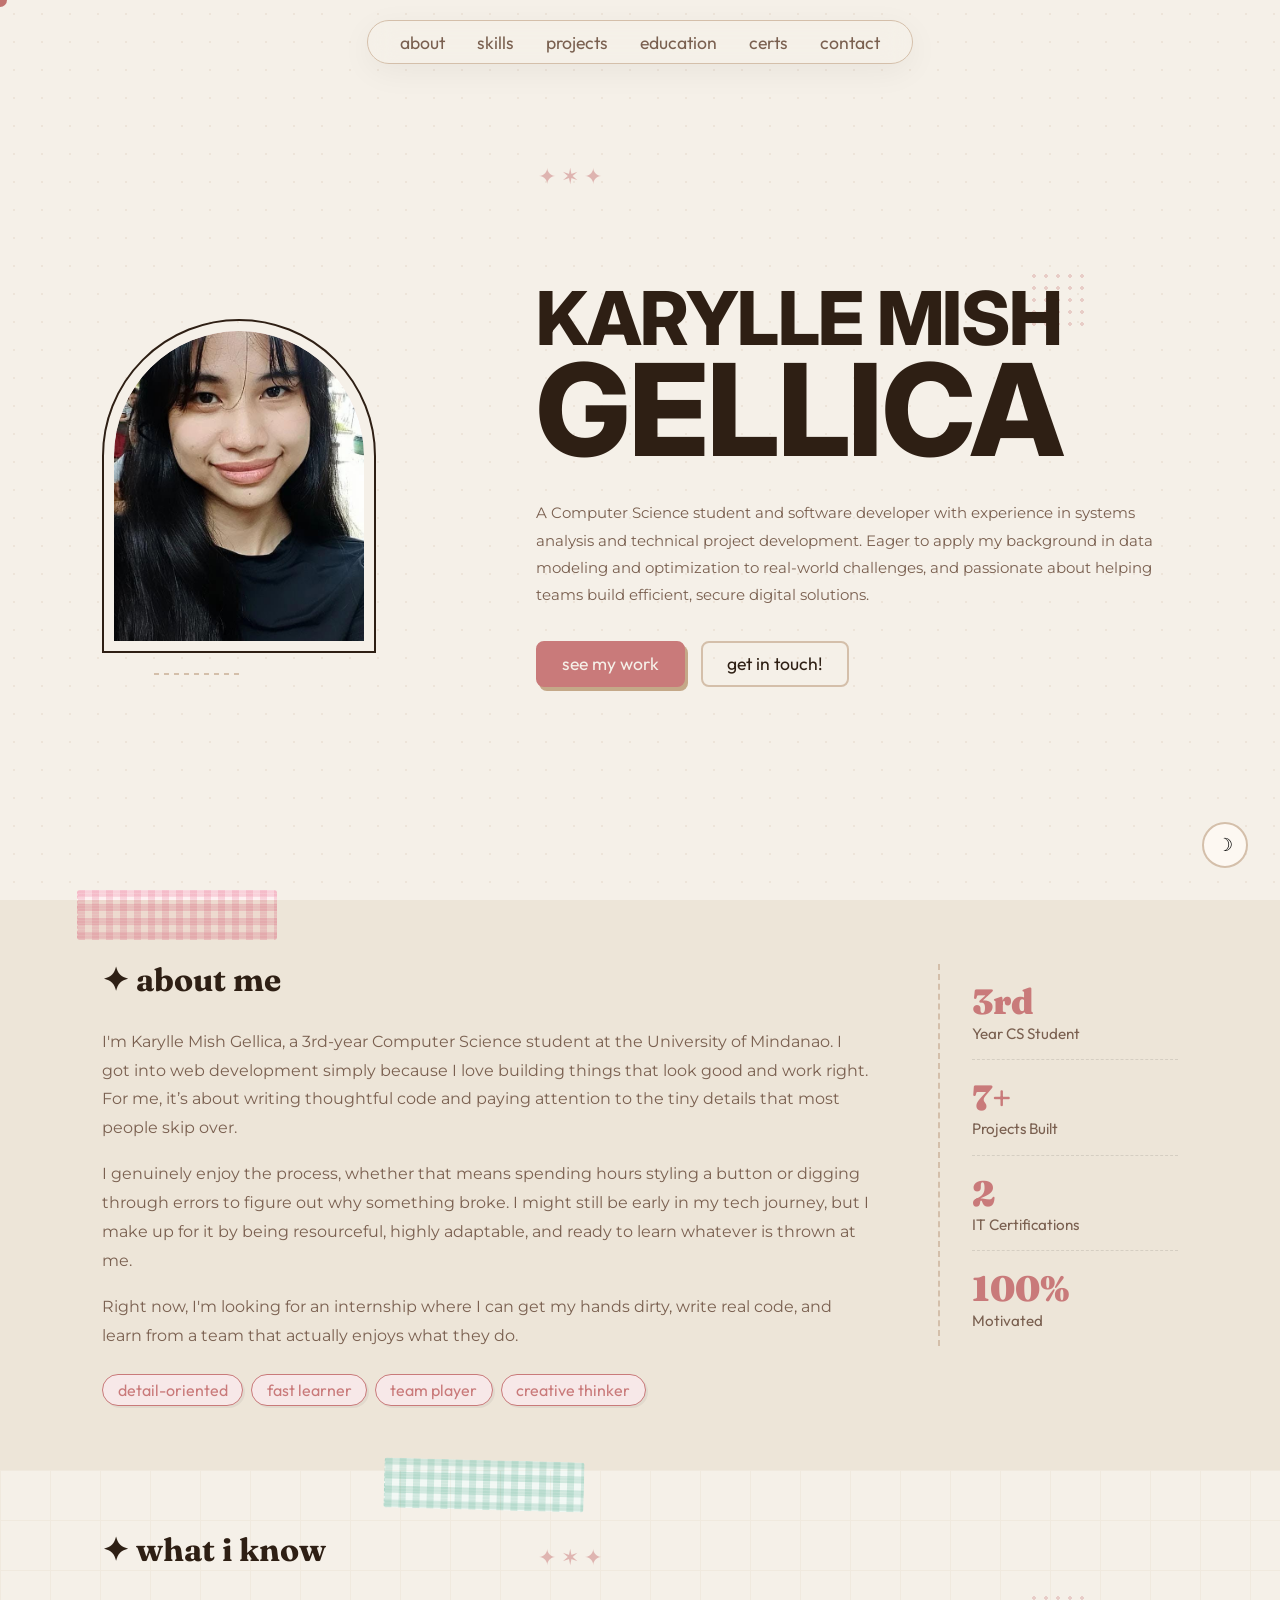
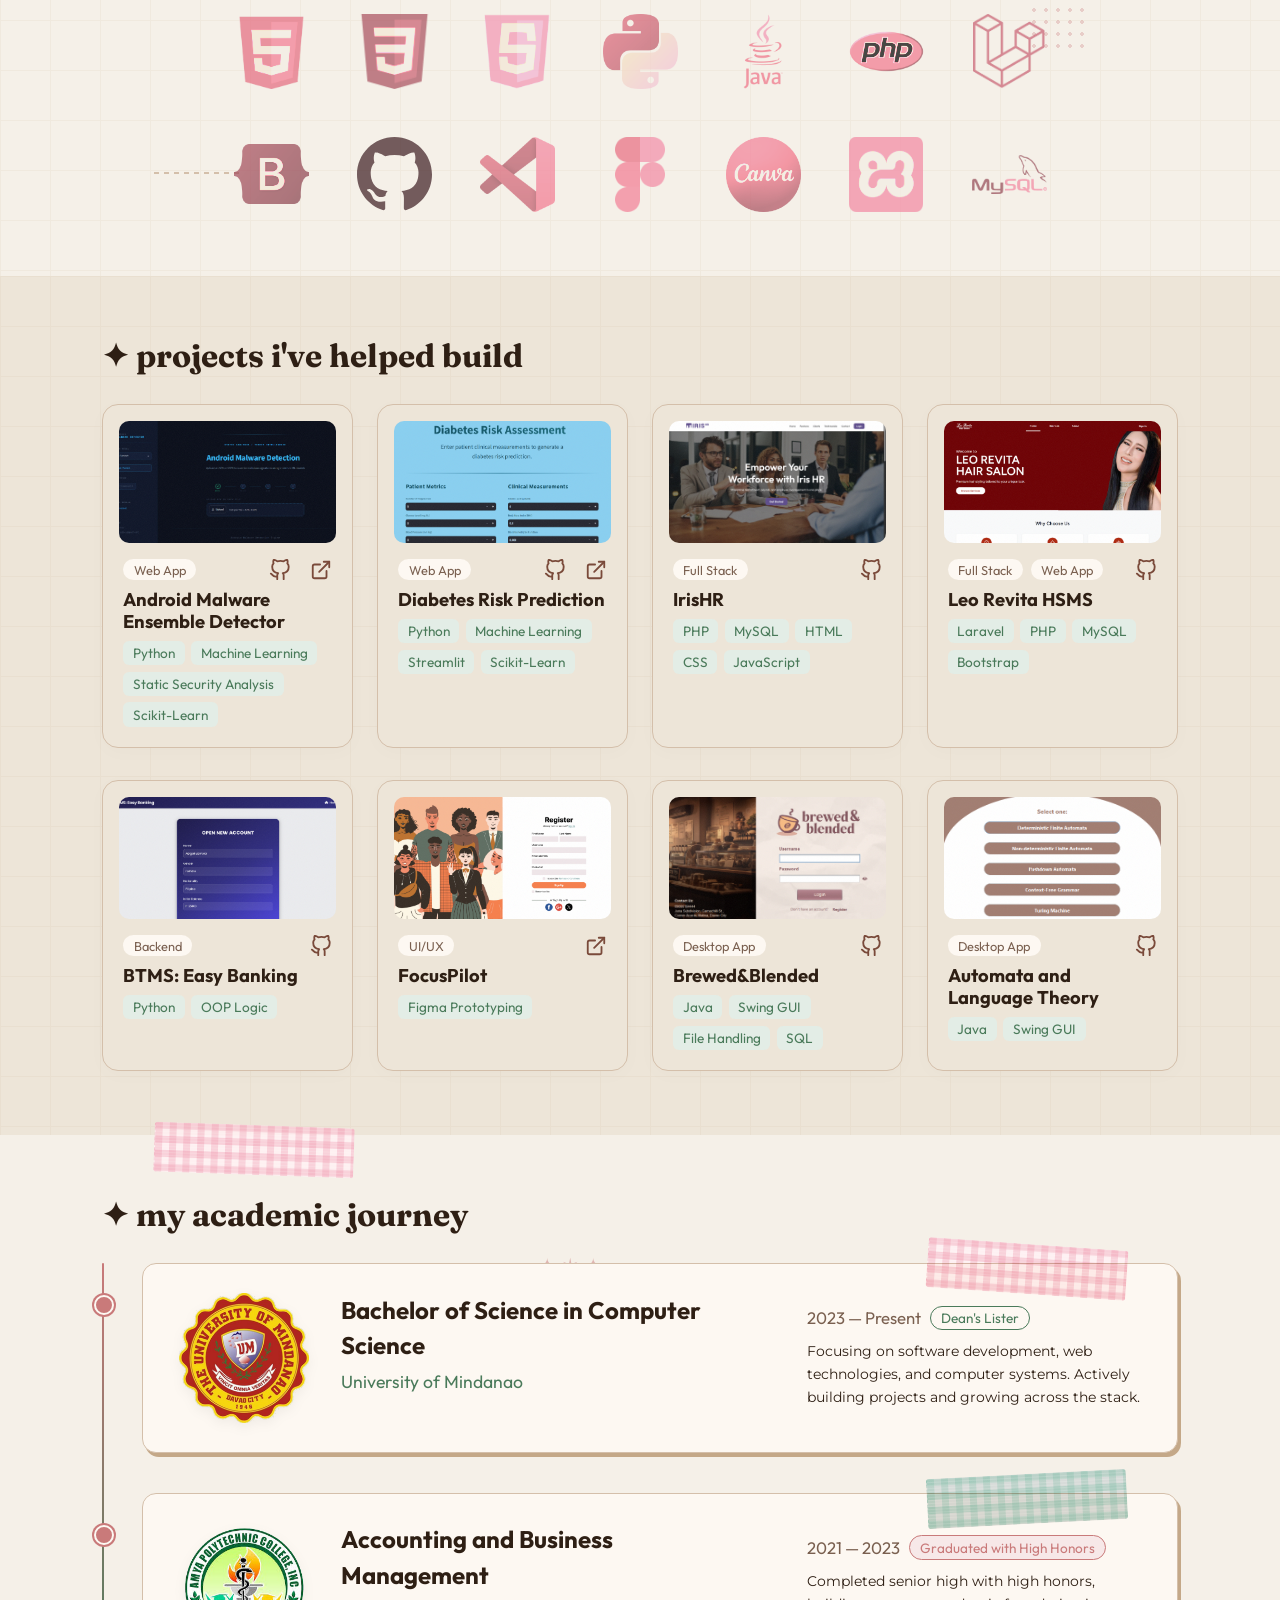
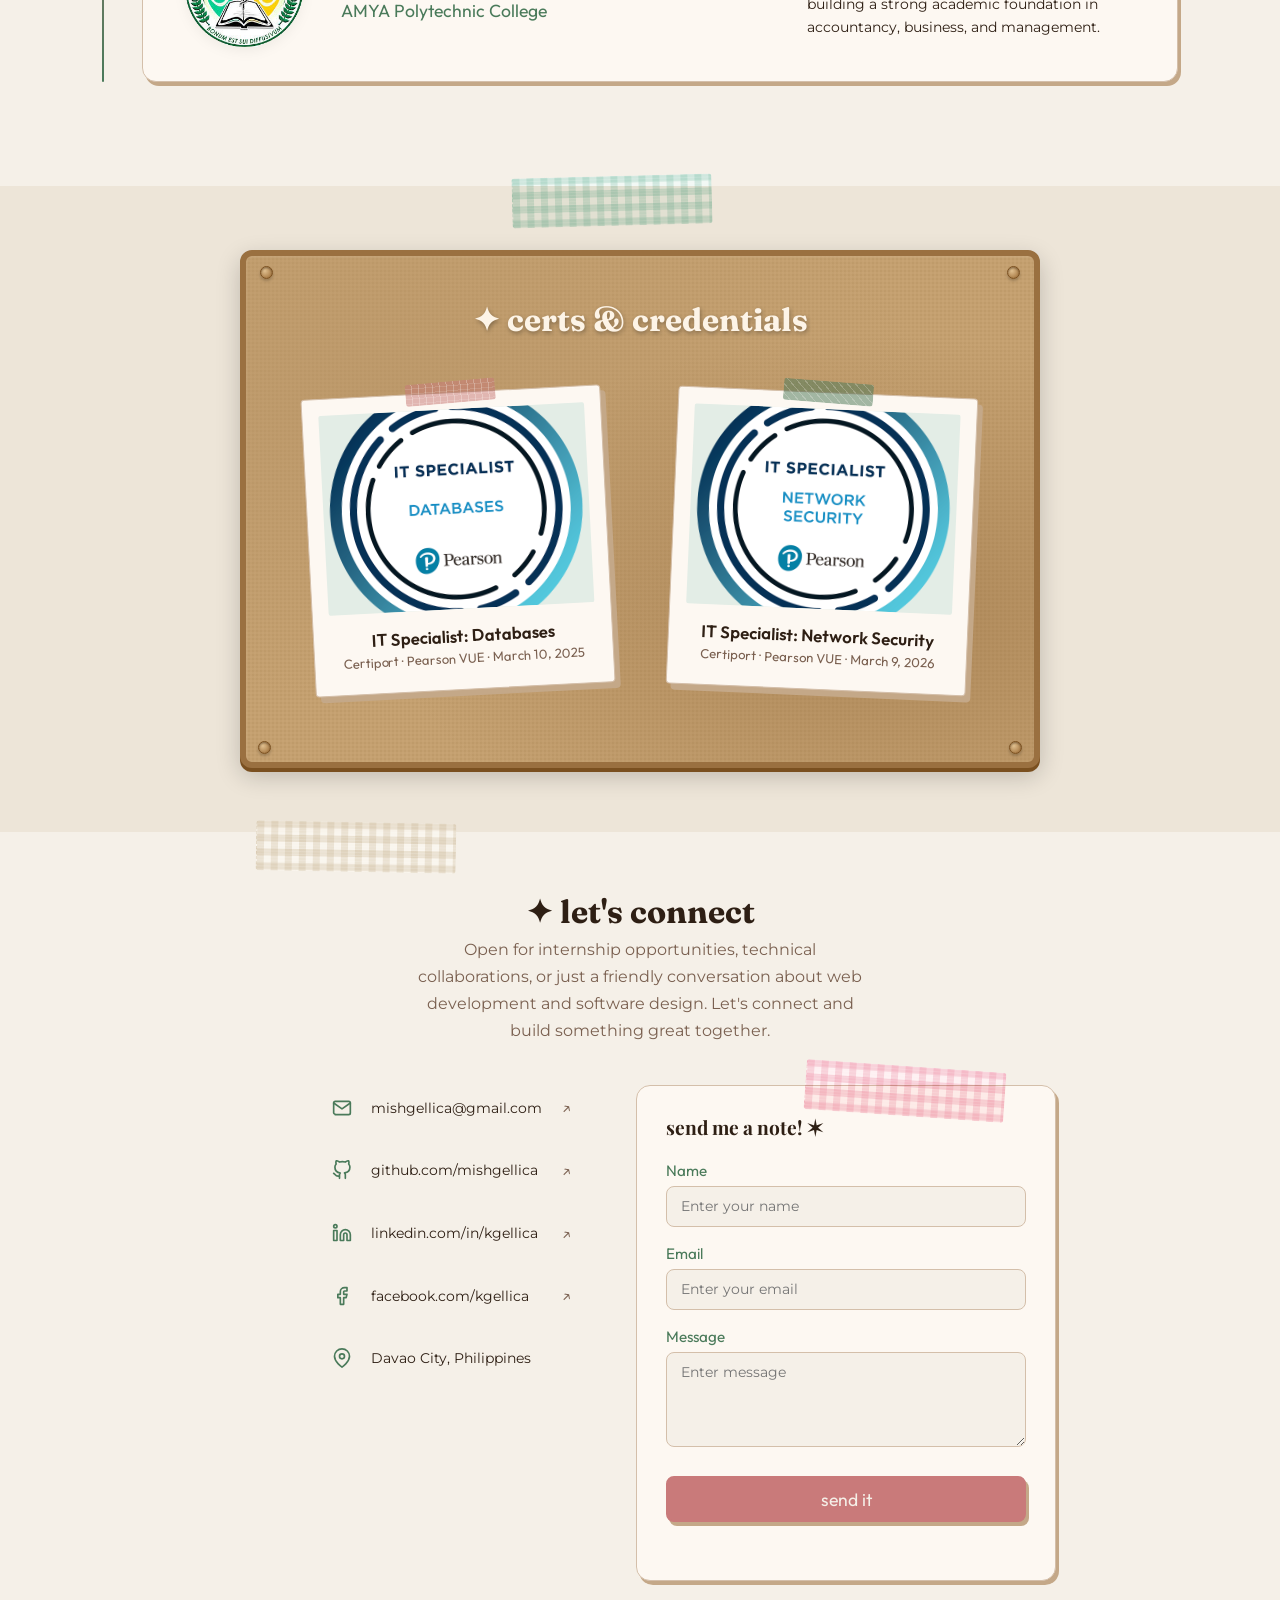
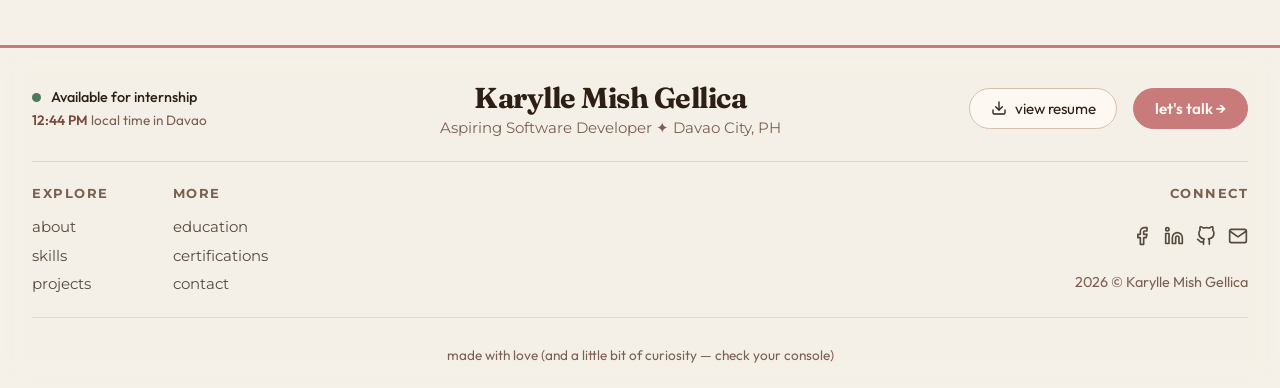
==== index.html @ fd5213b2 "made several changes with the footer" ====
<!DOCTYPE html>
<html lang="en" data-theme="light">
<head>
  <meta charset="UTF-8" />
  <meta name="viewport" content="width=device-width, initial-scale=1.0" />
  <title>Karylle Mish Gellica</title>
  <link rel="icon" type="image/jpeg" href="assets/apple.jpg">
  <link rel="preconnect" href="https://fonts.googleapis.com" />
  <link rel="preconnect" href="https://fonts.gstatic.com" crossorigin />
  <link href="https://fonts.googleapis.com/css2?family=Fraunces:opsz,wght@9..144,900&family=Inter:wght@900&family=Syne:wght@800&display=swap" rel="stylesheet">
  <link rel="stylesheet" href="css/style.css" />
</head>
<body>

  <!-- CURSOR -->
  <div class="cursor" id="cursor"></div>

  <!-- DARK MODE TOGGLE -->
  <button class="theme-toggle" id="themeToggle" aria-label="toggle dark mode">
    <span class="theme-icon">☽</span>
  </button>

  <!-- NAV -->
  <nav class="navbar">
    <ul class="nav-links">
      <li><a href="#about">about</a></li>
      <li><a href="#skills">skills</a></li>
      <li><a href="#projects">projects</a></li>
      <li><a href="#education">education</a></li>
      <li><a href="#certifications">certs</a></li>
      <li><a href="#contact">contact</a></li>
    </ul>
    <button class="hamburger" id="hamburger">&#9776;</button>
  </nav>
  <div class="mobile-nav" id="mobileNav">
    <button class="close-nav" id="closeNav">&#10005;</button>
    <ul>
      <li><a href="#about" class="mob-link">about</a></li>
      <li><a href="#skills" class="mob-link">skills</a></li>
      <li><a href="#projects" class="mob-link">projects</a></li>
      <li><a href="#education" class="mob-link">education</a></li>
      <li><a href="#certifications" class="mob-link">certs</a></li>
      <li><a href="#contact" class="mob-link">contact</a></li>
    </ul>
  </div>

  <!-- HERO -->
  <section class="hero" id="home">
    <div class="hero-doodle hero-doodle-line"></div>
    <div class="hero-doodle hero-doodle-dots"></div>
    <div class="hero-doodle hero-doodle-stars">✦ ✶ ✦</div>

    <div class="hero-inner">
      <div class="hero-photo-wrap">
        <div class="photo-frame">
            <img src="assets/mergrande.jpg" alt="Karylle Mish Gellica" />
        </div>
      </div>
      <div class="hero-text">
        <h1 class="hero-name">
          <span class="first-name">Karylle Mish</span>
          <span class="last-name">Gellica</span>
        </h1>
        <p class="hero-sub">A Computer Science student and software developer with experience in systems analysis and technical project development. 
          Eager to apply my background in data modeling and optimization to real-world challenges, and passionate about helping 
          teams build efficient, secure digital solutions.</p>
        <div class="hero-btns">
          <a href="#projects" class="btn btn-primary">see my work</a>
          <a href="#contact" class="btn btn-outline">get in touch!</a>
        </div>
      </div>
    </div>
  </section>

  <!-- ABOUT -->
  <section class="section about-section" id="about">
    <div class="tape-strip tape-1"></div>
    <div class="about-grid">
      <div class="about-text">
        <h2 class="section-title">✦ about me </h2>
        <p>I'm Karylle Mish Gellica, a 3rd-year Computer Science student at the University of Mindanao. I got into web development simply because I love building things that look good and work right. For me, it’s about writing thoughtful code and paying attention to the tiny details that most people skip over.</p>
        <p>I genuinely enjoy the process, whether that means spending hours styling a button or digging through errors to figure out why something broke. I might still be early in my tech journey, but I make up for it by being resourceful, highly adaptable, and ready to learn whatever is thrown at me.</p>
        <p>Right now, I'm looking for an internship where I can get my hands dirty, write real code, and learn from a team that actually enjoys what they do.</p>
        <div class="about-pills">
          <span class="pill">detail-oriented</span>
          <span class="pill">fast learner</span>
          <span class="pill">team player</span>
          <span class="pill">creative thinker</span>
        </div>
      </div>
      
      <div class="about-stats-list">
        <div class="stat-item">
          <span class="stat-num">3rd</span>
          <span class="stat-label">Year CS Student</span>
        </div>
        <div class="stat-item">
          <span class="stat-num">7+</span>
          <span class="stat-label">Projects Built</span>
        </div>
        <div class="stat-item">
          <span class="stat-num">2</span>
          <span class="stat-label">IT Certifications</span>
        </div>
        <div class="stat-item">
          <span class="stat-num">100%</span>
          <span class="stat-label">Motivated</span>
        </div>
      </div>
    </div>
  </section>

<!-- SKILLS -->
  <section class="section skills-section grid-paper-bg" id="skills">
    <div class="tape-strip tape-2"></div>
    <h2 class="section-title">✦ what i know</h2>

    <div class="skills-grid-display">
      <div class="hero-doodle hero-doodle-line"></div>
      <div class="hero-doodle hero-doodle-dots"></div>
      <div class="hero-doodle hero-doodle-stars">✦ ✶ ✦</div>
      <div class="skill-item-square" title="HTML5">
        <div class="logo-wrapper">
          <img src="assets/html5.png" alt="HTML5 Logo" class="tech-logo" loading="lazy">
        </div>
      </div>

      <div class="skill-item-square" title="CSS3">
        <div class="logo-wrapper">
          <img src="assets/css3.png" alt="CSS3 Logo" class="tech-logo" loading="lazy">
        </div>
      </div>

      <div class="skill-item-square" title="JavaScript">
        <div class="logo-wrapper">
          <img src="assets/javascript.png" alt="JavaScript Logo" class="tech-logo" loading="lazy">
        </div>
      </div>

      <div class="skill-item-square" title="Python">
        <div class="logo-wrapper">
          <img src="assets/python.webp" alt="Python Logo" class="tech-logo" loading="lazy">
        </div>
      </div>

      <div class="skill-item-square" title="Java">
        <div class="logo-wrapper">
          <img src="assets/java.png" alt="Java Logo" class="tech-logo" loading="lazy">
        </div>
      </div>

      <div class="skill-item-square" title="PHP">
        <div class="logo-wrapper">
          <img src="assets/php.png" alt="PHP Logo" class="tech-logo" loading="lazy">
        </div>
      </div>

      <div class="skill-item-square" title="Laravel">
        <div class="logo-wrapper">
          <img src="assets/laravel.png" alt="Laravel Logo" class="tech-logo" loading="lazy">
        </div>
      </div>

      <div class="skill-item-square" title="Bootstrap">
        <div class="logo-wrapper">
          <img src="assets/bootstrap.png" alt="Bootstrap Logo" class="tech-logo" loading="lazy">
        </div>
      </div>

      <div class="skill-item-square" title="GitHub">
        <div class="logo-wrapper">
          <img src="assets/github.svg" alt="GitHub Logo" class="tech-logo" loading="lazy">
        </div>
      </div>

      <div class="skill-item-square" title="VS Code">
        <div class="logo-wrapper">
          <img src="assets/vscode.png" alt="VS Code Logo" class="tech-logo" loading="lazy">
        </div>
      </div>

      <div class="skill-item-square" title="Figma">
        <div class="logo-wrapper">
          <img src="assets/figma.png" alt="Figma Logo" class="tech-logo" loading="lazy">
        </div>
      </div>

      <div class="skill-item-square" title="Canva">
        <div class="logo-wrapper">
          <img src="assets/canva.png" alt="Canva Logo" class="tech-logo" loading="lazy">
        </div>
      </div>
      
      <div class="skill-item-square" title="XAMPP">
        <div class="logo-wrapper">
          <img src="assets/xampp.png" alt="XAMPP Logo" class="tech-logo" loading="lazy">
        </div>
      </div>

      <div class="skill-item-square" title="MySQL">
        <div class="logo-wrapper">
          <img src="assets/mysql.png" alt="MySQL Logo" class="tech-logo" loading="lazy">
        </div>
      </div>
    </div>
  </section>

  <section class="section projects-section grid-paper-bg" id="projects">
    <h2 class="section-title">✦ projects i've helped build</h2>
    <div class="hero-doodle hero-doodle-line"></div>
    <div class="hero-doodle hero-doodle-dots"></div>
    <div class="hero-doodle hero-doodle-stars">✦ ✶ ✦</div>
  
    <div class="projects-grid">
      <div class="project-card scrapbook-card">
        <a href="projects/android-malware.html" class="card-link-overlay" aria-label="View Android Malware project details"></a>
        <div class="project-img-wrap">
          <img src="assets/android.png" alt="Android Malware Ensemble Detector Preview" />
        </div>
        <div class="project-info">
          <div class="project-meta-row">
            <div class="project-badges">
              <span class="badge">Web App</span>
            </div>
            <div class="project-links">
              <a href="https://github.com/mishgellica/android-malware-detection" target="_blank" title="View Source on GitHub" class="link-icon">
                <svg viewBox="0 0 24 24" width="22" height="22" stroke="currentColor" stroke-width="2" fill="none" stroke-linecap="round" stroke-linejoin="round"><path d="M9 19c-5 1.5-5-2.5-7-3m14 6v-3.87a3.37 3.37 0 0 0-.94-2.61c3.14-.35 6.44-1.54 6.44-7A5.44 5.44 0 0 0 20 4.77 5.07 5.07 0 0 0 19.91 1S18.73.65 16 2.48a13.38 13.38 0 0 0-7 0C6.27.65 5.09 1 5.09 1A5.07 5.07 0 0 0 5 4.77a5.44 5.44 0 0 0-1.5 3.78c0 5.42 3.3 6.61 6.44 7A3.37 3.37 0 0 0 9 18.13V22"></path></svg>
              </a>
              <a href="https://finalcs20-nndwrqvt6tv7jgsh75bebc.streamlit.app/" target="_blank" title="View Live Demo" class="link-icon">
                <svg viewBox="0 0 24 24" width="22" height="22" stroke="currentColor" stroke-width="2" fill="none" stroke-linecap="round" stroke-linejoin="round"><path d="M18 13v6a2 2 0 0 1-2 2H5a2 2 0 0 1-2-2V8a2 2 0 0 1 2-2h6"></path><polyline points="15 3 21 3 21 9"></polyline><line x1="10" y1="14" x2="21" y2="3"></line></svg>
              </a>
            </div>
          </div>
          <h3 class="project-title">Android Malware Ensemble Detector</h3>
          <div class="project-stack">
            <span class="stack-tag">Python</span>
            <span class="stack-tag">Machine Learning</span>
            <span class="stack-tag">Static Security Analysis</span>
            <span class="stack-tag">Scikit-Learn</span>
          </div>
        </div>
      </div>

      <div class="project-card scrapbook-card">
        <a href="projects/diabetes-prediction.html" class="card-link-overlay" aria-label="View Diabetes Risk project details"></a>
        <div class="project-img-wrap">
          <img src="assets/diabetes.png" alt="Diabetes Prediction System Preview" />
        </div>
        <div class="project-info">
          <div class="project-meta-row">
            <div class="project-badges">
              <span class="badge">Web App</span>
            </div>
            <div class="project-links">
              <a href="https://github.com/mishgellica/diabetes-risk-prediction" target="_blank" title="View Source on GitHub" class="link-icon">
                <svg viewBox="0 0 24 24" width="22" height="22" stroke="currentColor" stroke-width="2" fill="none" stroke-linecap="round" stroke-linejoin="round"><path d="M9 19c-5 1.5-5-2.5-7-3m14 6v-3.87a3.37 3.37 0 0 0-.94-2.61c3.14-.35 6.44-1.54 6.44-7A5.44 5.44 0 0 0 20 4.77 5.07 5.07 0 0 0 19.91 1S18.73.65 16 2.48a13.38 13.38 0 0 0-7 0C6.27.65 5.09 1 5.09 1A5.07 5.07 0 0 0 5 4.77a5.44 5.44 0 0 0-1.5 3.78c0 5.42 3.3 6.61 6.44 7A3.37 3.37 0 0 0 9 18.13V22"></path></svg>
              </a>
              <a href="https://diabetes-prediction-system-hniy8uqkncvztrdre5xrcj.streamlit.app/" target="_blank" title="View Live Demo" class="link-icon">
                <svg viewBox="0 0 24 24" width="22" height="22" stroke="currentColor" stroke-width="2" fill="none" stroke-linecap="round" stroke-linejoin="round"><path d="M18 13v6a2 2 0 0 1-2 2H5a2 2 0 0 1-2-2V8a2 2 0 0 1 2-2h6"></path><polyline points="15 3 21 3 21 9"></polyline><line x1="10" y1="14" x2="21" y2="3"></line></svg>
              </a>
            </div>
          </div>
          <h3 class="project-title">Diabetes Risk Prediction</h3>
          <div class="project-stack">
            <span class="stack-tag">Python</span>
            <span class="stack-tag">Machine Learning</span>
            <span class="stack-tag">Streamlit</span>
            <span class="stack-tag">Scikit-Learn</span>
          </div>
        </div>
      </div>

      <div class="project-card scrapbook-card">
        <a href="projects/irishr.html" class="card-link-overlay" aria-label="View IrisHR project details"></a>
        <div class="project-img-wrap">
          <img src="assets/irishr.png" alt="IrisHR Preview" />
        </div>
        <div class="project-info">
          <div class="project-meta-row">
            <div class="project-badges">
              <span class="badge">Full Stack</span>
            </div>
            <div class="project-links">
              <a href="https://github.com/mishgellica/irishr-ms" target="_blank" title="View Source on GitHub" class="link-icon">
                <svg viewBox="0 0 24 24" width="22" height="22" stroke="currentColor" stroke-width="2" fill="none" stroke-linecap="round" stroke-linejoin="round"><path d="M9 19c-5 1.5-5-2.5-7-3m14 6v-3.87a3.37 3.37 0 0 0-.94-2.61c3.14-.35 6.44-1.54 6.44-7A5.44 5.44 0 0 0 20 4.77 5.07 5.07 0 0 0 19.91 1S18.73.65 16 2.48a13.38 13.38 0 0 0-7 0C6.27.65 5.09 1 5.09 1A5.07 5.07 0 0 0 5 4.77a5.44 5.44 0 0 0-1.5 3.78c0 5.42 3.3 6.61 6.44 7A3.37 3.37 0 0 0 9 18.13V22"></path></svg>
              </a>
            </div>
          </div>
          <h3 class="project-title">IrisHR</h3>
          <div class="project-stack">
            <span class="stack-tag">PHP</span>
            <span class="stack-tag">MySQL</span>
            <span class="stack-tag">HTML</span>
            <span class="stack-tag">CSS</span>
            <span class="stack-tag">JavaScript</span>
          </div>
        </div>
      </div>

      <div class="project-card scrapbook-card">
        <a href="projects/leo-revita.html" class="card-link-overlay" aria-label="View Leo Revita project details"></a>
        <div class="project-img-wrap">
          <img src="assets/leorevita.png" alt="Leo Revita Hair Salon System Preview" />
        </div>
        <div class="project-info">
          <div class="project-meta-row">
            <div class="project-badges">
              <span class="badge">Full Stack</span>
              <span class="badge">Web App</span>
            </div>
            <div class="project-links">
              <a href="https://github.com/mishgellica/hair-salon-management-system" target="_blank" title="View Source on GitHub" class="link-icon">
                <svg viewBox="0 0 24 24" width="22" height="22" stroke="currentColor" stroke-width="2" fill="none" stroke-linecap="round" stroke-linejoin="round"><path d="M9 19c-5 1.5-5-2.5-7-3m14 6v-3.87a3.37 3.37 0 0 0-.94-2.61c3.14-.35 6.44-1.54 6.44-7A5.44 5.44 0 0 0 20 4.77 5.07 5.07 0 0 0 19.91 1S18.73.65 16 2.48a13.38 13.38 0 0 0-7 0C6.27.65 5.09 1 5.09 1A5.07 5.07 0 0 0 5 4.77a5.44 5.44 0 0 0-1.5 3.78c0 5.42 3.3 6.61 6.44 7A3.37 3.37 0 0 0 9 18.13V22"></path></svg>
              </a>
            </div>
          </div>
          <h3 class="project-title">Leo Revita HSMS</h3>
          <div class="project-stack">
            <span class="stack-tag">Laravel</span>
            <span class="stack-tag">PHP</span>
            <span class="stack-tag">MySQL</span>
            <span class="stack-tag">Bootstrap</span>
          </div>
        </div>
      </div>

      <div class="project-card scrapbook-card">
        <a href="projects/btms.html" class="card-link-overlay" aria-label="View BTMS project details"></a>
        <div class="project-img-wrap">
          <img src="assets/btms.png" alt="BTMS Terminal Preview"/>
        </div>
        <div class="project-info">
          <div class="project-meta-row">
            <div class="project-badges">
              <span class="badge">Backend</span>
            </div>
            <div class="project-links">
              <a href="https://github.com/mishgellica/btms/tree/main" target="_blank" title="View Source on GitHub" class="link-icon">
                <svg viewBox="0 0 24 24" width="22" height="22" stroke="currentColor" stroke-width="2" fill="none" stroke-linecap="round" stroke-linejoin="round"><path d="M9 19c-5 1.5-5-2.5-7-3m14 6v-3.87a3.37 3.37 0 0 0-.94-2.61c3.14-.35 6.44-1.54 6.44-7A5.44 5.44 0 0 0 20 4.77 5.07 5.07 0 0 0 19.91 1S18.73.65 16 2.48a13.38 13.38 0 0 0-7 0C6.27.65 5.09 1 5.09 1A5.07 5.07 0 0 0 5 4.77a5.44 5.44 0 0 0-1.5 3.78c0 5.42 3.3 6.61 6.44 7A3.37 3.37 0 0 0 9 18.13V22"></path></svg>
              </a>
            </div>
          </div>
          <h3 class="project-title">BTMS: Easy Banking</h3>
          <div class="project-stack">
            <span class="stack-tag">Python</span>
            <span class="stack-tag">OOP Logic</span>
          </div>
        </div>
      </div>

      <div class="project-card scrapbook-card">
        <a href="projects/focuspilot.html" class="card-link-overlay" aria-label="View FocusPilot project details"></a>
        <div class="project-img-wrap">
          <img src="assets/adhd.png" alt="FocusPilot Interactive UI Blueprint"/>
        </div>
        <div class="project-info">
          <div class="project-meta-row">
            <div class="project-badges">
              <span class="badge">UI/UX</span>
            </div>
            <div class="project-links">
              <a href="https://www.figma.com/proto/BzNT4HRWDLqoENNklEXI2k/ADHD-Task-Management-Software?node-id=0-1&t=QvweddYaq2VXMSTR-1" target="_blank" title="Live Prototype on Figma" class="link-icon">
                <svg viewBox="0 0 24 24" width="22" height="22" stroke="currentColor" stroke-width="2" fill="none" stroke-linecap="round" stroke-linejoin="round"><path d="M18 13v6a2 2 0 0 1-2 2H5a2 2 0 0 1-2-2V8a2 2 0 0 1 2-2h6"></path><polyline points="15 3 21 3 21 9"></polyline><line x1="10" y1="14" x2="21" y2="3"></line></svg>
              </a>
            </div>
          </div>
          <h3 class="project-title">FocusPilot</h3>
          <div class="project-stack">
            <span class="stack-tag">Figma Prototyping</span>
          </div>
        </div>
      </div>

      <div class="project-card scrapbook-card">
        <a href="projects/brewed-blended.html" class="card-link-overlay" aria-label="View Brewed & Blended project details"></a>
        <div class="project-img-wrap">
          <img src="assets/brewedandblended.png" alt="Brewed&Blended App Preview"/>
        </div>
        <div class="project-info">
          <div class="project-meta-row">
            <div class="project-badges">
              <span class="badge">Desktop App</span>
            </div>
            <div class="project-links">
              <a href="https://github.com/mishgellica/brewed-and-blended" target="_blank" title="View Source on GitHub" class="link-icon">
                <svg viewBox="0 0 24 24" width="22" height="22" stroke="currentColor" stroke-width="2" fill="none" stroke-linecap="round" stroke-linejoin="round"><path d="M9 19c-5 1.5-5-2.5-7-3m14 6v-3.87a3.37 3.37 0 0 0-.94-2.61c3.14-.35 6.44-1.54 6.44-7A5.44 5.44 0 0 0 20 4.77 5.07 5.07 0 0 0 19.91 1S18.73.65 16 2.48a13.38 13.38 0 0 0-7 0C6.27.65 5.09 1 5.09 1A5.07 5.07 0 0 0 5 4.77a5.44 5.44 0 0 0-1.5 3.78c0 5.42 3.3 6.61 6.44 7A3.37 3.37 0 0 0 9 18.13V22"></path></svg>
              </a>
            </div>
          </div>
          <h3 class="project-title">Brewed&Blended</h3>
          <div class="project-stack">
            <span class="stack-tag">Java</span>
            <span class="stack-tag">Swing GUI</span>
            <span class="stack-tag">File Handling</span>
            <span class="stack-tag">SQL</span>
          </div>
        </div>
      </div>

      <div class="project-card scrapbook-card">
        <a href="projects/automata.html" class="card-link-overlay" aria-label="View Automata project details"></a>
        <div class="project-img-wrap">
          <img src="assets/automata.png" alt="Automata Engine Engine Layout"/>
        </div>
        <div class="project-info">
          <div class="project-meta-row">
            <div class="project-badges">
              <span class="badge">Desktop App</span>
            </div>
            <div class="project-links">
              <a href="https://github.com/mishgellica/brewed-and-blended" target="_blank" title="View Source on GitHub" class="link-icon">
                <svg viewBox="0 0 24 24" width="22" height="22" stroke="currentColor" stroke-width="2" fill="none" stroke-linecap="round" stroke-linejoin="round"><path d="M9 19c-5 1.5-5-2.5-7-3m14 6v-3.87a3.37 3.37 0 0 0-.94-2.61c3.14-.35 6.44-1.54 6.44-7A5.44 5.44 0 0 0 20 4.77 5.07 5.07 0 0 0 19.91 1S18.73.65 16 2.48a13.38 13.38 0 0 0-7 0C6.27.65 5.09 1 5.09 1A5.07 5.07 0 0 0 5 4.77a5.44 5.44 0 0 0-1.5 3.78c0 5.42 3.3 6.61 6.44 7A3.37 3.37 0 0 0 9 18.13V22"></path></svg>
              </a>
            </div>
          </div>
          <h3 class="project-title">Automata and Language Theory</h3>
          <div class="project-stack">
            <span class="stack-tag">Java</span>
            <span class="stack-tag">Swing GUI</span>
          </div>
        </div>
      </div>

    </div>
  </section>

  <!-- EDUCATION -->
  <section class="section edu-section" id="education">
    <div class="hero-doodle hero-doodle-line"></div>
    <div class="hero-doodle hero-doodle-dots"></div>
    <div class="hero-doodle hero-doodle-stars">✦ ✶ ✦</div>

    <div class="tape-strip tape-4"></div>
    <h2 class="section-title">✦ my academic journey</h2>

    <div class="timeline">
      <div class="timeline-item">
        <div class="timeline-dot"></div>
        <div class="timeline-card scrapbook-card">
          <div class="card-tape card-tape-1"></div>
          <div class="edu-inner">
            <div class="edu-logo-transparent-wrap">
              <img src="assets/um.png" alt="University of Mindanao" class="edu-logo-transparent" /> 
            </div>
            
            <div class="edu-text">
              <div class="edu-left-col">
                <h3>Bachelor of Science in Computer Science</h3>
                <p class="timeline-school">University of Mindanao</p>
              </div>
              
              <div class="edu-right-col">
                <div class="edu-meta-row">
                  <p class="timeline-date">2023 — Present</p>
                  <span class="honor-badge deans-badge">Dean's Lister</span>
                </div>
                <p class="timeline-desc">Focusing on software development, web technologies, and computer systems. Actively building projects and growing across the stack.</p>
              </div>
            </div>
            
          </div>
        </div>
      </div>

      <div class="timeline-item">
        <div class="timeline-dot"></div>
        <div class="timeline-card scrapbook-card">
          <div class="card-tape card-tape-2"></div>
          <div class="edu-inner">
            <div class="edu-logo-transparent-wrap">
              <img src="assets/amya.png" alt="AMYA Polytechnic College" class="edu-logo-transparent" /> 
            </div>
            
            <div class="edu-text">
              <div class="edu-left-col">
                <h3>Accounting and Business Management</h3>
                <p class="timeline-school">AMYA Polytechnic College</p>
              </div>
              
              <div class="edu-right-col">
                <div class="edu-meta-row">
                  <p class="timeline-date">2021 — 2023</p>
                  <span class="honor-badge">Graduated with High Honors</span>
                </div>
                <p class="timeline-desc">Completed senior high with high honors, building a strong academic foundation in accountancy, business, and management.</p>
              </div>
            </div>
            
          </div>
        </div>
      </div>
    </div>
  </section>

  <section class="section certs-section" id="certifications">
    <div class="tape-strip tape-5"></div>
    
    <div class="pinboard">
      <div class="certs-header">
        <h2 class="section-title">✦ certs & credentials</h2>
      </div>

      <div class="certs-board">
        <div class="cert-polaroid cert-tilt-left" onclick="openCertModal('assets/its-database-cert.jpg')">
          <div class="washi-tape washi-1"></div>
          <div class="cert-photo-wrap">
            <img src="assets/its-databases.png" alt="ITS Databases Certificate" />
            <div class="cert-photo-overlay">
              <span>click to view</span>
            </div>
          </div>
          <div class="cert-caption">
            <p class="cert-caption-title">IT Specialist: Databases</p>
            <p class="cert-caption-meta">Certiport · Pearson VUE · March 10, 2025</p>
          </div>
        </div>

        <div class="cert-polaroid cert-tilt-right" onclick="openCertModal('assets/its-netsec-cert.jpg')">
          <div class="washi-tape washi-2"></div>
          <div class="cert-photo-wrap">
            <img src="assets/its-netsec.png" alt="ITS Network Security Certificate" />
            <div class="cert-photo-overlay">
              <span>click to view</span>
            </div>
          </div>
          <div class="cert-caption">
            <p class="cert-caption-title">IT Specialist: Network Security</p>
            <p class="cert-caption-meta">Certiport · Pearson VUE · March 9, 2026</p>
          </div>
        </div>
      </div>
    </div>

    <!-- Modal -->
    <div class="cert-modal" id="certModal" onclick="closeCertModal()">
      <div class="cert-modal-inner" onclick="event.stopPropagation()">
        <button class="cert-modal-close" onclick="closeCertModal()">✕</button>
        <img id="certModalImg" src="" alt="Certificate" />
      </div>
    </div>
  </section>

  <!-- CONTACT -->
  <section class="section contact-section" id="contact">
    <div class="tape-strip tape-6"></div>
    
    <div class="contact-header">
      <h2 class="section-title">✦ let's connect</h2>
      <p class="contact-sub">Open for internship opportunities, technical collaborations, or just a friendly conversation about web development and software design. Let's connect and build something great together.</p>
    </div>

    <div class="contact-wrap">
      <div class="contact-links">
        <a href="mailto:mishgellica@gmail.com?Subject=Hello" target="_top"class="contact-card minimal-contact">
          <span class="contact-icon">
            <svg viewBox="0 0 24 24" width="20" height="20" stroke="currentColor" stroke-width="2" fill="none" stroke-linecap="round" stroke-linejoin="round"><path d="M4 4h16c1.1 0 2 .9 2 2v12c0 1.1-.9 2-2 2H4c1.1 0-2-.9-2-2V6c0-1.1.9-2 2-2z"></path><polyline points="22,6 12,13 2,6"></polyline></svg>
          </span>
          <span class="contact-val">mishgellica@gmail.com</span>
          <span class="contact-arrow">&#8599;</span>
        </a>

        <a href="https://github.com/mishgellica" target="_blank" class="contact-card minimal-contact">
          <span class="contact-icon">
            <svg viewBox="0 0 24 24" width="20" height="20" stroke="currentColor" stroke-width="2" fill="none" stroke-linecap="round" stroke-linejoin="round"><path d="M9 19c-5 1.5-5-2.5-7-3m14 6v-3.87a3.37 3.37 0 0 0-.94-2.61c3.14-.35 6.44-1.54 6.44-7A5.44 5.44 0 0 0 20 4.77 5.07 5.07 0 0 0 19.91 1S18.73.65 16 2.48a13.38 13.38 0 0 0-7 0C6.27.65 5.09 1 5.09 1A5.07 5.07 0 0 0 5 4.77a5.44 5.44 0 0 0-1.5 3.78c0 5.42 3.3 6.61 6.44 7A3.37 3.37 0 0 0 9 18.13V22"></path></svg>
          </span>
          <span class="contact-val">github.com/mishgellica</span>
          <span class="contact-arrow">&#8599;</span>
        </a>

        <a href="https://www.linkedin.com/in/kgellica/" target="_blank" class="contact-card minimal-contact">
          <span class="contact-icon">
            <svg viewBox="0 0 24 24" width="20" height="20" stroke="currentColor" stroke-width="2" fill="none" stroke-linecap="round" stroke-linejoin="round"><path d="M16 8a6 6 0 0 1 6 6v7h-4v-7a2 2 0 0 0-2-2 2 2 0 0 0-2 2v7h-4v-7a6 6 0 0 1 6-6z"></path><rect x="2" y="9" width="4" height="12"></rect><circle cx="4" cy="4" r="2"></circle></svg>
          </span>
          <span class="contact-val">linkedin.com/in/kgellica</span>
          <span class="contact-arrow">&#8599;</span>
        </a>

        <a href="https://www.facebook.com/kgellica/" target="_blank" class="contact-card minimal-contact">
          <span class="contact-icon">
            <svg viewBox="0 0 24 24" width="20" height="20" stroke="currentColor" stroke-width="2" fill="none" stroke-linecap="round" stroke-linejoin="round"><path d="M18 2h-3a5 5 0 0 0-5 5v3H7v4h3v8h4v-8h3l1-4h-4V7a1 1 0 0 1 1-1h3z"></path></svg>
          </span>
          <span class="contact-val">facebook.com/kgellica</span>
          <span class="contact-arrow">&#8599;</span>
        </a>

        <div class="contact-card minimal-contact location-item">
          <span class="contact-icon">
            <svg viewBox="0 0 24 24" width="20" height="20" stroke="currentColor" stroke-width="2" fill="none" stroke-linecap="round" stroke-linejoin="round"><path d="M21 10c0 7-9 13-9 13s-9-6-9-13a9 9 0 0 1 18 0z"></path><circle cx="12" cy="10" r="3"></circle></svg>
          </span>
          <span class="contact-val">Davao City, Philippines</span>
        </div>
      </div>

      <form class="contact-form scrapbook-card" id="contactForm">
        <div class="card-tape card-tape-1"></div>
        <h3>send me a note! ✶</h3>
        
        <div class="form-group">
          <label for="fname">Name</label>
          <input type="text" id="fname" name="name" placeholder="Enter your name" required />
        </div>
        
        <div class="form-group">
          <label for="femail">Email</label>
          <input type="email" id="femail" name="email" placeholder="Enter your email" required />
        </div>
        
        <div class="form-group">
          <label for="fmessage">Message</label>
          <textarea id="fmessage" name="message" rows="4" placeholder="Enter message" required></textarea>
        </div>
        
        <button type="submit" class="btn btn-primary full-width" id="submitBtn">send it</button>
        <p class="form-note" id="formNote"></p>
      </form>
    </div>
  </section>
  
  <footer class="footer">
    <div class="footer-top">
      <!-- Part 1: Status & Time Group -->
      <div class="footer-status-group">
        <div class="footer-status">
          <span class="status-dot"></span>
          <span class="status-text">Available for internship</span>
        </div>
        <div class="footer-time">
          <span id="localTime">--:--</span> local time in Davao
        </div>
      </div>

      <!-- Part 2: Centered Brand Info -->
      <div class="footer-brand">
        <p class="footer-logo">Karylle Mish Gellica</p>
        <p class="footer-tagline">Aspiring Software Developer ✦ Davao City, PH</p>
      </div>

      <!-- Part 3: Action Buttons (Resume & Chat) -->
      <div class="footer-cta">
        <a href="assets/karylle-gellica-resume.pdf" download class="footer-resume-btn">
          <svg viewBox="0 0 24 24" width="16" height="16" stroke="currentColor" stroke-width="2" fill="none" stroke-linecap="round" stroke-linejoin="round">
            <path d="M21 15v4a2 2 0 0 1-2 2H5a2 2 0 0 1-2-2v-4"></path>
            <polyline points="7 10 12 15 17 10"></polyline>
            <line x1="12" y1="15" x2="12" y2="3"></line>
          </svg>
          view resume
        </a>
        <a href="#contact" class="footer-cta-btn">let's talk →</a>
      </div>
    </div>

    <hr class="footer-divider" />

    <!-- Modified into a 2-Column Responsive Layout -->
    <div class="footer-nav-grid">
      <div class="footer-links-wrapper">
        <div class="footer-nav-col">
          <span class="footer-nav-label">explore</span>
          <a href="#about">about</a>
          <a href="#skills">skills</a>
          <a href="#projects">projects</a>
        </div>

        <div class="footer-nav-col">
          <span class="footer-nav-label">more</span>
          <a href="#education">education</a>
          <a href="#certifications">certifications</a>
          <a href="#contact">contact</a>
        </div>
      </div>

      <!-- Right Side: Social Media & Date Details -->
      <div class="footer-nav-col footer-connect-col">
        <span class="footer-nav-label">connect</span>
        <div class="footer-socials">
          <a href="https://www.facebook.com/kgellica/" target="_blank" rel="noopener noreferrer" class="social-link" aria-label="Facebook">
            <svg xmlns="http://www.w3.org/2000/svg" width="20" height="20" viewBox="0 0 24 24" fill="none" stroke="currentColor" stroke-width="2" stroke-linecap="round" stroke-linejoin="round"><path d="M18 2h-3a5 5 0 0 0-5 5v3H7v4h3v8h4v-8h3l1-4h-4V7a1 1 0 0 1 1-1h3z"/></svg>
          </a>
          <a href="https://www.linkedin.com/in/kgellica/" target="_blank" rel="noopener noreferrer" class="social-link" aria-label="LinkedIn">
            <svg xmlns="http://www.w3.org/2000/svg" width="20" height="20" viewBox="0 0 24 24" fill="none" stroke="currentColor" stroke-width="2" stroke-linecap="round" stroke-linejoin="round"><path d="M16 8a6 6 0 0 1 6 6v7h-4v-7a2 2 0 0 0-2-2 2 2 0 0 0-2 2v7h-4v-7a6 6 0 0 1 6-6z"/><rect x="2" y="9" width="4" height="12"/><circle cx="4" cy="4" r="2"/></svg>
          </a>
          <a href="https://github.com/mishgellica" target="_blank" rel="noopener noreferrer" class="social-link" aria-label="GitHub">
            <svg xmlns="http://www.w3.org/2000/svg" width="20" height="20" viewBox="0 0 24 24" fill="none" stroke="currentColor" stroke-width="2" stroke-linecap="round" stroke-linejoin="round"><path d="M9 19c-5 1.5-5-2.5-7-3m14 6v-3.87a3.37 3.37 0 0 0-.94-2.61c3.14-.35 6.44-1.54 6.44-7A5.44 5.44 0 0 0 20 4.77 5.07 5.07 0 0 0 19.91 1S18.73.65 16 2.48a13.38 13.38 0 0 0-7 0C6.27.65 5.09 1 5.09 1A5.07 5.07 0 0 0 5 4.77a5.44 5.44 0 0 0-1.5 3.78c0 5.42 3.3 6.61 6.44 7A3.37 3.37 0 0 0 9 18.13V22"/></svg>
          </a>
          <a href="mailto:mishgellica@gmail.com" class="social-link" aria-label="Email">
            <svg xmlns="http://www.w3.org/2000/svg" width="20" height="20" viewBox="0 0 24 24" fill="none" stroke="currentColor" stroke-width="2" stroke-linecap="round" stroke-linejoin="round"><path d="M4 4h16c1.1 0 2 .9 2 2v12c0 1.1-.9 2-2 2H4c-1.1 0-2-.9-2-2V6c0-1.1.9-2 2-2z"/><polyline points="22,6 12,13 2,6"/></svg>
          </a>
        </div>
        <p class="footer-copy-inline"><span id="fyear"></span> © Karylle Mish Gellica</p>
      </div>
    </div>

    <hr class="footer-divider" />
    
    <div class="footer-bottom">
      <p class="footer-heart">made with love (and a little bit of curiosity — check your console)</p>
    </div>
  </footer>
  <script src="js/main.js"></script>
</body>
</html>
---- css/style.css ----
@import url('https://fonts.googleapis.com/css2?family=Playfair+Display:ital,wght@0,400;0,700;1,400&family=Outfit:wght@400;600;700&family=Montserrat:wght@300;400;600;700&family=Fraunces+Variable&family=Fraunces:opsz,wght@9..144,400;9..144,700;9..144,900&display=swap');

:root {
  --bg:           #f5f0e8;
  --bg2:          #ede5d8;
  --bg-rgb: 245, 240, 232;
  --card:         #fdf8f2;
  --card2:        #f9f0e6;
  --text:         #2e1f14;
  --muted:        #7a6050;
  --border:       #d4bfaa;
  --accent:       #7a4a3a;
  --accent2:      #4a7a5a;
  --pink:         #c97a7a;
  --pink-pale:    #f7e8e8;
  --green:        #4a7a5a;
  --green-pale:   #e3ede6;
  --brown:        #8a6040;
  --cream:        #fdf8f2;
  --tape1:        rgba(201,122,122,0.45);
  --tape2:        rgba(74,122,90,0.4);
  --tape3:        rgba(180,155,110,0.5);
  --shadow:       3px 4px 0 #c4a888;
  --shadow-lg:    5px 6px 0 #c4a888;
  --font-display: 'Playfair Display', serif;
  --font-hand:    'Outfit', cursive;
  --font-body:    'Montserrat', sans-serif;
  --font-logo:    'Fraunces', cursive;
  --radius:       14px;
}

[data-theme="dark"] {
  --bg:           #1a1410;
  --bg2:          #221a14;
  --card:         #2a211a;
  --card2:        #311f18;
  --text:         #f0e8dc;
  --muted:        #b09880;
  --border:       #4a3828;
  --accent:       #d4907a;
  --accent2:      #7abf8a;
  --pink:         #d48a8a;
  --pink-pale:    #3a2222;
  --green:        #7abf8a;
  --green-pale:   #1a2e1f;
  --brown:        #c0926a;
  --cream:        #2a211a;
  --tape1:        rgba(212,144,122,0.5);
  --tape2:        rgba(122,191,138,0.45);
  --tape3:        rgba(192,170,120,0.5);
  --shadow:       3px 4px 0 #0a0806;
  --shadow-lg:    5px 6px 0 #0a0806;
}

*, *::before, *::after { box-sizing: border-box; margin: 0; padding: 0; }
html { scroll-behavior: smooth; }
body { font-family: var(--font-body); background: var(--bg); color: var(--text); overflow-x: hidden; cursor: none; transition: background 0.4s, color 0.4s; }
a { text-decoration: none; color: inherit; }
img { max-width: 100%; display: block; }

/* CURSOR */
.cursor { position: fixed; width: 14px; height: 14px; background: var(--pink); border-radius: 50%; pointer-events: none; z-index: 9999; transform: translate(-50%,-50%);transition: transform 0.08s ease, background 0.2s; mix-blend-mode: multiply; }
[data-theme="dark"] .cursor { mix-blend-mode: screen; }

/* THEME TOGGLE */
.theme-toggle { position: fixed; bottom: 2rem; right: 2rem; z-index: 500; background: var(--card); border: 2px solid var(--border); border-radius: 50%; width: 46px; height: 46px; cursor: pointer; font-size: 1.1rem; transition: transform 0.2s; display: flex; align-items: center; justify-content: center; }
.theme-toggle:hover { transform: rotate(20deg) scale(1.1); }

/* DARK MODE FOR TAPES*/
[data-theme="dark"] .tape-strip,
[data-theme="dark"] .card-tape,
[data-theme="dark"] .hero-tape,
[data-theme="dark"] .photo-tape,
[data-theme="dark"] .washi-tape {
  mix-blend-mode: normal; 
}

/* WASHI TAPES */
.tape-strip,
.card-tape,
.hero-tape,
.photo-tape,
.washi-tape { position: absolute; z-index: 90;  mix-blend-mode: multiply;  opacity: 0.85; }

/* SECTION SEPARATOR TAPES */
.tape-strip {
  top: -10px; 
  left: 8%;
  width: 200px; 
  height: 50px;
  border-radius: 3px;
}

/* Reddish/Pink Grid Tapes */
.tape-1, .tape-4 {
  background-color: #fff0f3;
  background-image: 
    linear-gradient(rgba(255,255,255,0.15) 1px, transparent 1px),
    linear-gradient(90deg, rgba(235, 120, 150, 0.3) 50%, transparent 50%),
    linear-gradient(rgba(235, 120, 150, 0.3) 50%, transparent 50%);
  background-size: 3px 3px, 14px 14px, 14px 14px;
  border-left: 1px dashed rgba(235, 120, 150, 0.4);
}
.tape-1 { left: 6%; }
.tape-4 { left: 12%; transform: rotate(2deg); }

/* Greenish Grid Tapes */
.tape-2, .tape-5 {
  background-color: #f0f9f6;
  background-image: 
    linear-gradient(rgba(255,255,255,0.15) 1px, transparent 1px),
    linear-gradient(90deg, rgba(82, 171, 141, 0.25) 50%, transparent 50%),
    linear-gradient(rgba(82, 171, 141, 0.25) 50%, transparent 50%);
  background-size: 3px 3px, 14px 14px, 14px 14px;
  border-left: 1px dashed rgba(82, 171, 141, 0.4);
}
.tape-2 { left: 30%; transform: rotate(1.5deg); }
.tape-5 { left: 40%; transform: rotate(-1.5deg); }

/* Tan/Sand Grid Tapes */
.tape-3, .tape-6 {
  background-color: #faf6ee;
  background-image: 
    linear-gradient(rgba(255,255,255,0.15) 1px, transparent 1px),
    linear-gradient(90deg, rgba(180, 155, 110, 0.25) 50%, transparent 50%),
    linear-gradient(rgba(180, 155, 110, 0.25) 50%, transparent 50%);
  background-size: 3px 3px, 14px 14px, 14px 14px;
  border-left: 1px dashed rgba(180, 155, 110, 0.4);
}
.tape-3 { left: 55%; transform: rotate(-1deg); }
.tape-6 { left: 20%; transform: rotate(1deg); }

.card-tape {
  position: absolute;
  top: -20px;   
  right: 50px; 
  width: 200px;
  height: 50px;
  opacity: 0.88;
  z-index: 10; 
  mix-blend-mode: multiply; 
}

.card-tape-1 {
  transform: rotate(4deg);
  background-color: #fff0f3;
  background-image: 
    linear-gradient(rgba(255,255,255,0.15) 1px, transparent 1px),
    linear-gradient(90deg, rgba(235, 120, 150, 0.3) 50%, transparent 50%),
    linear-gradient(rgba(235, 120, 150, 0.3) 50%, transparent 50%);
  background-size: 3px 3px, 14px 14px, 14px 14px;
  border-left: 1px dashed rgba(235, 120, 150, 0.4);
  border-radius: 3px;
}

.card-tape-2 {
  transform: rotate(-3deg);
  background-color: #d3d8d6;
  background-image: 
    linear-gradient(rgba(255,255,255,0.15) 1px, transparent 1px),
    linear-gradient(90deg, rgba(82, 171, 141, 0.25) 50%, transparent 50%),
    linear-gradient(rgba(82, 171, 141, 0.25) 50%, transparent 50%);
  background-size: 3px 3px, 14px 14px, 14px 14px;
  border-left: 1px dashed rgba(82, 171, 141, 0.4);
  border-radius: 3px;
}

.washi-tape {
  top: -2px; 
  left: 50%;
  width: 100px; 
  height: 20px; 
  border-radius: 3px;
  opacity: 0.8;
}
.washi-1 {
  transform: translateX(-50%) rotate(-2deg);
  background: repeating-linear-gradient(90deg, transparent, transparent 6px, rgba(255,255,255,0.3) 6px, rgba(255,255,255,0.3) 7px),
              repeating-linear-gradient(180deg, transparent, transparent 4px, rgba(255,255,255,0.15) 4px, rgba(255,255,255,0.15) 5px);
  background-color: rgba(201, 122, 122, 0.6);
}
.washi-2 {
  transform: translateX(-50%) rotate(2deg);
  background: repeating-linear-gradient(45deg, transparent, transparent 5px, rgba(255,255,255,0.25) 5px, rgba(255,255,255,0.25) 6px);
  background-color: rgba(74, 122, 90, 0.6);
}

/* NAV */
.navbar {
  position: fixed;
  top: 1.25rem;           
  left: 50%;              
  transform: translateX(-50%); 
  width: max-content;    
  max-width: 90%;
  box-sizing: border-box;
  z-index: 200;
  display: flex; 
  align-items: center; 
  justify-content: center; 
  padding: 0.6rem 2rem;   
  background: rgba(245,240,232,0.75);
  backdrop-filter: blur(14px);
  -webkit-backdrop-filter: blur(14px); 
  border: 1px solid var(--border); 
  border-radius: 50px;    
  box-shadow: 0 8px 32px rgba(0, 0, 0, 0.05); 
  transition: background 0.4s, transform 0.3s;
}
[data-theme="dark"] .navbar { background: rgba(26,20,16,0.9); }
.nav-links { 
  display: flex; 
  gap: 2rem; 
  list-style: none; 
  margin: 0; 
  padding: 0; 
  align-items: center;
  justify-content: center;
}
.nav-links a {
  font-family: var(--font-hand);
  font-size: 1.1rem;
  color: var(--muted);
  transition: color 0.2s;
  position: relative;
  display: block;
}
.nav-links a::after {
  content: '';
  position: absolute;
  bottom: -2px; left: 0;
  width: 0; height: 2px;
  background: var(--pink);
  transition: width 0.25s;
  border-radius: 2px;
}
.nav-links a:hover { color: var(--pink); }
.nav-links a:hover::after { width: 100%; }
.hamburger { 
  display: none; 
  border: none; 
  font-size: 1.4rem; 
  cursor: pointer; 
  color: var(--text); 
  padding: 0;
  margin: 0;
  background: rgba(245,240,232,0.75);
  backdrop-filter: blur(14px);
  -webkit-backdrop-filter: blur(14px); 
}

/* Responsive updates for small viewport break-points */
@media (max-width: 768px) {
  .navbar {
    position: fixed;
    top: 1.5rem;                           
    left: auto;               
    right: 1.5rem;            
    transform: none;        
    width: 54px !important;    
    height: 54px !important;
    border-radius: 50% !important; 
    padding: 0 !important;   
    display: flex;
    align-items: center;
    justify-content: center;
    background: transparent !important;
    border: none !important;
    box-shadow: none !important;
    backdrop-filter: none !important;
    -webkit-backdrop-filter: none !important;
  }
  [data-theme="dark"] .navbar { 
    background: transparent !important; 
  }
  .nav-links { 
    display: none;            
  }

  .hamburger { 
    display: block; 
    margin: 0;                
    line-height: 1;          
    font-size: 1.5rem;   
    background: transparent !important;
    border: none !important;
    backdrop-filter: none !important;
    -webkit-backdrop-filter: none !important;    
  }
}

.mobile-nav {
  position: fixed; top: 0; right: -100%; width: 50%; height: 100vh;
  background: var(--card); border-left: 2px solid var(--border);
  z-index: 300; padding: 5rem 2rem 2rem;
  transition: right 0.3s ease;
  visibility: hidden;
}
.mobile-nav.open { right: 0; visibility: visible;}
.mobile-nav ul { list-style: none; }
.mobile-nav li { margin-bottom: 2rem; }
.mobile-nav a { font-family: var(--font-hand); font-size: 2rem; color: var(--text); }
.close-nav { position: absolute; top: 1.5rem; right: 1.5rem; background: none; border: none; font-size: 1.5rem; cursor: pointer; color: var(--muted); }

/* SCRAPBOOK CARD BASE */
.scrapbook-card {
  background: var(--card);
  border: 1.5px solid var(--border);
  border-radius: var(--radius);
  box-shadow: var(--shadow);
  position: relative;
  isolation: isolate; 
  transition: transform 0.25s cubic-bezier(.34,1.56,.64,1), box-shadow 0.25s;
}
.scrapbook-card:hover { transform: rotate(-0.5deg) translate(-2px,-3px); box-shadow: var(--shadow-lg); }

/* GRID BG */
.grid-paper-bg::before {
  content: '';
  position: absolute;
  inset: 0;
  background-image: 
    linear-gradient(var(--border) 1px, transparent 1px),
    linear-gradient(90deg, var(--border) 1px, transparent 1px);
  background-size: 50px 50px; 
  opacity: 0.15; 
  pointer-events: none;
  z-index: 0;
}

/* HERO */
.hero {
  min-height: 100vh;
  display: flex; flex-direction: column;
  justify-content: center;
  background: var(--bg);
  padding-top: 72px;
  position: relative;
  overflow: hidden;
}
.hero::before {
  content: '';
  position: absolute; inset: 0;
  background-image:
    radial-gradient(circle, var(--border) 1px, transparent 1px);
  background-size: 28px 28px;
  opacity: 0.25;
  pointer-events: none;
}

.scrap-label {
  position: absolute;
  font-family: var(--font-hand);
  font-size: 1rem;
  color: var(--muted);
  border: 1.5px dashed var(--border);
  padding: 0.2rem 0.8rem;
  border-radius: 6px;
  background: var(--card);
  box-shadow: 2px 2px 0 var(--border);
}
.scrap-label-1 { top: 130px; left: 4%; transform: rotate(-3deg); }
.scrap-label-2 { bottom: 130px; right: 5%; transform: rotate(2deg); font-size: 0.9rem; }

.scrap-sticker {
  position: absolute;
  font-family: var(--font-hand);
  font-size: 0.85rem;
  font-weight: 700;
  padding: 0.25rem 0.9rem;
  border-radius: 99px;
  border: 1.5px solid var(--border);
  box-shadow: 2px 2px 0 var(--border);
}
.scrap-sticker-1 { background: var(--pink-pale); color: var(--pink); top: 20%; right: 6%; transform: rotate(4deg); }
.scrap-sticker-2 { background: var(--green-pale); color: var(--green); bottom: 22%; left: 5%; transform: rotate(-3deg); }
.scrap-sticker-3 { background: var(--card2); color: var(--brown); bottom: 30%; right: 10%; transform: rotate(2deg); }

.hero-doodle { position: absolute; pointer-events: none; }
.hero-doodle-stars { font-family: var(--font-hand); font-size: 1.4rem; color: var(--pink); opacity: 0.5; top: 18%; left: 42%; }
.hero-doodle-line {
  width: 90px; height: 2px;
  background: repeating-linear-gradient(90deg, var(--border) 0, var(--border) 5px, transparent 5px, transparent 10px);
  bottom: 25%; left: 12%;
}
.hero-doodle-dots {
  width: 60px; height: 60px;
  background-image: radial-gradient(circle, var(--pink) 2px, transparent 2px);
  background-size: 12px 12px;
  opacity: 0.3;
  top: 30%; right: 15%;
}

.hero-inner {
  display: flex; align-items: center; justify-content: center;
  gap: 10rem; padding: 2.5rem 8%;
  position: relative; z-index: 2;
}
.sp-1 { top: -25px; left: 15px; transform: scale(1.2) rotate(15deg); }
.sp-2 { top: 40px; right: -25px; transform: scale(0.8) rotate(-10deg); }
.sp-3 { bottom: 60px; left: -20px; transform: scale(1) rotate(45deg); }
.sp-4 { top: -10px; right: 25px; transform: scale(0.9) rotate(20deg); }

/* PHOTO */
.photo-frame {
  width: 250px; 
  height: 310px;
  border-radius: 125px 125px 0 0; /* Keeps the perfect arch shape */
  overflow: hidden;
  display: flex; 
  align-items: center; 
  justify-content: center;
  transform: translateZ(0);
  isolation: isolate; 
  background: var(--pink-pale);
  box-shadow: none; 
  border: none;
  outline: 2px solid var(--text); 
  outline-offset: 10px;            
  margin: 12px; 
}
.photo-frame img {
  width: 100%; 
  height: 100%;
  object-fit: cover;
  object-position: center top;
  border-radius: inherit; 
}

/* HERO TEXT */
.hero-text { max-width: 900px; }
.hero-name {
  font-family: 'Inter', 'Montserrat', system-ui, sans-serif;
  font-weight: 800;
  text-transform: uppercase;
  line-height: 0.9; 
  color: var(--text); 
  margin-bottom: 2rem;
  display: flex;
  flex-direction: column;
  width: max-content; 
}
.hero-name .first-name {
  font-size: clamp(3rem, 5.8vw, 9rem);
  white-space: nowrap;
  letter-spacing: -0.02em;
}
.hero-name .last-name {
  font-size: clamp(4.5rem, 10vw, 9.7rem);
  text-transform: uppercase; 
  white-space: nowrap;
  letter-spacing: -0.01em;
}
.hero-role {
  font-family: var(--font-hand); font-size: 1.5rem; color: var(--text); font-weight: 700; letter-spacing: 0.02em;
}
.hero-sub { font-size: 0.95rem; color: var(--muted); line-height: 1.8; margin-bottom: 2rem; }
.hero-btns { display: flex; gap: 1rem; flex-wrap: wrap; }

/* BUTTONS */
.btn {
  font-family: var(--font-hand);
  font-size: 1.1rem;
  padding: 0.6rem 1.5rem;
  border-radius: 8px;
  border: 2px solid var(--border);
  cursor: pointer;
  transition: transform 0.2s cubic-bezier(.34,1.56,.64,1), box-shadow 0.2s;
  display: inline-block;
}
.btn:hover { transform: translate(-2px,-2px); box-shadow: var(--shadow); }
.btn-primary { background: var(--pink); color: var(--bg); border-color: var(--pink); box-shadow: var(--shadow); }
.btn-primary:hover { box-shadow: var(--shadow-lg); }
.btn-outline { background: transparent; color: var(--text); }
.btn-outline:hover { background: var(--pink-pale); }
.sm-btn { font-size: 0.95rem; padding: 0.45rem 1.1rem; margin-top: 0.5rem; }
.full-width { width: 100%; text-align: center; margin-top: 0.5rem; }

/* SECTIONS */
.section { padding: 4rem 8%; position: relative; z-index: 2; }
.section:nth-child(even) { background: var(--bg2); }
.section-label {
  font-family: var(--font-hand); font-size: 1rem; color: var(--green);
  letter-spacing: 0.1em; margin-bottom: 0.75rem;
}
.section-title {
  font-family: var(--font-logo);
  font-size: clamp(1.4rem, 2.5vw, 2rem);
  color: var(--text); margin-bottom: 2rem; line-height: 1;
}

/* ABOUT */
.about-grid { 
  display: grid; 
  grid-template-columns: 1fr 240px; /* Locked sidebar width */
  gap: 4rem; 
  align-items: start; 
}

.about-text p { 
  color: var(--muted); 
  line-height: 1.85; 
  margin-bottom: 1.1rem; 
  font-size: 0.97rem; 
}

.about-pills { 
  display: flex; 
  flex-wrap: wrap; 
  gap: 0.5rem; 
  margin-top: 1.5rem; 
}

.pill {
  background: var(--pink-pale); 
  color: var(--pink);
  border: 1.5px solid var(--pink); 
  border-radius: 99px;
  padding: 0.3rem 0.9rem;
  font-family: var(--font-hand); 
  font-size: 1rem;
  /* Soft shadow without the thick border box look */
  box-shadow: 2px 2px 0 rgba(0,0,0,0.05); 
}

/* New Stats Sidebar Design (No Cards!) */
.about-stats-list { 
  display: flex;
  flex-direction: column;
  border-left: 2px dashed var(--border); /* Notebook margin line look */
  padding-left: 2rem;
}

.stat-item { 
  padding: 1rem 0;
  display: flex; 
  flex-direction: column; 
  gap: 0.1rem; 
}

.stat-item:not(:last-child) {
  border-bottom: 1px dashed rgba(0, 0, 0, 0.1); 
}

.stat-num { 
  font-family: 'Fraunces', serif;
  font-size: 2.2rem; 
  color: var(--pink); 
  font-weight: 900;
}

.stat-label { 
  font-family: var(--font-hand); 
  font-size: 0.95rem; 
  color: var(--muted); 
  line-height: 1.2; 
}

@media (max-width: 768px) {
  .about-grid {
    grid-template-columns: 1fr;
    gap: 2.5rem;
  }
  .about-stats-list {
    border-left: none;
    border-top: 2px dashed var(--border);
    padding-left: 0;
    padding-top: 1.5rem;
    display: grid;
    grid-template-columns: 1fr 1fr;
    gap: 1rem;
  }
  .stat-item:not(:last-child) {
    border-bottom: none;
  }
}

/* SKILLS GRID DISPLAY */
.skills-grid-display {
  display: flex;
  flex-wrap: wrap;
  justify-content: center; /* Centers items so the overflow rows form an inverted pyramid layout */
  gap: 3rem;              /* Clean layout tracking gap from your screenshot */
  max-width: 950px;
  margin: 3rem auto 0 auto;
  padding: 0 20px;
}

.skill-item-square {
  flex: 0 0 auto;
  width: 75px; 
  height: 75px;
  display: flex;
  align-items: center;
  justify-content: center;
  transition: transform 0.25s ease;
}

.skill-item-square:hover {
  transform: scale(1.12); 
}
.logo-wrapper {
  width: 100%;
  height: 100%;
  display: flex;
  align-items: center;
  justify-content: center;
}

.tech-logo {
  width: 100%;
  height: 100%;
  object-fit: contain;
  pointer-events: none;
  transition: filter 0.25s cubic-bezier(0.4, 0, 0.2, 1);
  
  filter: sepia(100%) hue-rotate(300deg) saturate(280%) brightness(95%);
  opacity: 0.7; 
}

.skill-item-square:hover .tech-logo {
  filter: none;
  opacity: 1;
}

  /* PROJECTS */
.projects-grid { 
  display: grid; 
  grid-template-columns: repeat(4, 1fr); 
  gap: 2rem 1.5rem; 
  width: 100%;
}
.project-card { 
  position: relative; 
  overflow: hidden; 
  display: flex; 
  flex-direction: column;
  background: var(--bg2); 
  border-radius: 16px;    
  padding: 16px;          
  box-shadow: 0 4px 20px rgba(0, 0, 0, 0.02);
  transition: transform 0.2s ease, box-shadow 0.2s ease;
  height: 100%;        
  transform: translateY(0);
  transition: transform 0.4s cubic-bezier(0.25, 1, 0.5, 1), 
              box-shadow 0.4s cubic-bezier(0.25, 1, 0.5, 1); 
}
.project-card:hover {
  cursor: pointer;
  transform: translateY(-6px);
  box-shadow: 0 12px 30px rgba(0, 0, 0, 0.08);
}

.project-card:hover .project-img-wrap img {
  transform: scale(1.05); 
}

.card-link-overlay {
  position: absolute;
  top: 0;
  left: 0;
  width: 100%;
  height: 100%;
  z-index: 5; 
}

.featured-card { 
  grid-column: auto !important; 
  flex-direction: column !important; 
}
.project-img-wrap {
  width: 100%;
  aspect-ratio: 16 / 9;  
  overflow: hidden; 
  border-radius: 10px;    
  position: relative;
  z-index: 1; 
  margin-bottom: 4px;     
}

.project-img-wrap img { 
  width: 100%; 
  height: 100%; 
  object-fit: cover; 
  transition: transform 0.4s cubic-bezier(0.25, 1, 0.5, 1);
}

.project-img-wrap::after {
  content: "";
  position: absolute;
  top: 0;
  left: 0;
  width: 100%;
  height: 100%;
  z-index: 2;
  pointer-events: none;
  opacity: 0.04; 
  background-image: url("data:image/svg+xml,%3Csvg viewBox='0 0 200 200' xmlns='http://www.w3.org/2000/svg'%3E%3Cfilter id='noiseFilter'%3E%3CfeTurbulence type='fractalNoise' baseFrequency='0.8' numOctaves='3' stitchTiles='stitch'/%3E%3C/filter%3E%3Crect width='100%25' height='100%25' filter='url(%23noiseFilter)'/%3E%3C/svg%3E");
}

.project-info { 
  padding: 0.75rem 0.25rem 0.25rem 0.25rem; 
  display: flex; 
  flex-direction: column; 
  gap: 0.5rem;
}

.project-meta-row {
  display: flex;
  justify-content: space-between; 
  align-items: center;            
  width: 100%;      
}

.project-meta-row, 
.project-links {
  position: relative;
  z-index: 10; 
}

.project-badges { 
  display: flex; 
  gap: 0.5rem; 
  flex-wrap: wrap; 
}

.badge {
  font-family: var(--font-hand); 
  font-size: 0.8rem;
  padding: 0.15rem 0.65rem; 
  border-radius: 99px;
  background: var(--cream);
  color: var(--muted);
  border: none !important; 
}

.project-title { 
  font-family: var(--font-hand); 
  font-size: 1.15rem; 
  line-height: 1.2;
  color: var(--text); 
  margin: 0;                     
}

.project-stack { 
  display: flex; 
  flex-wrap: wrap; 
  gap: 0.4rem; 
}

.stack-tag {
  background: var(--green-pale); 
  color: var(--green);
  border-radius: 6px;
  padding: 0.2rem 0.6rem;
  font-family: var(--font-hand); 
  font-size: 0.85rem;
  border: none !important; 
}

.project-links {
  display: flex;
  gap: 1.2rem;
  align-items: center;
}

.link-icon {
  color: var(--accent);
  transition: color 0.2s ease, transform 0.2s ease;
  display: inline-flex;
  align-items: center;
  justify-content: center;
  text-decoration: none;
}

.link-icon:hover {
  color: var(--text);
  transform: translateY(-2px);
}

/* Responsive Overrides for Tablets/Mobile Screen Sizes */
@media (max-width: 768px) {
  .projects-grid {
    grid-template-columns: 1fr; 
    gap: 2.5rem;
  }
}

/* TIMELINE CONTAINMENT */
.timeline { position: relative; padding-left: 2.5rem; width: 100%; }
.timeline::before {
  content: ''; position: absolute; left: 0; top: 0; bottom: 0;
  width: 2px; background: linear-gradient(to bottom, var(--pink), var(--green));
  border-radius: 2px;
}
.timeline-item { position: relative; margin-bottom: 2.5rem; }
.timeline-dot {
  position: absolute; left: -3rem; top: 2rem;
  width: 20px; height: 20px; border-radius: 50%;
  background: var(--pink); border: 2px solid var(--card);
  box-shadow: 0 0 0 2px var(--pink);
}
.timeline-card { padding: 1.8rem 2.2rem; width: 100%; }

/* LOGO ROW */
.edu-inner { 
  display: flex; 
  gap: 2rem; 
  align-items: flex-start; 
  width: 100%;
}

.edu-logo-transparent-wrap { 
  flex-shrink: 0; 
  width: 130px; 
  height: 130px; 
  display: flex;
  align-items: center;
  justify-content: center;
}

.edu-logo-transparent {
  width: 100%;
  height: 100%;
  object-fit: contain; 
  filter: drop-shadow(0px 4px 6px rgba(0, 0, 0, 0.05)); 
}

/* THE TWO-COLUMN PARTITION WORKHORSE */
.edu-text {
  display: flex;
  flex-grow: 1;
  gap: 3rem;              /* Horizontal channel space between columns */
  align-items: flex-start;
}

/* Left Column: Title & Institution */
.edu-left-col {
  flex: 1;                /* Allocates shared space evenly */
  min-width: 240px;
}

.timeline-card h3 { 
  font-family: var(--font-hand); 
  font-size: 1.5rem;  
  color: var(--text); 
  line-height: 2.2rem;
  margin-bottom: 0.4rem; 
}

.timeline-school { 
  font-family: var(--font-hand); 
  font-size: 1.1rem;      /* Scaled down cleanly under the title header */
  color: var(--green); 
  margin: 0; 
}

/* Right Column: Timestamps & Meta Descriptions */
.edu-right-col {
  flex: 0.8;             
}

.edu-meta-row {
  display: flex;
  flex-wrap: wrap;
  align-items: center;
  gap: 0.6rem;
  margin-top: 0.8rem;
  margin-bottom: 0.6rem;
}

.timeline-date { 
  font-family: var(--font-hand); 
  font-size: 1.05rem; 
  color: var(--muted); 
}

.timeline-desc { 
  color: var(--text); 
  font-size: 0.9rem; 
  line-height: 1.6; 
  margin: 0;
}

/* BADGE VARIANTS */

.honor-badge {
  background: var(--pink-pale); color: var(--pink);
  border: 1.5px solid var(--pink); border-radius: 99px;
  padding: 0.15rem 0.6rem;
  font-family: var(--font-hand); font-size: 0.85rem;
}

.deans-badge {
  background: transparent;
  color: var(--green);
  border: 1.5px solid var(--green);
}

/* MOBILE FALLBACK RESPONSIVENESS */
@media (max-width: 900px) {
  .edu-text {
    flex-direction: column; 
    gap: 1.2rem;
  }
}
@media (max-width: 600px) {
  .edu-inner {
    flex-direction: column;
    align-items: center;
  }
  .timeline-dot {
    left: -3.2rem;
    top: 1.5rem;
  }
}

/* ============ CERTIFICATIONS ============ */
.certs-subtitle {
  font-family: var(--font-hand);
  font-size: 0.95rem;
  color: var(--muted);
  margin-bottom: 3rem;
}

.pinboard {
  background-color: #c9a87a;
  max-width: 800px;
  margin: 0 auto;
  background-image:
    radial-gradient(ellipse at 20% 30%, rgba(180,145,100,0.5) 0%, transparent 60%),
    radial-gradient(ellipse at 80% 70%, rgba(140,100,55,0.4) 0%, transparent 55%),
    url("data:image/svg+xml,%3Csvg xmlns='http://www.w3.org/2000/svg' width='4' height='4'%3E%3Crect width='4' height='4' fill='%23c4a070'/%3E%3Ccircle cx='1' cy='1' r='0.8' fill='%23d4b080' opacity='0.4'/%3E%3Ccircle cx='3' cy='3' r='0.8' fill='%23a07840' opacity='0.3'/%3E%3C/svg%3E");
  border-radius: 12px;
  border: 6px solid #9a7040;
  box-shadow:
    0 4px 0 #7a5020,
    0 8px 24px rgba(0,0,0,0.2),
    inset 0 1px 3px rgba(255,255,255,0.1);
  padding: 3rem 2rem 3.5rem;
  position: relative;
}

[data-theme="dark"] .pinboard {
  background-color: #6b3a3a;
  background-image:
    radial-gradient(ellipse at 20% 30%, rgba(180,100,100,0.4) 0%, transparent 60%),
    radial-gradient(ellipse at 80% 70%, rgba(120,60,60,0.35) 0%, transparent 55%),
    url("data:image/svg+xml,%3Csvg xmlns='http://www.w3.org/2000/svg' width='4' height='4'%3E%3Crect width='4' height='4' fill='%23623535'/%3E%3Ccircle cx='1' cy='1' r='0.8' fill='%237a4545' opacity='0.4'/%3E%3Ccircle cx='3' cy='3' r='0.8' fill='%234a2525' opacity='0.3'/%3E%3C/svg%3E");
  border-color: #4a2525;
  box-shadow:
    0 4px 0 #2a1010,
    0 8px 24px rgba(0,0,0,0.5),
    inset 0 1px 3px rgba(255,255,255,0.04);
}

.pinboard::before,
.pinboard::after {
  content: '';
  position: absolute;
  width: 13px;
  height: 13px;
  border-radius: 50%;
  background: radial-gradient(circle at 35% 35%, #e0c090, #9a6830);
  border: 1.5px solid #7a5020;
  box-shadow: inset 0 1px 2px rgba(0,0,0,0.35), 0 2px 3px rgba(0,0,0,0.2);
  top: 10px;
}
.pinboard::before { left: 14px; }
.pinboard::after  { right: 14px; }

[data-theme="dark"] .pinboard::before,
[data-theme="dark"] .pinboard::after {
  background: radial-gradient(circle at 35% 35%, #d4a0a0, #7a3030);
  border: 1.5px solid #4a1515;
  box-shadow: inset 0 1px 2px rgba(0,0,0,0.5), 0 2px 3px rgba(0,0,0,0.4);
}

/* Header on pinboard */
.certs-header {
  text-align: center;
  margin-bottom: 2.5rem;
}

.pinboard .section-title {
  color: #fdf4e7;
  text-shadow: 1px 2px 4px rgba(0,0,0,0.3);
}

.pinboard .certs-subtitle {
  color: rgba(253,244,231,0.8);
  text-shadow: 1px 1px 3px rgba(0,0,0,0.25);
}

[data-theme="dark"] .pinboard .section-title {
  color: #fde8e8;
  text-shadow: 1px 2px 4px rgba(0,0,0,0.5);
}

[data-theme="dark"] .pinboard .certs-subtitle {
  color: rgba(253,232,232,0.75);
  text-shadow: 1px 1px 3px rgba(0,0,0,0.4);
}

/* Certs board */
.certs-board {
  display: flex;
  justify-content: center;
  align-items: flex-start;
  gap: 4rem;
  flex-wrap: wrap;
  padding: 1rem 0 1rem;
  position: relative;
}

.certs-board::before,
.certs-board::after {
  content: '';
  position: absolute;
  width: 13px;
  height: 13px;
  border-radius: 50%;
  background: radial-gradient(circle at 35% 35%, #e0c090, #9a6830);
  border: 1.5px solid #7a5020;
  box-shadow: inset 0 1px 2px rgba(0,0,0,0.35), 0 2px 3px rgba(0,0,0,0.2);
  bottom: -3rem;
}
.certs-board::before { left: -20px; }
.certs-board::after  { right: -20px; }

[data-theme="dark"] .certs-board::before,
[data-theme="dark"] .certs-board::after {
  background: radial-gradient(circle at 35% 35%, #d4a0a0, #7a3030);
  border: 1.5px solid #4a1515;
  box-shadow: inset 0 1px 2px rgba(0,0,0,0.5), 0 2px 3px rgba(0,0,0,0.4);
}

/* Polaroid cards */
.cert-polaroid {
  background: var(--card);
  border: 1.5px solid var(--border);
  border-radius: 4px;
  padding: 1rem 1rem 1.4rem;
  width: 300px;
  box-shadow: var(--shadow-lg);
  cursor: pointer;
  position: relative;
  transition: transform 0.3s cubic-bezier(.34,1.56,.64,1),
  box-shadow 0.3s ease;
}

.cert-tilt-left  { transform: rotate(-3deg); }
.cert-tilt-right { transform: rotate(2.5deg); }

.cert-polaroid:hover {
  transform: rotate(0deg) translateY(-8px) scale(1.03);
  box-shadow: 8px 10px 0 rgba(0,0,0,0.15);
  z-index: 2;
}

[data-theme="dark"] .cert-polaroid:hover {
  box-shadow: 8px 10px 0 rgba(0,0,0,0.5);
}

/* Cert photo */
.cert-photo-wrap {
  width: 100%;
  aspect-ratio: 4 / 3;
  overflow: hidden;
  border-radius: 2px;
  background: var(--green-pale);
  position: relative;
}

.cert-photo-wrap img {
  width: 100%;
  height: 100%;
  object-fit: cover;
  display: block;
  transition: filter 0.25s ease;
}

.cert-photo-overlay {
  position: absolute;
  inset: 0;
  background: rgba(74,122,90,0.55);
  display: flex;
  align-items: center;
  justify-content: center;
  opacity: 0;
  transition: opacity 0.25s ease;
}

.cert-polaroid:hover .cert-photo-wrap img {
  filter: brightness(0.85);
}

.cert-polaroid:hover .cert-photo-overlay {
  opacity: 1;
}

.cert-photo-overlay span {
  font-family: var(--font-hand);
  font-size: 1rem;
  color: #fff;
  letter-spacing: 0.05em;
  border: 1.5px solid rgba(255,255,255,0.7);
  padding: 0.4rem 1rem;
  border-radius: 99px;
}

/* Caption below photo */
.cert-caption {
  padding-top: 1rem;
  text-align: center;
}

.cert-caption-title {
  font-family: var(--font-hand);
  font-size: 1.05rem;
  font-weight: 600;
  color: var(--text);
  margin-bottom: 0.3rem;
}

.cert-caption-meta {
  font-family: var(--font-hand);
  font-size: 0.82rem;
  color: var(--muted);
}

/* Washi tape on polaroids */
.cert-polaroid .washi-tape {
  position: absolute;
  top: -12px;
  left: 50%;
  width: 90px;
  height: 22px;
  border-radius: 3px;
  z-index: 3;
  opacity: 0.85;
}

.cert-polaroid .washi-1 {
  background-color: rgba(201,122,122,0.6);
  background-image:
    repeating-linear-gradient(
      90deg,
      transparent, transparent 6px,
      rgba(255,255,255,0.3) 6px, rgba(255,255,255,0.3) 7px
    ),
    repeating-linear-gradient(
      180deg,
      transparent, transparent 4px,
      rgba(255,255,255,0.15) 4px, rgba(255,255,255,0.15) 5px
    );
  transform: translateX(-50%) rotate(-2deg);
}

.cert-polaroid .washi-2 {
  background-color: rgba(74,122,90,0.6);
  background-image:
    repeating-linear-gradient(
      45deg,
      transparent, transparent 5px,
      rgba(255,255,255,0.25) 5px, rgba(255,255,255,0.25) 6px
    );
  transform: translateX(-50%) rotate(2deg);
}

/* Pushpin */
.pin {
  position: absolute;
  top: -10px;
  width: 18px;
  height: 18px;
  border-radius: 50%;
  z-index: 4;
  background: radial-gradient(circle at 35% 30%, #ffaaaa, #c03030);
  border: 1.5px solid #902020;
  box-shadow:
    0 2px 4px rgba(0,0,0,0.3),
    inset 0 1px 2px rgba(255,255,255,0.3);
}

.pin::after {
  content: '';
  position: absolute;
  bottom: -6px;
  left: 50%;
  transform: translateX(-50%);
  width: 3px;
  height: 8px;
  background: linear-gradient(to bottom, #bbb, #777);
  border-radius: 0 0 2px 2px;
}

.pin-left  { left: 50%; transform: translateX(-50%) rotate(-5deg); }
.pin-right { left: 50%; transform: translateX(-50%) rotate(3deg); }

/* Modal */
.cert-modal {
  display: none;
  position: fixed;
  inset: 0;
  background: rgba(0,0,0,0.72);
  z-index: 1000;
  align-items: center;
  justify-content: center;
  backdrop-filter: blur(4px);
  -webkit-backdrop-filter: blur(4px);
}

.cert-modal.open {
  display: flex;
}

.cert-modal-inner {
  position: relative;
  max-width: 90vw;
  max-height: 90vh;
  border-radius: var(--radius);
  overflow: hidden;
  box-shadow: 0 20px 60px rgba(0,0,0,0.4);
}

.cert-modal-inner img {
  display: block;
  max-width: 90vw;
  max-height: 85vh;
  object-fit: contain;
}

.cert-modal-close {
  position: absolute;
  top: 0.75rem;
  right: 0.75rem;
  background: var(--card);
  border: 1.5px solid var(--border);
  border-radius: 50%;
  width: 36px;
  height: 36px;
  font-size: 0.9rem;
  cursor: pointer;
  color: var(--text);
  display: flex;
  align-items: center;
  justify-content: center;
  box-shadow: var(--shadow);
  transition: transform 0.2s;
}

.cert-modal-close:hover {
  transform: rotate(90deg);
}

@media (max-width: 700px) {
  .certs-board    { gap: 3rem; }
  .cert-polaroid  { width: 260px; }
}

/* CONTACT */
.contact-header {
  display: flex;
  flex-direction: column;
  align-items: center;    /* Perfect horizontal center alignment for children */
  text-align: center;     /* Centers the text inside the h2 element */
  gap: 0.5rem;            /* Clean, tight gap between h2 and p */
  margin-bottom: 2.5rem;
  width: 100%;
}

.contact-header .section-title {
  margin: 0;
  padding: 0;
}
.contact-sub { 
  color: var(--muted); 
  max-width: 460px; 
  margin: 0 auto;         /* Centers the paragraph block within the header wrapper */
  line-height: 1.7; 
  text-align: center;     /* Switches from justify to center for a clean, balanced look */
}
.contact-wrap { 
  display: grid; 
  grid-template-columns: 1fr 1.2fr; /* Shims the layout balance slightly toward the form */
  gap: 4rem;                        /* Tightens the gap between links and form */
  align-items: start; 
  
  max-width: 850px;                 /* Restricts width so elements don't stretch to screen walls */
  margin: 0 auto;                   /* Centers the entire row block, creating clean side margins */
  width: 100%;
}
.contact-links { 
  display: flex; 
  flex-direction: column; 
  gap: 1rem; 
  width: fit-content;    
  max-width: 320px;
  justify-self: end;                /* Nudges the links slightly closer to the form block */
}
.contact-form { 
  padding: 1.8rem; 
  max-width: 420px;                 
  width: 100%;
}
.contact-card {
  display: flex; align-items: center; gap: 1rem;
  padding: 1.1rem 1.4rem;
}
.contact-card:hover { transform: rotate(-0.5deg) translate(-2px,-3px); }
.minimal-contact {
  background: transparent !important;
  border: none !important;
  box-shadow: none !important;
  padding: 0.8rem 0;
  display: flex;
  align-items: center;
  gap: 1.2rem;
  transition: transform 0.2s ease, color 0.2s ease;
}

.contact-icon {
  color: var(--green);
  display: inline-flex;
  align-items: center;
  justify-content: center;
  flex-shrink: 0;
  transition: color 0.2s ease;
}

.contact-val { 
  font-size: 0.88rem; 
  color: var(--text); 
  word-break: break-all; 
}

.contact-arrow { 
  margin-left: auto; 
  color: var(--muted); 
  font-size: 1.1rem; 
}

/* Hover States for Interactive Links Only */
a.minimal-contact:hover {
  transform: translateX(6px);
  color: var(--pink);
}

a.minimal-contact:hover .contact-icon {
  color: var(--pink);
}

/* Static Location Rule */
.location-item {
  cursor: default;
  color: var(--muted);
}

.contact-form { padding: 1.8rem; }
.contact-form h3 { font-family: var(--font-display); font-size: 1.2rem; margin-bottom: 1.3rem; color: var(--text); }
.form-group { margin-bottom: 1.1rem; }
.form-group label { display: block; font-family: var(--font-hand); font-size: 0.95rem; color: var(--green); margin-bottom: 0.35rem; }
.form-group input, .form-group textarea {
  width: 100%; padding: 0.65rem 0.9rem;
  border: 1.5px solid var(--border); border-radius: 8px;
  background: var(--bg); font-family: var(--font-body); font-size: 0.9rem;
  color: var(--text); transition: border-color 0.2s; resize: vertical;
}
.form-group input:focus, .form-group textarea:focus { outline: none; border-color: var(--pink); }
.form-note { font-family: var(--font-hand); font-size: 0.95rem; color: var(--green); text-align: center; margin-top: 0.6rem; min-height: 1.2rem; }

/* ==========================================================================
   FOOTER SECTION
   ========================================================================== */
.footer {
  /* Dynamic Background Color Swap with Frost Blur to Defend Against Floating Elements */
  background: rgba(var(--bg-rgb, 245, 240, 232), 0.75); 
  backdrop-filter: blur(12px) saturate(160%);
  -webkit-backdrop-filter: blur(12px) saturate(160%);
  color: var(--text);
  padding: 2rem 2rem 1.5rem 2rem; 
  border-top: 3px solid var(--pink);
}

/* Base Light/Dark adaptive colors natively using tokens */
[data-theme="dark"] .footer {
  background: rgba(26, 20, 16, 0.8);
}

.footer-top {
  display: flex;
  justify-content: space-between;
  align-items: center;
  gap: 2rem;
  margin-bottom: 1.5rem;
}

/* Part 1: Left Container Spacing */
.footer-status-group {
  display: flex;
  flex-direction: column;
  gap: 0.3rem;
  min-width: 220px;
}

/* Part 2: Centered Brand Identity Block */
.footer-brand {
  text-align: center;
  flex: 1;
}

.footer-logo { 
  font-family: var(--font-logo); 
  font-size: 1.8rem; 
  margin-bottom: 0.2rem; 
  font-weight: 700; 
  letter-spacing: -0.5px;
  color: var(--text);
}

.footer-tagline {
  font-size: 0.95rem;
  color: var(--muted);
}

/* Blinking Status System Setup */
.footer-status {
  display: flex;
  align-items: center;
  gap: 0.6rem;
  font-family: var(--font-hand);
  font-size: 0.9rem;
}

.status-text {
  color: var(--text);
  font-weight: 500;
  animation: textBlink 2.5s ease-in-out infinite;
}

.status-dot {
  width: 9px;
  height: 9px;
  border-radius: 50%;
  background: #4a7a5a; /* Native forest green matching accent2 */
  box-shadow: 0 0 0 0 rgba(74, 122, 90, 0.6);
  animation: statusPulse 2s infinite;
}

[data-theme="dark"] .status-dot {
  background: #7abf8a; /* Bright neon green on dark surfaces */
}

@keyframes statusPulse {
  0%   { box-shadow: 0 0 0 0 rgba(74, 122, 90, 0.5); }
  70%  { box-shadow: 0 0 0 6px rgba(74, 122, 90, 0); }
  100% { box-shadow: 0 0 0 0 rgba(74, 122, 90, 0); }
}

@keyframes textBlink {
  0%, 100% { opacity: 1; }
  50% { opacity: 0.45; }
}

.footer-time {
  font-family: var(--font-hand);
  font-size: 0.85rem;
  color: var(--muted);
}

#localTime {
  font-weight: 600;
  color: var(--accent); 
}

/* Part 3: Call To Action Action Items layout */
.footer-cta {
  display: flex;
  align-items: center;
  justify-content: flex-end;
  gap: 1rem;
  min-width: 260px;
}

/* Scrapbook Styled Custom Interactive Buttons */
.footer-resume-btn {
  display: inline-flex;
  align-items: center;
  gap: 0.5rem;
  font-family: var(--font-hand);
  font-size: 0.95rem;
  padding: 0.6rem 1.3rem;
  border-radius: 99px;
  border: 1.5px solid var(--border);
  color: var(--text);
  background: var(--card);
  text-decoration: none;
  transition: transform 0.2s cubic-bezier(.34,1.56,.64,1), background 0.2s, border-color 0.2s;
}

.footer-resume-btn:hover {
  transform: translateY(-2px);
  background: var(--bg2);
  border-color: var(--pink);
}

.footer-cta-btn {
  display: inline-flex;
  align-items: center;
  font-family: var(--font-hand);
  font-size: 0.95rem;
  padding: 0.6rem 1.3rem;
  border-radius: 99px;
  border: 1.5px solid var(--pink);
  color: var(--card);
  background: var(--pink);
  text-decoration: none;
  font-weight: 600;
  transition: transform 0.2s cubic-bezier(.34,1.56,.64,1), background 0.2s, border-color 0.2s;
}

.footer-cta-btn:hover {
  transform: translateY(-2px);
  background: transparent;
  color: var(--pink);
}

.footer-divider {
  border: 0;
  height: 1px;
  background: var(--border);
  opacity: 0.5;
  margin: 1.5rem 0;
}

/* Modernized 2-Column Core Architecture Grid */
.footer-nav-grid {
  display: grid;
  grid-template-columns: 1fr auto;
  align-items: start;
  gap: 2rem;
}

.footer-links-wrapper {
  display: flex;
  gap: 4rem;
}

.footer-nav-col {
  display: flex;
  flex-direction: column;
  gap: 0.6rem;
}

.footer-connect-col {
  align-items: flex-end;
  text-align: right;
}

.footer-nav-label {
  font-size: 0.8rem;
  text-transform: uppercase;
  letter-spacing: 1.5px;
  color: var(--muted);
  margin-bottom: 0.4rem;
  font-weight: 700;
}

.footer-nav-col a {
  color: var(--text);
  text-decoration: none;
  font-size: 0.95rem;
  opacity: 0.8;
  width: fit-content;
  transition: opacity 0.2s ease, color 0.2s ease;
}

.footer-nav-col a:hover {
  opacity: 1;
  color: var(--pink);
}

/* Social Icon Blocks Spacing Adjustments */
.footer-socials {
  display: flex;
  gap: 0.75rem;
  margin-bottom: 0.5rem;
}

.social-link {
  display: flex;
  align-items: center;
  justify-content: center;
  width: 38px;
  height: 38px;
  color: var(--text);
  border-radius: 50%;
  transition: all 0.2s cubic-bezier(.34,1.56,.64,1);
}

.social-link:hover {
  color: var(--card);
  transform: translateY(-3px) scale(1.05);
}

.footer-copy-inline {
  font-family: var(--font-hand);
  font-size: 0.9rem;
  color: var(--muted);
  margin: 0;
}

/* Footer Bottom Strip Details */
.footer-bottom {
  text-align: center;
  padding-top: 0.25rem;
}

.footer-heart { 
  font-family: var(--font-hand); 
  font-size: 0.85rem; 
  color: var(--muted);
  margin: 0;
}

/* Responsive Adaptive Fluid Breakpoints */
@media (max-width: 900px) {
  .footer-top {
    flex-direction: column;
    text-align: center;
    gap: 1.5rem;
  }
  .footer-status-group, .footer-cta {
    justify-content: center;
    align-items: center;
    text-align: center;
    min-width: 100%;
  }
}

/* REVEAL */
.reveal { opacity: 0; transform: translateY(24px); transition: opacity 0.6s ease, transform 0.6s ease; }
.reveal.visible { opacity: 1; transform: translateY(0); }

/* RESPONSIVE */
@media (max-width: 900px) {
  .hero-inner { flex-direction: column; text-align: center; gap: 2rem; padding: 2rem 5%; }
  .hero-btns { justify-content: center; }
  .hero-name {margin-left: auto !important; margin-right: auto !important; align-items: center !important; }
  .about-grid { grid-template-columns: 1fr; }
  .about-stats { max-width: 100%; }
  .featured-card { flex-direction: column; }
  .featured-card .project-img-wrap { width: 100%; border-right: none; border-bottom: 1.5px solid var(--border); }
  .contact-wrap { grid-template-columns: 1fr; gap: 2.5rem;}
  .contact-links {justify-self: center; width: 100%; max-width: 320px; margin: 0 auto;}
  .section { padding: 4rem 5%; }
  .scrap-label-1, .scrap-label-2, .scrap-sticker-1, .scrap-sticker-2, .scrap-sticker-3 { display: none; }
  .projects-grid { grid-template-columns: repeat(2, 1fr); gap: 1.5rem; }
}
@media (max-width: 600px) {
  .hero-name { 
    width: 100% !important;
    align-items: center !important; 
    text-align: center !important;
    line-height: 1.1; }

  .hero-name .first-name {
    font-size: clamp(2.2rem, 10vw, 3.2rem) !important;
    text-transform: none !important; 
  }
  .hero-name .last-name {
    text-transform: none !important; 
    font-size: clamp(2.8rem, 12vw, 3.8rem) !important; 
  }
  .photo-frame { width: 200px; height: 250px; }
  .edu-inner { flex-direction: column; }
  .projects-grid { grid-template-columns: 1fr; gap: 1.5rem; }
  .footer-nav-grid {
    grid-template-columns: 1fr;
    gap: 2rem;
  }
  .footer-links-wrapper {
    justify-content: space-between;
    gap: 1rem;
  }
  .footer-connect-col {
    align-items: center;
    text-align: center;
  }
}
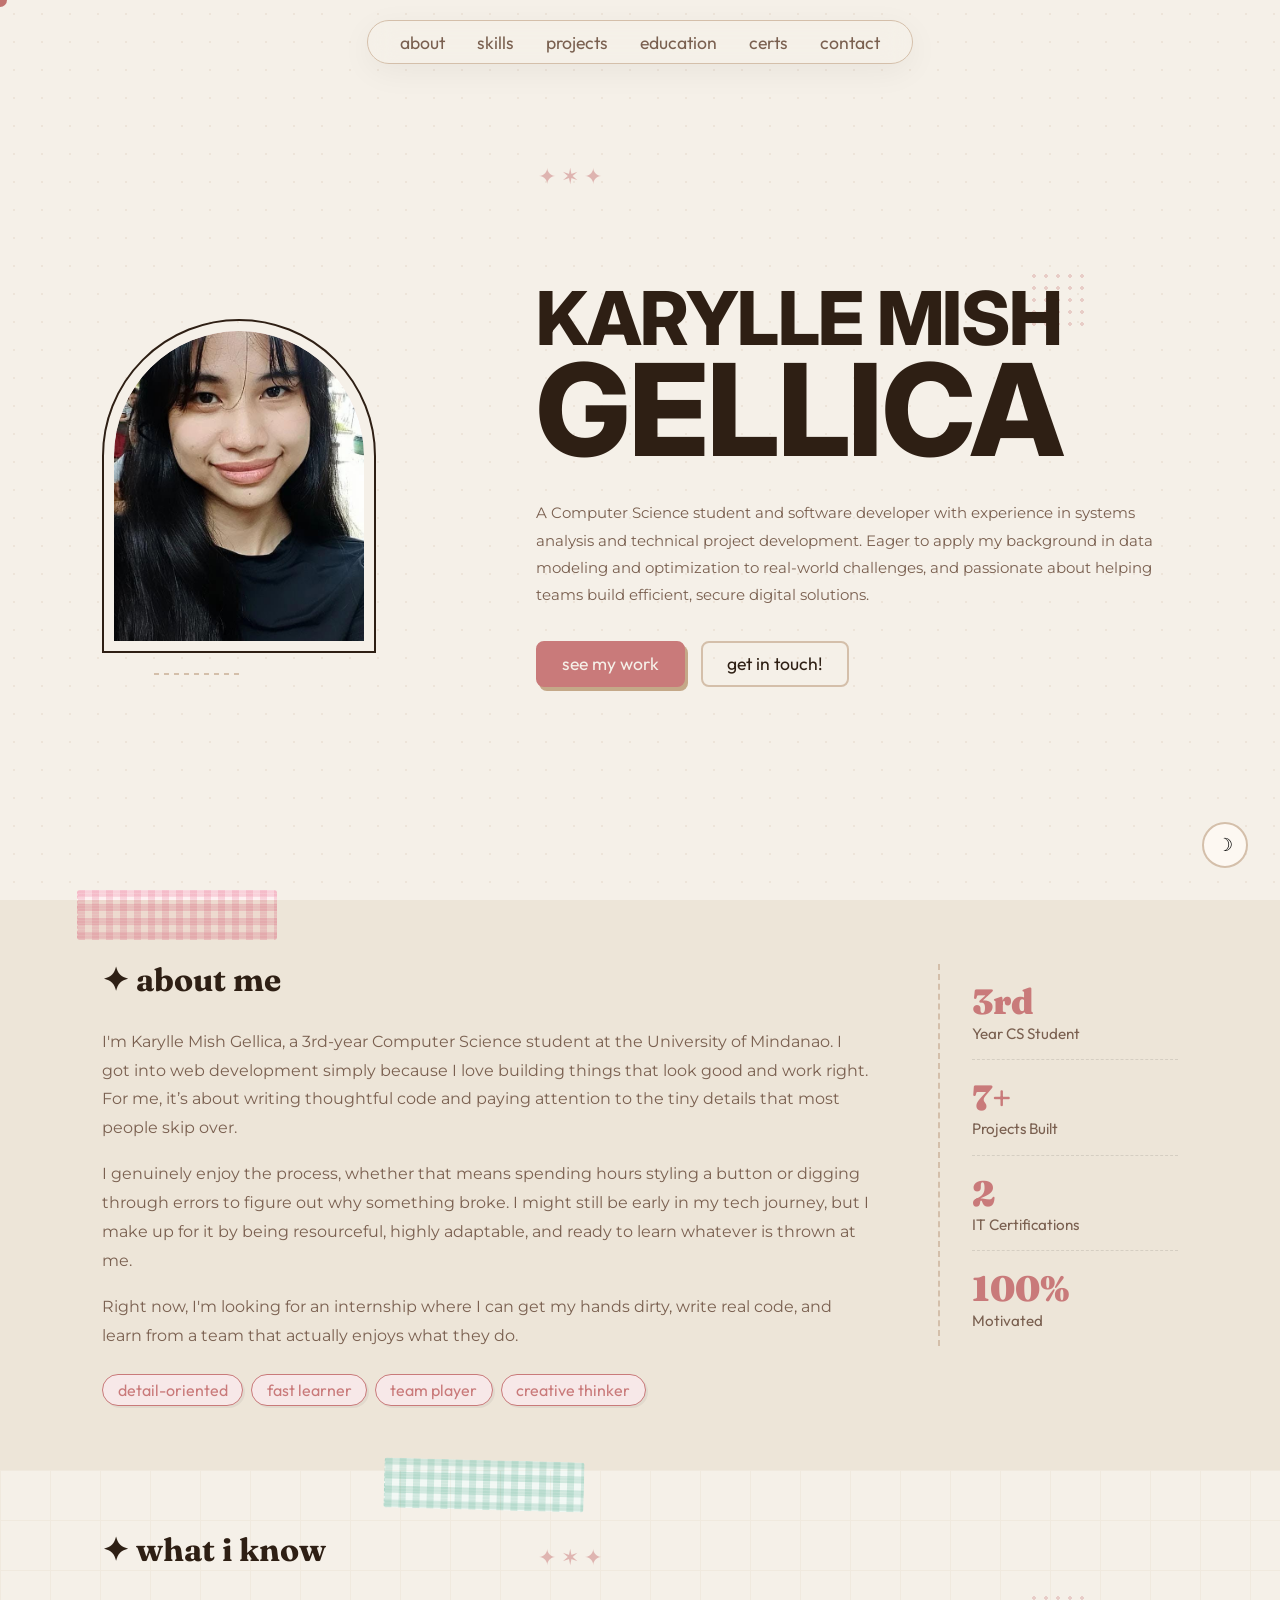
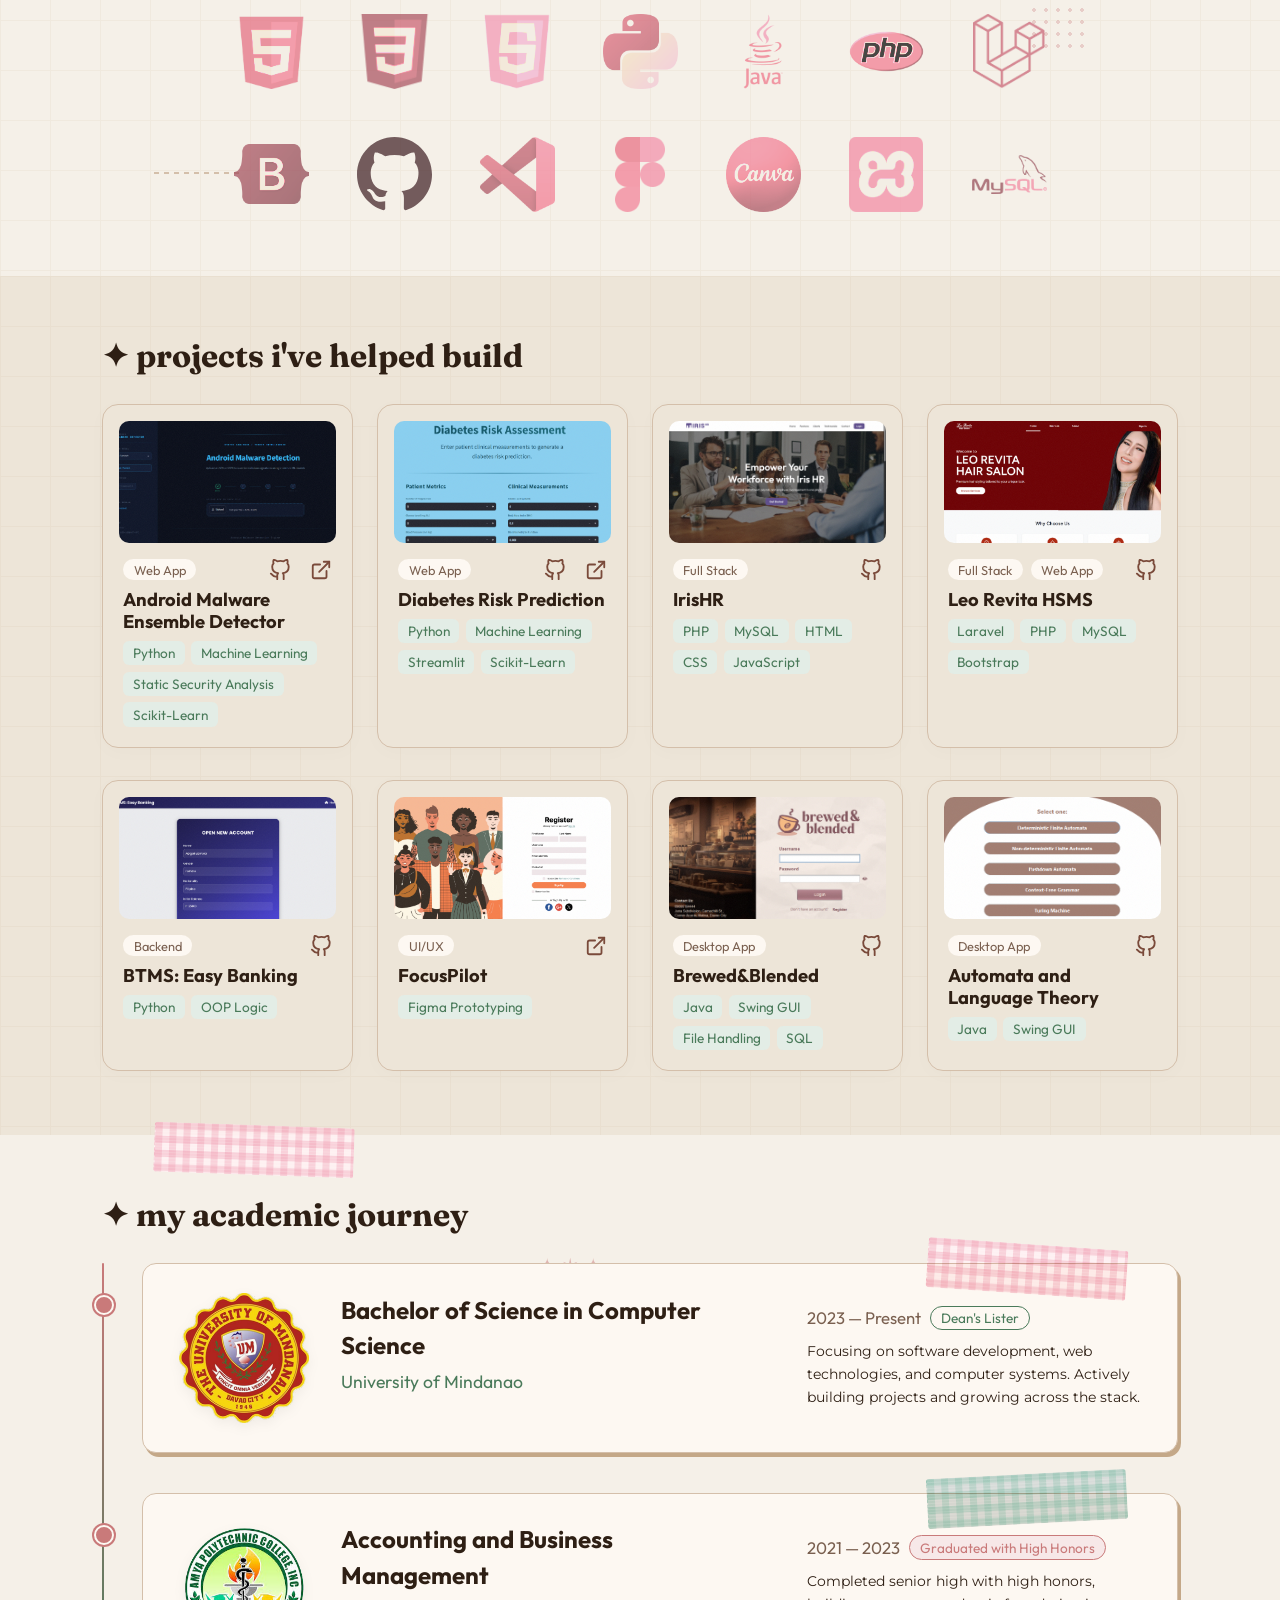
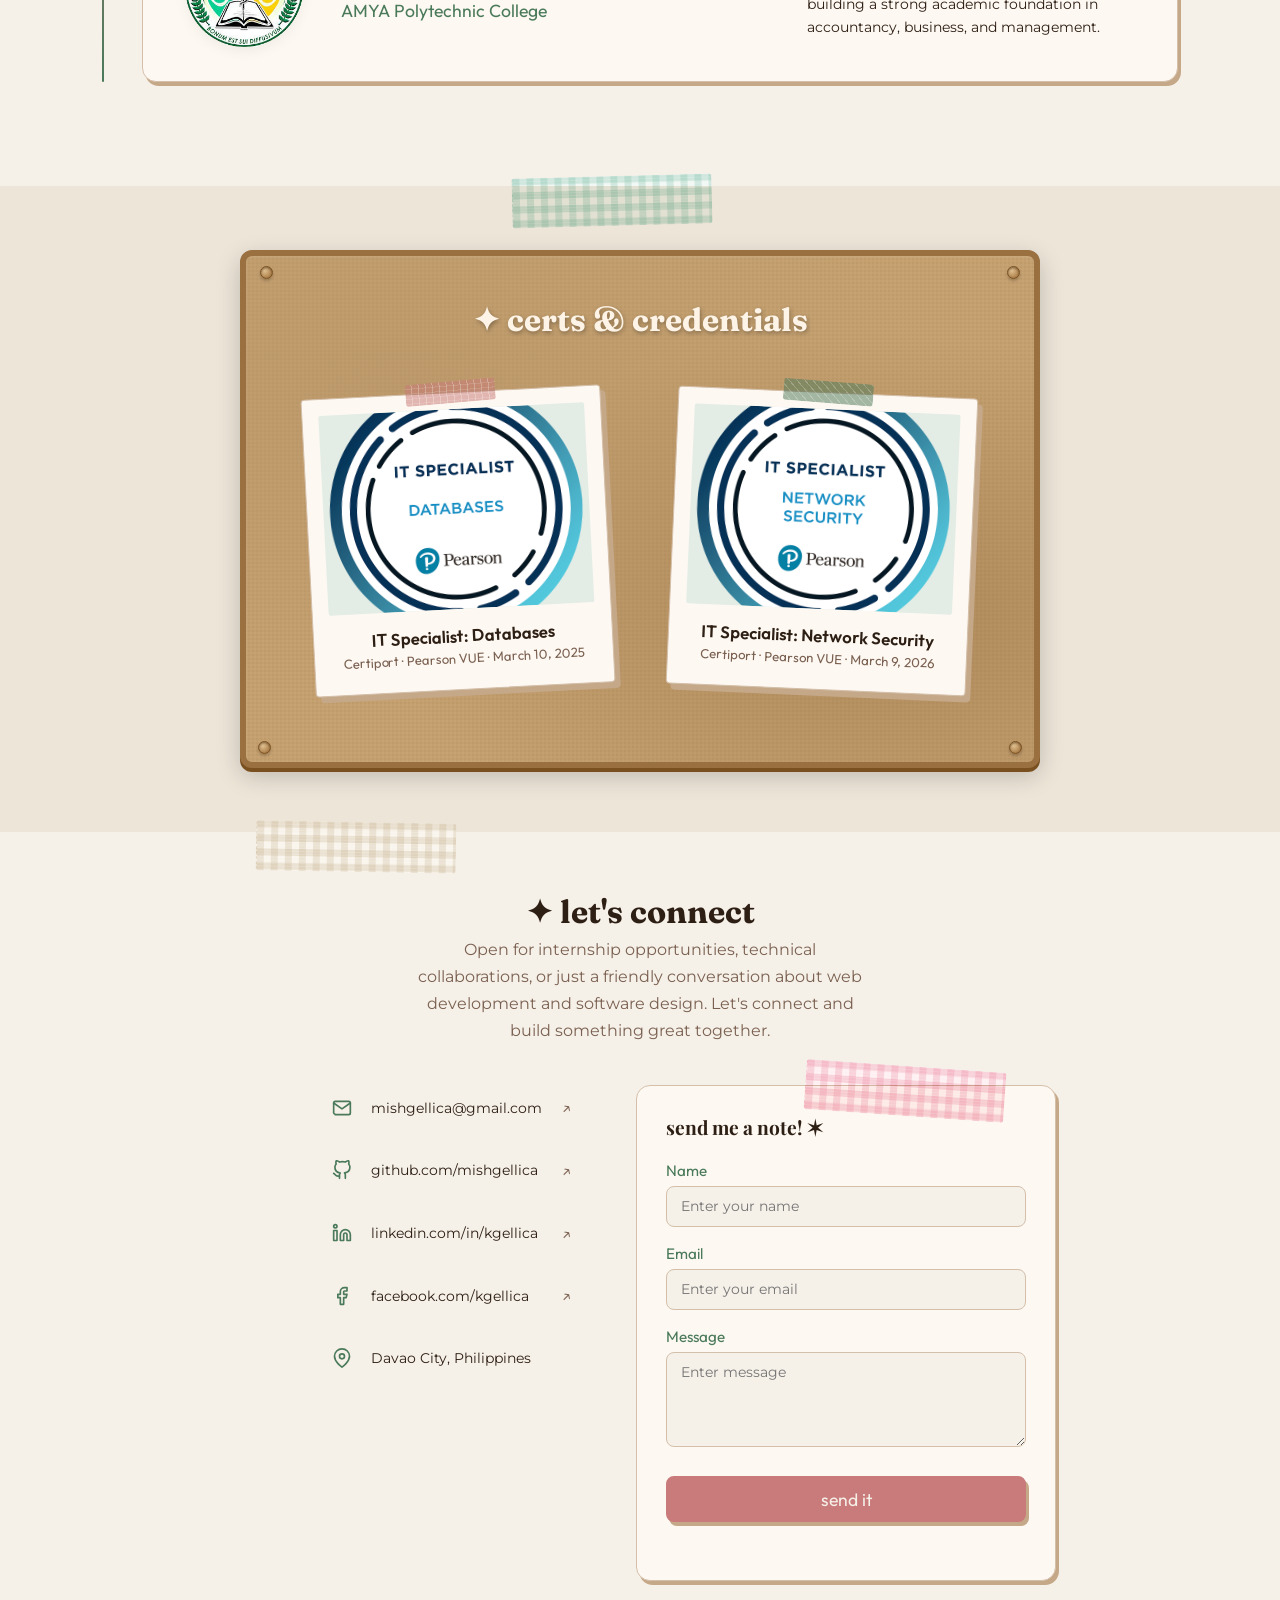
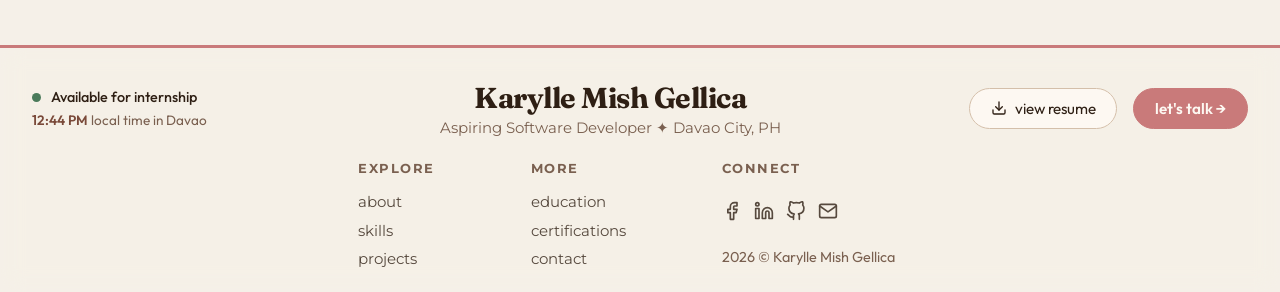
==== commit 5df7b18c: "cleaned a bunch of lines and finalized footer" ====
--- a/index.html
+++ b/index.html
@@ -615,10 +615,9 @@
       </form>
     </div>
   </section>
-  
+
   <footer class="footer">
     <div class="footer-top">
-      <!-- Part 1: Status & Time Group -->
       <div class="footer-status-group">
         <div class="footer-status">
           <span class="status-dot"></span>
@@ -629,15 +628,13 @@
         </div>
       </div>
 
-      <!-- Part 2: Centered Brand Info -->
       <div class="footer-brand">
         <p class="footer-logo">Karylle Mish Gellica</p>
         <p class="footer-tagline">Aspiring Software Developer ✦ Davao City, PH</p>
       </div>
 
-      <!-- Part 3: Action Buttons (Resume & Chat) -->
       <div class="footer-cta">
-        <a href="assets/karylle-gellica-resume.pdf" download class="footer-resume-btn">
+        <a href="https://drive.google.com/file/d/1NTave8K-Vos0SkFgvq-3Cc53n_eAEqdY/view?usp=sharing" download class="footer-resume-btn">
           <svg viewBox="0 0 24 24" width="16" height="16" stroke="currentColor" stroke-width="2" fill="none" stroke-linecap="round" stroke-linejoin="round">
             <path d="M21 15v4a2 2 0 0 1-2 2H5a2 2 0 0 1-2-2v-4"></path>
             <polyline points="7 10 12 15 17 10"></polyline>
@@ -649,28 +646,22 @@
       </div>
     </div>
 
-    <hr class="footer-divider" />
-
-    <!-- Modified into a 2-Column Responsive Layout -->
-    <div class="footer-nav-grid">
-      <div class="footer-links-wrapper">
-        <div class="footer-nav-col">
-          <span class="footer-nav-label">explore</span>
-          <a href="#about">about</a>
-          <a href="#skills">skills</a>
-          <a href="#projects">projects</a>
-        </div>
-
-        <div class="footer-nav-col">
-          <span class="footer-nav-label">more</span>
-          <a href="#education">education</a>
-          <a href="#certifications">certifications</a>
-          <a href="#contact">contact</a>
-        </div>
-      </div>
-
-      <!-- Right Side: Social Media & Date Details -->
-      <div class="footer-nav-col footer-connect-col">
+    <div class="footer-centered-grid">
+      <div class="footer-nav-col">
+        <span class="footer-nav-label">explore</span>
+        <a href="#about">about</a>
+        <a href="#skills">skills</a>
+        <a href="#projects">projects</a>
+      </div>
+
+      <div class="footer-nav-col">
+        <span class="footer-nav-label">more</span>
+        <a href="#education">education</a>
+        <a href="#certifications">certifications</a>
+        <a href="#contact">contact</a>
+      </div>
+
+      <div class="footer-nav-col footer-connect-center">
         <span class="footer-nav-label">connect</span>
         <div class="footer-socials">
           <a href="https://www.facebook.com/kgellica/" target="_blank" rel="noopener noreferrer" class="social-link" aria-label="Facebook">
@@ -689,12 +680,6 @@
         <p class="footer-copy-inline"><span id="fyear"></span> © Karylle Mish Gellica</p>
       </div>
     </div>
-
-    <hr class="footer-divider" />
-    
-    <div class="footer-bottom">
-      <p class="footer-heart">made with love (and a little bit of curiosity — check your console)</p>
-    </div>
   </footer>
   <script src="js/main.js"></script>
 </body>
--- a/css/style.css
+++ b/css/style.css
@@ -826,17 +826,15 @@
   filter: drop-shadow(0px 4px 6px rgba(0, 0, 0, 0.05)); 
 }
 
-/* THE TWO-COLUMN PARTITION WORKHORSE */
 .edu-text {
   display: flex;
   flex-grow: 1;
-  gap: 3rem;              /* Horizontal channel space between columns */
+  gap: 3rem;           
   align-items: flex-start;
 }
 
-/* Left Column: Title & Institution */
 .edu-left-col {
-  flex: 1;                /* Allocates shared space evenly */
+  flex: 1;              
   min-width: 240px;
 }
 
@@ -850,12 +848,10 @@
 
 .timeline-school { 
   font-family: var(--font-hand); 
-  font-size: 1.1rem;      /* Scaled down cleanly under the title header */
+  font-size: 1.1rem;     
   color: var(--green); 
   margin: 0; 
 }
-
-/* Right Column: Timestamps & Meta Descriptions */
 .edu-right-col {
   flex: 0.8;             
 }
@@ -1198,7 +1194,6 @@
 .pin-left  { left: 50%; transform: translateX(-50%) rotate(-5deg); }
 .pin-right { left: 50%; transform: translateX(-50%) rotate(3deg); }
 
-/* Modal */
 .cert-modal {
   display: none;
   position: fixed;
@@ -1263,9 +1258,9 @@
 .contact-header {
   display: flex;
   flex-direction: column;
-  align-items: center;    /* Perfect horizontal center alignment for children */
-  text-align: center;     /* Centers the text inside the h2 element */
-  gap: 0.5rem;            /* Clean, tight gap between h2 and p */
+  align-items: center;    
+  text-align: center;    
+  gap: 0.5rem;           
   margin-bottom: 2.5rem;
   width: 100%;
 }
@@ -1277,18 +1272,18 @@
 .contact-sub { 
   color: var(--muted); 
   max-width: 460px; 
-  margin: 0 auto;         /* Centers the paragraph block within the header wrapper */
+  margin: 0 auto;         
   line-height: 1.7; 
-  text-align: center;     /* Switches from justify to center for a clean, balanced look */
+  text-align: center;   
 }
 .contact-wrap { 
   display: grid; 
-  grid-template-columns: 1fr 1.2fr; /* Shims the layout balance slightly toward the form */
-  gap: 4rem;                        /* Tightens the gap between links and form */
+  grid-template-columns: 1fr 1.2fr; 
+  gap: 4rem;                       
   align-items: start; 
   
-  max-width: 850px;                 /* Restricts width so elements don't stretch to screen walls */
-  margin: 0 auto;                   /* Centers the entire row block, creating clean side margins */
+  max-width: 850px;                 
+  margin: 0 auto;                  
   width: 100%;
 }
 .contact-links { 
@@ -1297,7 +1292,7 @@
   gap: 1rem; 
   width: fit-content;    
   max-width: 320px;
-  justify-self: end;                /* Nudges the links slightly closer to the form block */
+  justify-self: end;          
 }
 .contact-form { 
   padding: 1.8rem; 
@@ -1341,7 +1336,6 @@
   font-size: 1.1rem; 
 }
 
-/* Hover States for Interactive Links Only */
 a.minimal-contact:hover {
   transform: translateX(6px);
   color: var(--pink);
@@ -1350,8 +1344,6 @@
 a.minimal-contact:hover .contact-icon {
   color: var(--pink);
 }
-
-/* Static Location Rule */
 .location-item {
   cursor: default;
   color: var(--muted);
@@ -1370,20 +1362,20 @@
 .form-group input:focus, .form-group textarea:focus { outline: none; border-color: var(--pink); }
 .form-note { font-family: var(--font-hand); font-size: 0.95rem; color: var(--green); text-align: center; margin-top: 0.6rem; min-height: 1.2rem; }
 
-/* ==========================================================================
+/* ==================
    FOOTER SECTION
-   ========================================================================== */
+   ==================*/
 .footer {
-  /* Dynamic Background Color Swap with Frost Blur to Defend Against Floating Elements */
   background: rgba(var(--bg-rgb, 245, 240, 232), 0.75); 
   backdrop-filter: blur(12px) saturate(160%);
   -webkit-backdrop-filter: blur(12px) saturate(160%);
   color: var(--text);
   padding: 2rem 2rem 1.5rem 2rem; 
   border-top: 3px solid var(--pink);
-}
-
-/* Base Light/Dark adaptive colors natively using tokens */
+  position: relative;
+  z-index: 10;
+}
+
 [data-theme="dark"] .footer {
   background: rgba(26, 20, 16, 0.8);
 }
@@ -1396,7 +1388,6 @@
   margin-bottom: 1.5rem;
 }
 
-/* Part 1: Left Container Spacing */
 .footer-status-group {
   display: flex;
   flex-direction: column;
@@ -1404,7 +1395,6 @@
   min-width: 220px;
 }
 
-/* Part 2: Centered Brand Identity Block */
 .footer-brand {
   text-align: center;
   flex: 1;
@@ -1424,7 +1414,6 @@
   color: var(--muted);
 }
 
-/* Blinking Status System Setup */
 .footer-status {
   display: flex;
   align-items: center;
@@ -1443,13 +1432,13 @@
   width: 9px;
   height: 9px;
   border-radius: 50%;
-  background: #4a7a5a; /* Native forest green matching accent2 */
+  background: #4a7a5a;
   box-shadow: 0 0 0 0 rgba(74, 122, 90, 0.6);
   animation: statusPulse 2s infinite;
 }
 
 [data-theme="dark"] .status-dot {
-  background: #7abf8a; /* Bright neon green on dark surfaces */
+  background: #7abf8a;
 }
 
 @keyframes statusPulse {
@@ -1473,8 +1462,6 @@
   font-weight: 600;
   color: var(--accent); 
 }
-
-/* Part 3: Call To Action Action Items layout */
 .footer-cta {
   display: flex;
   align-items: center;
@@ -1482,8 +1469,6 @@
   gap: 1rem;
   min-width: 260px;
 }
-
-/* Scrapbook Styled Custom Interactive Buttons */
 .footer-resume-btn {
   display: inline-flex;
   align-items: center;
@@ -1526,36 +1511,24 @@
   color: var(--pink);
 }
 
-.footer-divider {
-  border: 0;
-  height: 1px;
-  background: var(--border);
-  opacity: 0.5;
-  margin: 1.5rem 0;
-}
-
-/* Modernized 2-Column Core Architecture Grid */
-.footer-nav-grid {
+.footer-centered-grid {
   display: grid;
-  grid-template-columns: 1fr auto;
+  grid-template-columns: repeat(3, auto);
+  justify-content: center;
+  gap: 6rem; 
   align-items: start;
-  gap: 2rem;
-}
-
-.footer-links-wrapper {
-  display: flex;
-  gap: 4rem;
 }
 
 .footer-nav-col {
   display: flex;
   flex-direction: column;
   gap: 0.6rem;
-}
-
-.footer-connect-col {
-  align-items: flex-end;
-  text-align: right;
+  text-align: left;
+  align-items: flex-start;
+}
+
+.footer-connect-center {
+  min-width: 200px; 
 }
 
 .footer-nav-label {
@@ -1580,12 +1553,11 @@
   opacity: 1;
   color: var(--pink);
 }
-
-/* Social Icon Blocks Spacing Adjustments */
 .footer-socials {
   display: flex;
   gap: 0.75rem;
   margin-bottom: 0.5rem;
+  justify-content: flex-start; 
 }
 
 .social-link {
@@ -1609,35 +1581,9 @@
   font-size: 0.9rem;
   color: var(--muted);
   margin: 0;
-}
-
-/* Footer Bottom Strip Details */
-.footer-bottom {
-  text-align: center;
-  padding-top: 0.25rem;
-}
-
-.footer-heart { 
-  font-family: var(--font-hand); 
-  font-size: 0.85rem; 
-  color: var(--muted);
-  margin: 0;
-}
-
-/* Responsive Adaptive Fluid Breakpoints */
-@media (max-width: 900px) {
-  .footer-top {
-    flex-direction: column;
-    text-align: center;
-    gap: 1.5rem;
-  }
-  .footer-status-group, .footer-cta {
-    justify-content: center;
-    align-items: center;
-    text-align: center;
-    min-width: 100%;
-  }
-}
+  white-space: nowrap; 
+}
+
 
 /* REVEAL */
 .reveal { opacity: 0; transform: translateY(24px); transition: opacity 0.6s ease, transform 0.6s ease; }
@@ -1657,6 +1603,17 @@
   .section { padding: 4rem 5%; }
   .scrap-label-1, .scrap-label-2, .scrap-sticker-1, .scrap-sticker-2, .scrap-sticker-3 { display: none; }
   .projects-grid { grid-template-columns: repeat(2, 1fr); gap: 1.5rem; }
+  .footer-top {
+    flex-direction: column;
+    text-align: center;
+    gap: 1.5rem;
+  }
+  .footer-status-group, .footer-cta {
+    justify-content: center;
+    align-items: center;
+    text-align: center;
+    min-width: 100%;
+  }
 }
 @media (max-width: 600px) {
   .hero-name { 
@@ -1676,16 +1633,23 @@
   .photo-frame { width: 200px; height: 250px; }
   .edu-inner { flex-direction: column; }
   .projects-grid { grid-template-columns: 1fr; gap: 1.5rem; }
-  .footer-nav-grid {
-    grid-template-columns: 1fr;
+  .footer-centered-grid {
+    grid-template-columns: 1fr; 
     gap: 2rem;
-  }
-  .footer-links-wrapper {
-    justify-content: space-between;
-    gap: 1rem;
-  }
-  .footer-connect-col {
+    justify-content: center;
+    text-align: center;
+  }
+
+  .footer-nav-col, .footer-connect-center {
     align-items: center;
     text-align: center;
   }
-}
+
+  .footer-nav-col a {
+    margin: 0 auto;
+  }
+
+  .footer-socials {
+    justify-content: center;
+  }
+}
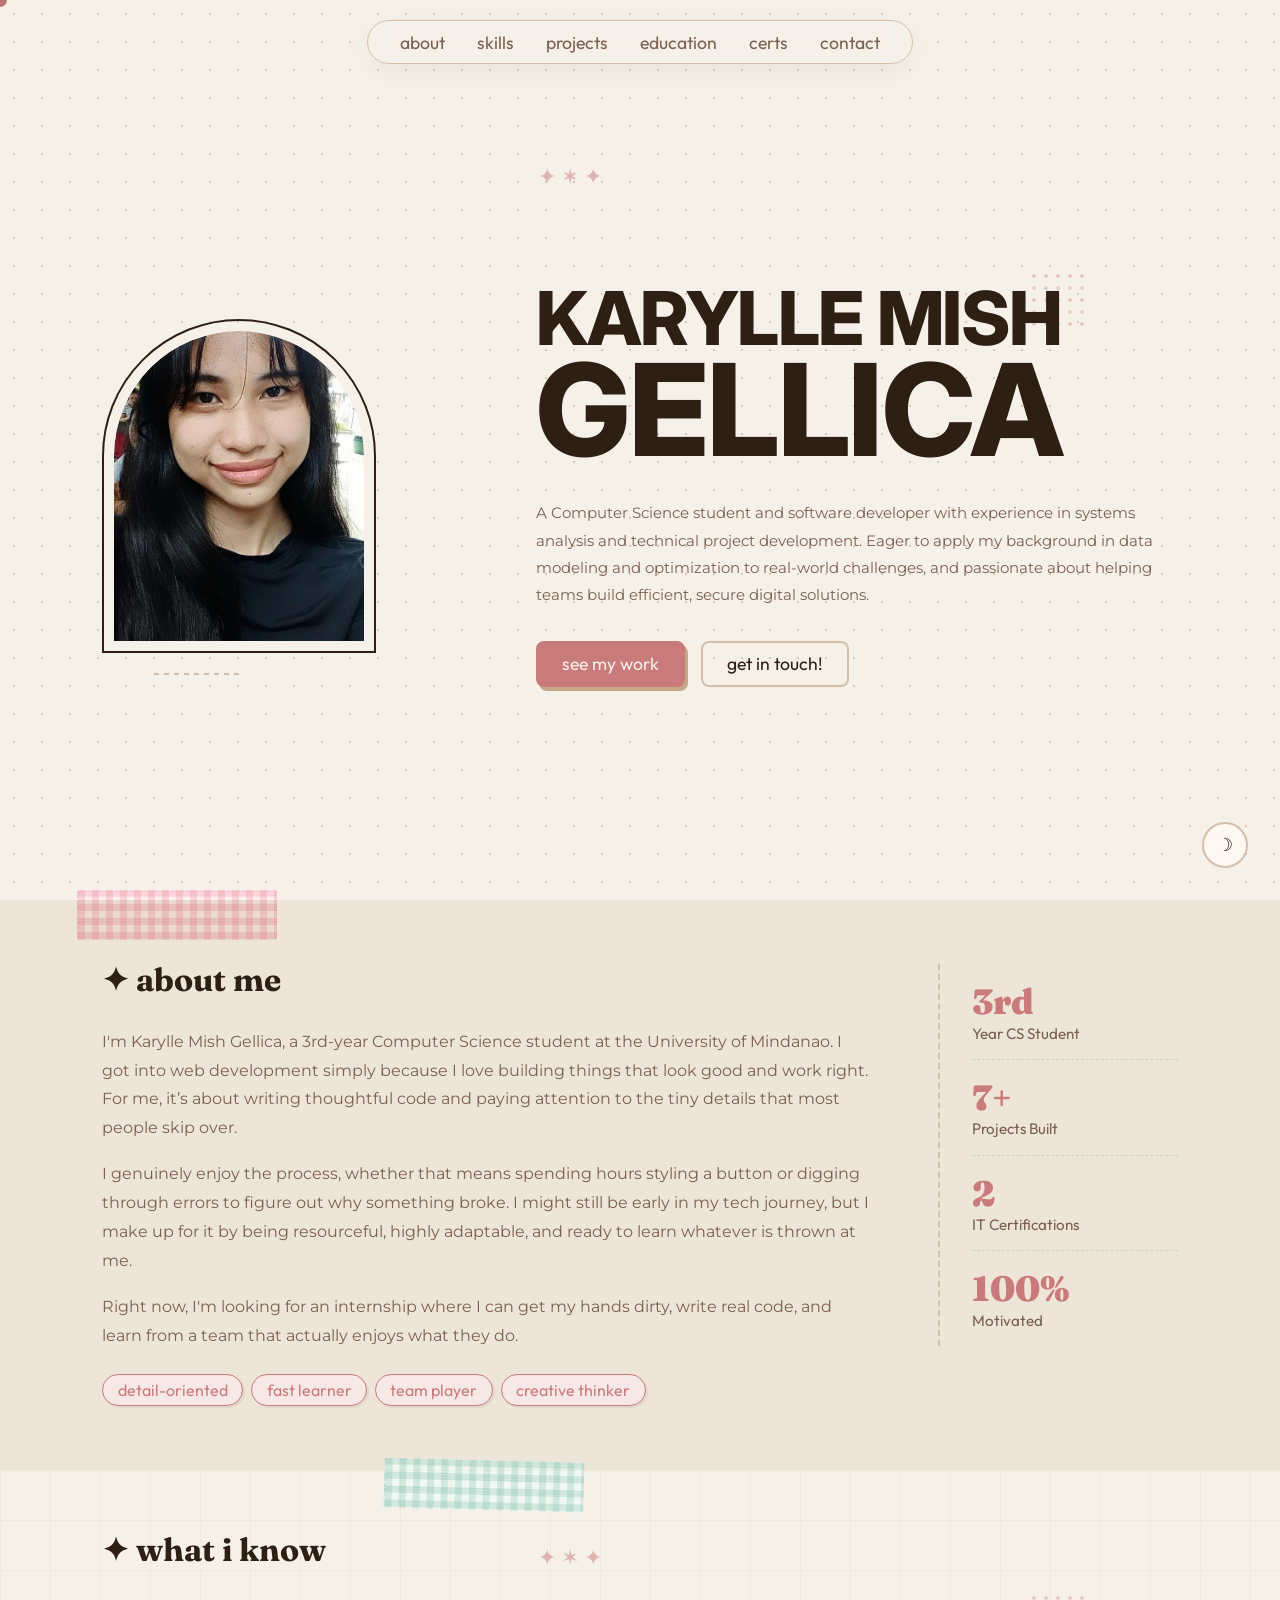
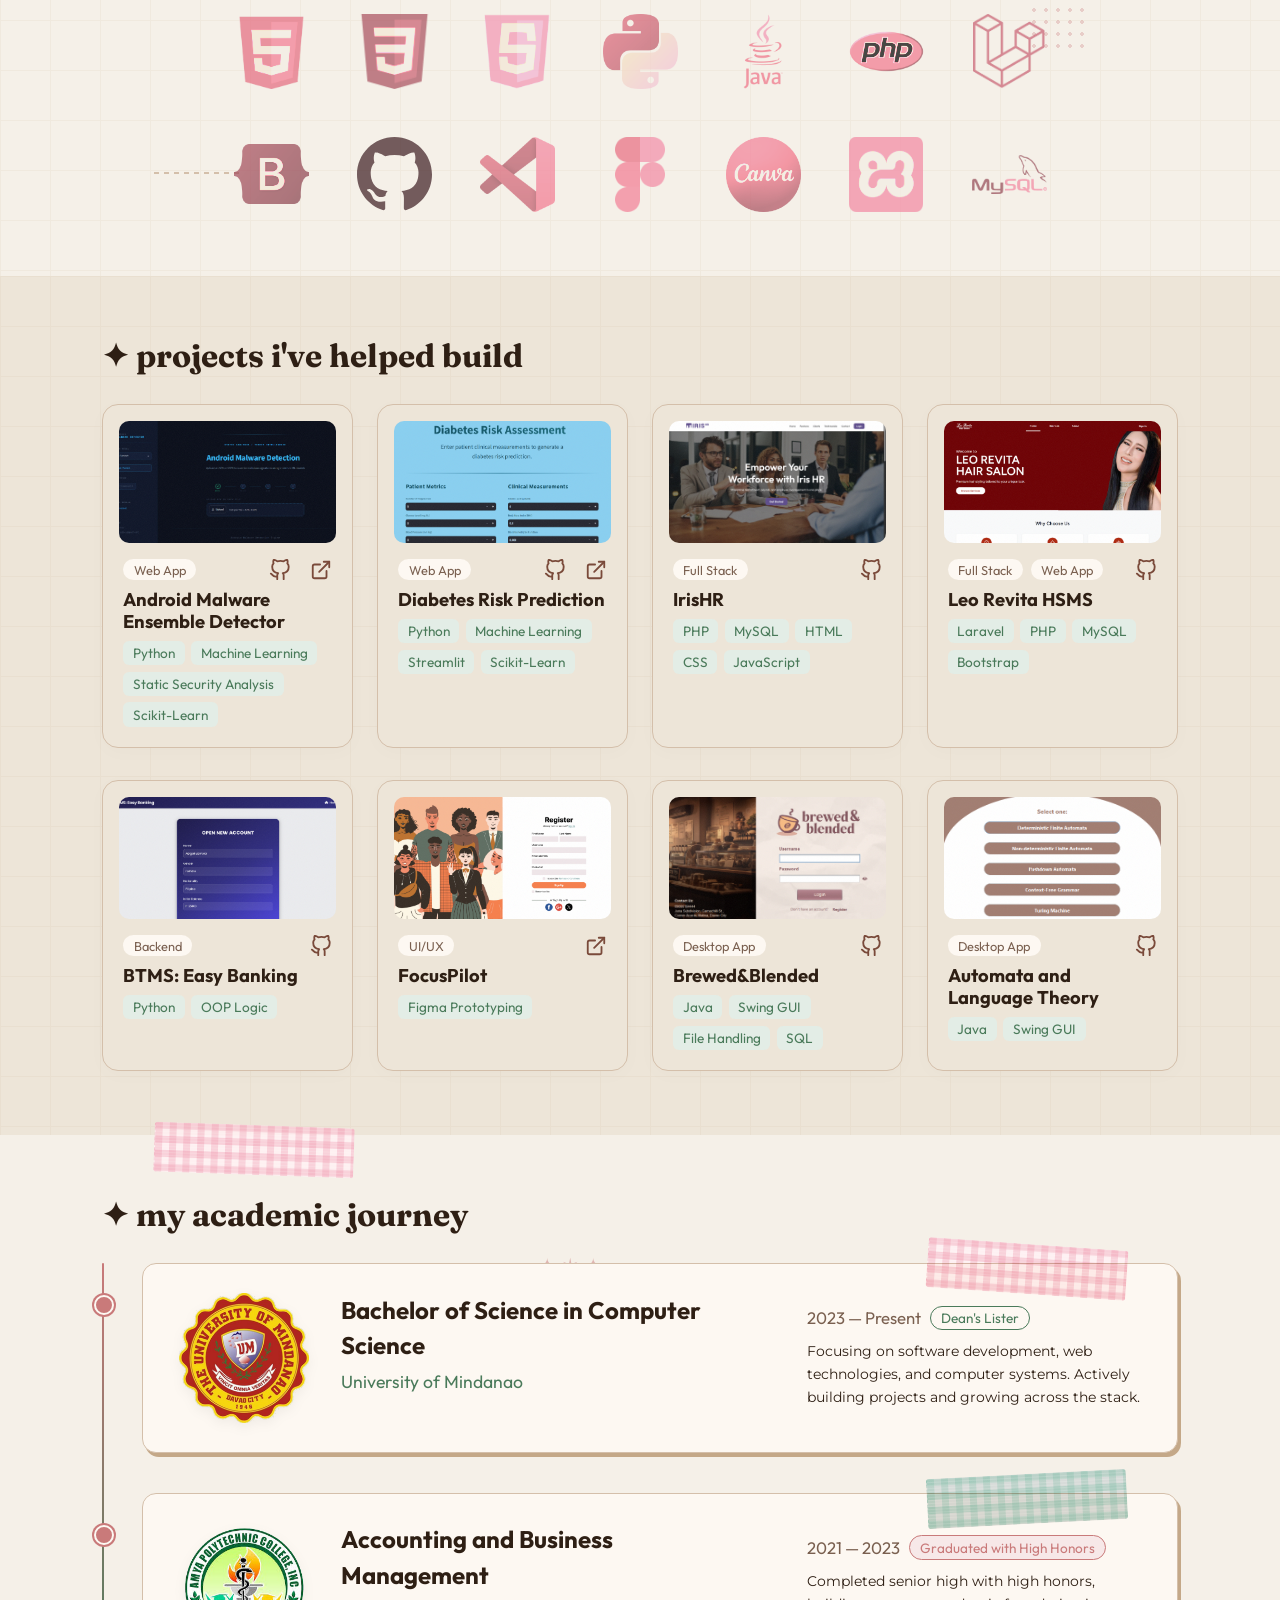
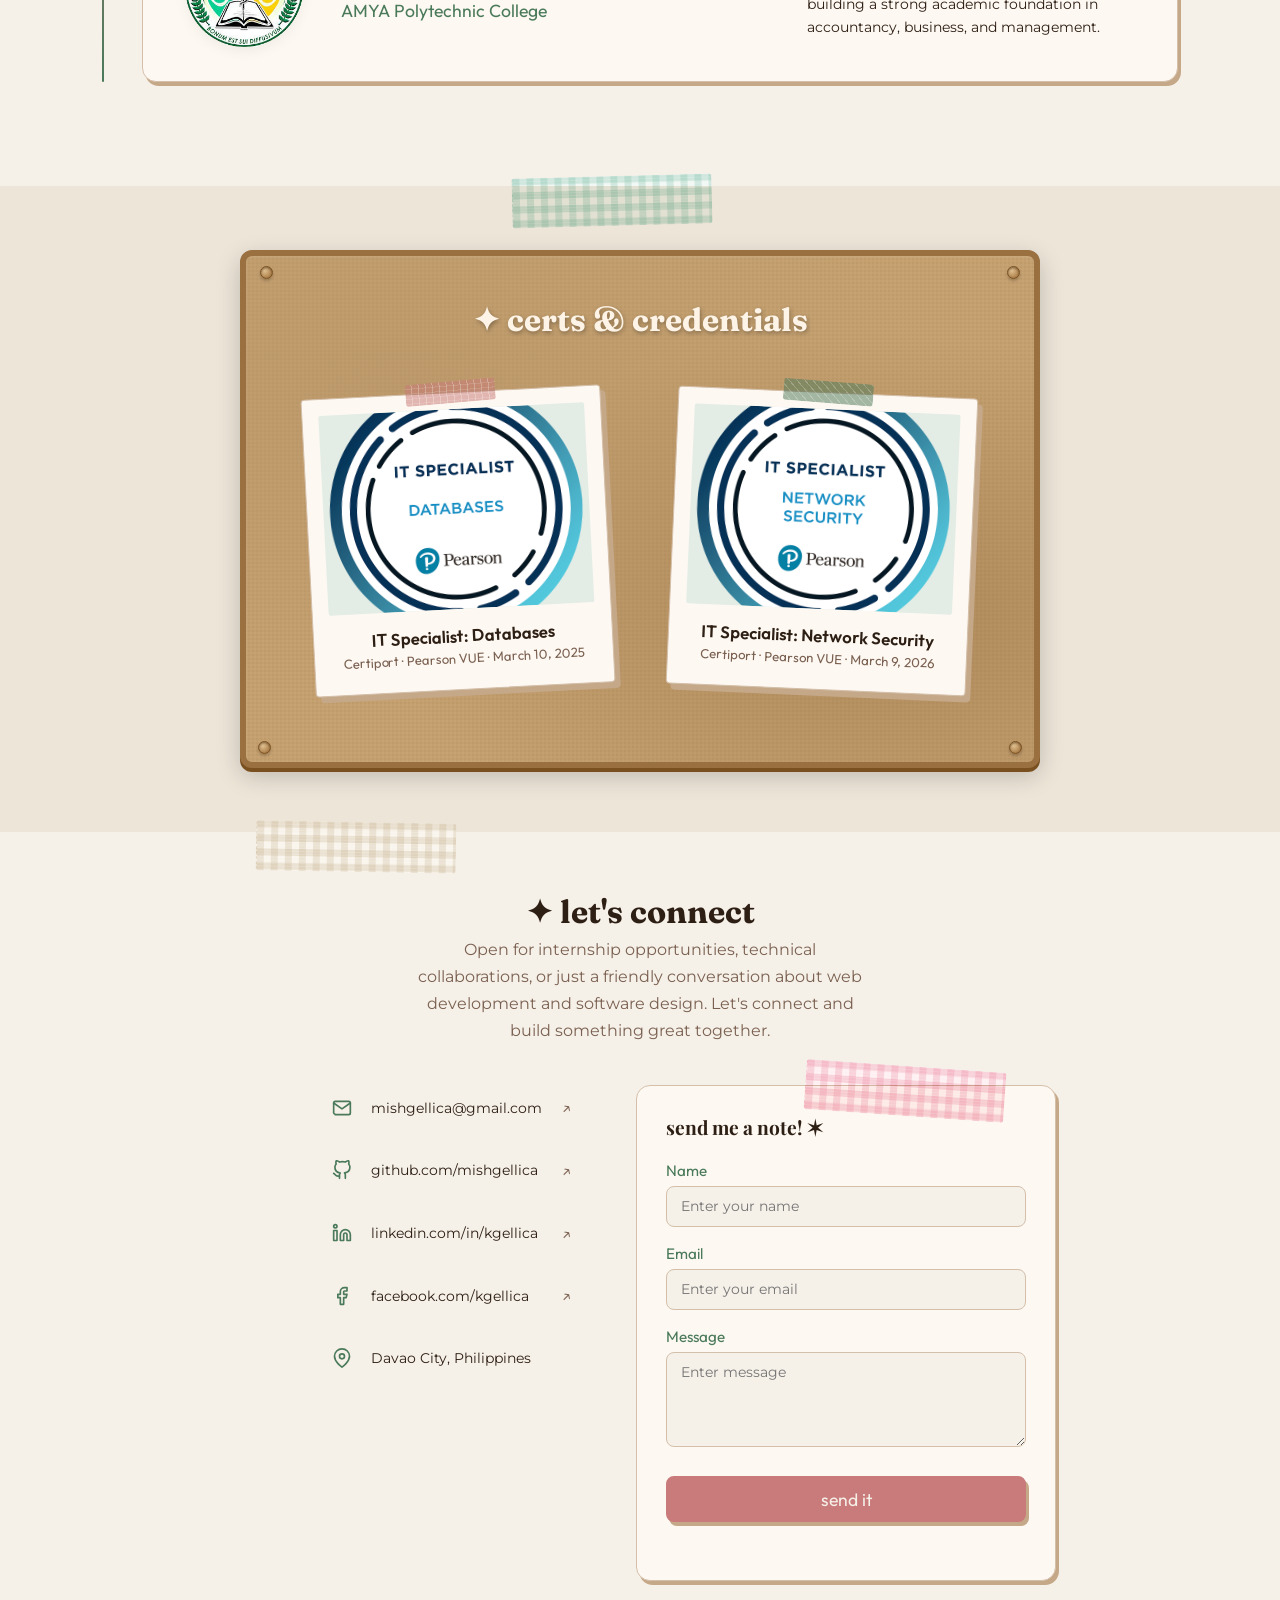
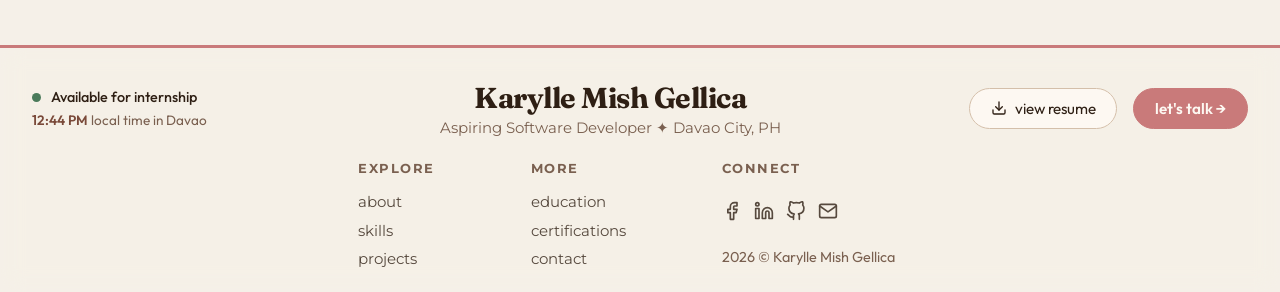
==== commit 03ee01ff: "added back-to-top button" ====
--- a/index.html
+++ b/index.html
@@ -681,6 +681,11 @@
       </div>
     </div>
   </footer>
+  <button id="backToTop" class="back-to-top" aria-label="Back to top">
+    <svg xmlns="http://www.w3.org/2000/svg" width="24" height="24" viewBox="0 0 24 24" fill="none" stroke="currentColor" stroke-width="2.5" stroke-linecap="round" stroke-linejoin="round">
+      <polyline points="18 15 12 9 6 15"></polyline>
+    </svg>
+  </button>
   <script src="js/main.js"></script>
 </body>
 </html>
--- a/css/style.css
+++ b/css/style.css
@@ -63,7 +63,7 @@
 [data-theme="dark"] .cursor { mix-blend-mode: screen; }
 
 /* THEME TOGGLE */
-.theme-toggle { position: fixed; bottom: 2rem; right: 2rem; z-index: 500; background: var(--card); border: 2px solid var(--border); border-radius: 50%; width: 46px; height: 46px; cursor: pointer; font-size: 1.1rem; transition: transform 0.2s; display: flex; align-items: center; justify-content: center; }
+.theme-toggle { position: fixed; bottom: 2rem; right: 2rem; z-index: 500;  background: var(--card); border: 2px solid var(--border);color: var(--text); border-radius: 50%; width: 46px; height: 46px; cursor: pointer; font-size: 1.1rem; transition: transform 0.2s; display: flex; align-items: center; justify-content: center; }
 .theme-toggle:hover { transform: rotate(20deg) scale(1.1); }
 
 /* DARK MODE FOR TAPES*/
@@ -344,7 +344,7 @@
   background-image:
     radial-gradient(circle, var(--border) 1px, transparent 1px);
   background-size: 28px 28px;
-  opacity: 0.25;
+  opacity: 0.8;
   pointer-events: none;
 }
 
@@ -1575,7 +1575,6 @@
   color: var(--card);
   transform: translateY(-3px) scale(1.05);
 }
-
 .footer-copy-inline {
   font-family: var(--font-hand);
   font-size: 0.9rem;
@@ -1583,7 +1582,37 @@
   margin: 0;
   white-space: nowrap; 
 }
-
+.back-to-top {
+  position: fixed;
+  bottom: 2rem;
+  left: 2rem;
+  width: 46px;
+  height: 46px;
+  border-radius: 50%;
+  background: var(--card);
+  border: 2px solid var(--border);
+  color: var(--text);
+  cursor: pointer;
+  display: flex;
+  align-items: center;
+  justify-content: center;
+  z-index: 99; 
+  opacity: 0;
+  visibility: hidden;
+  transform: translateY(15px);
+  transition: all 0.3s cubic-bezier(.34,1.56,.64,1);
+}
+.back-to-top.show {
+  opacity: 1;
+  visibility: visible;
+  transform: translateY(0);
+}
+.back-to-top:hover {
+  background: var(--pink);
+  border-color: var(--pink);
+  color: var(--card); 
+  transform: translateY(-4px);
+}
 
 /* REVEAL */
 .reveal { opacity: 0; transform: translateY(24px); transition: opacity 0.6s ease, transform 0.6s ease; }
@@ -1652,4 +1681,10 @@
   .footer-socials {
     justify-content: center;
   }
-}
+    .back-to-top {
+    bottom: 1.5rem;
+    right: 1.5rem;
+    width: 42px;
+    height: 42px;
+  }
+}
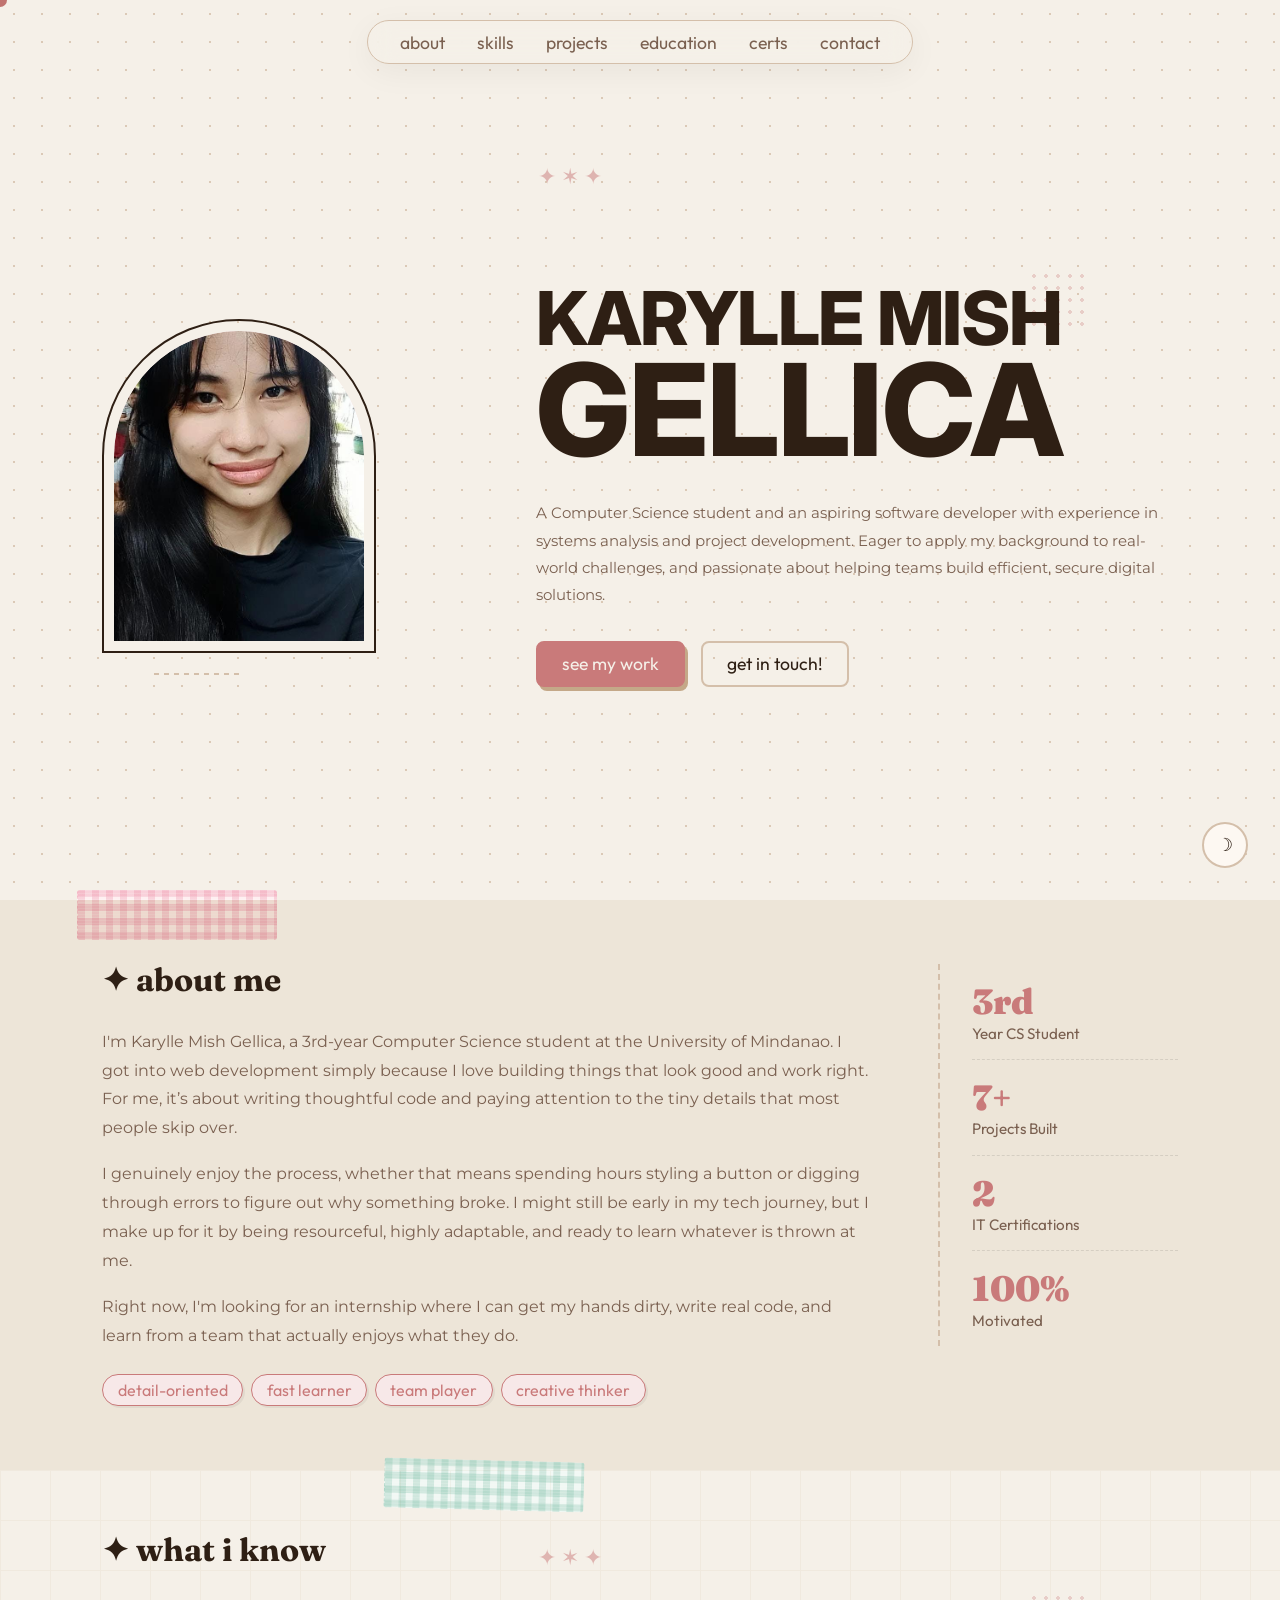
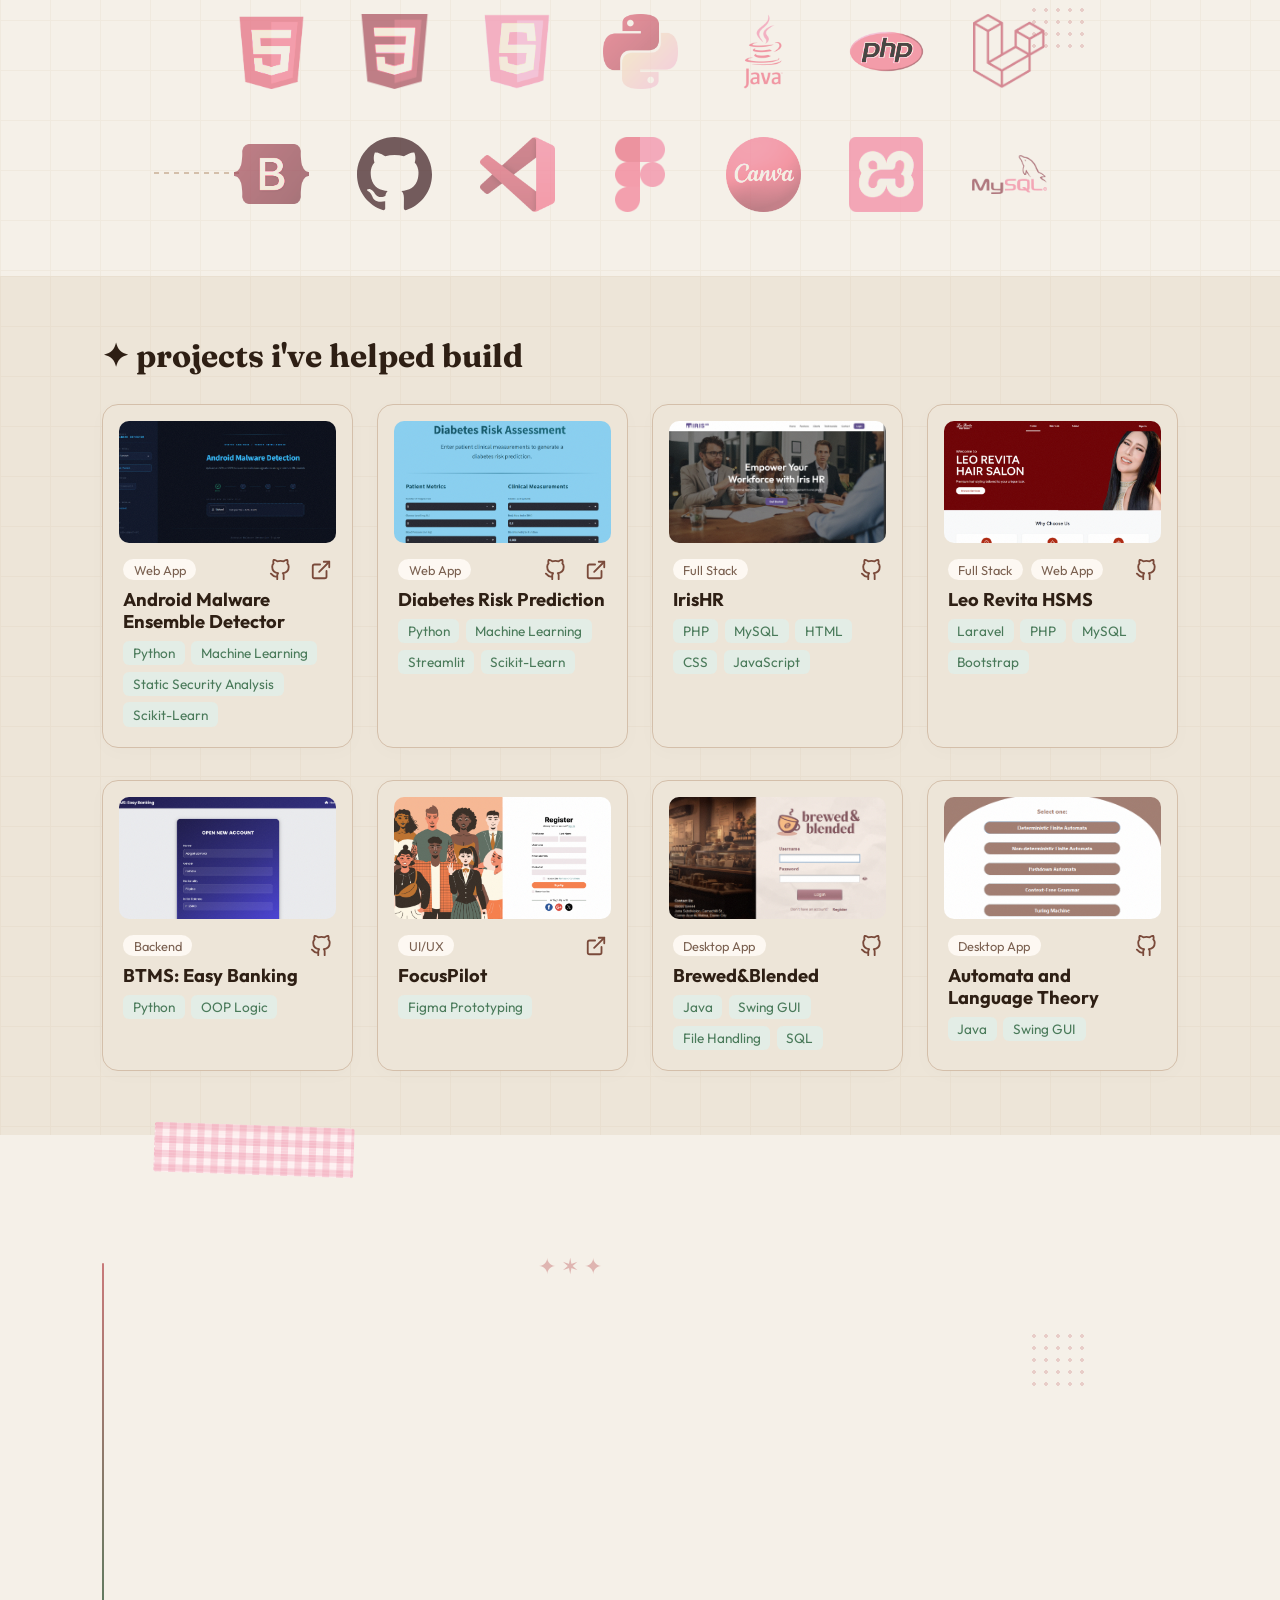
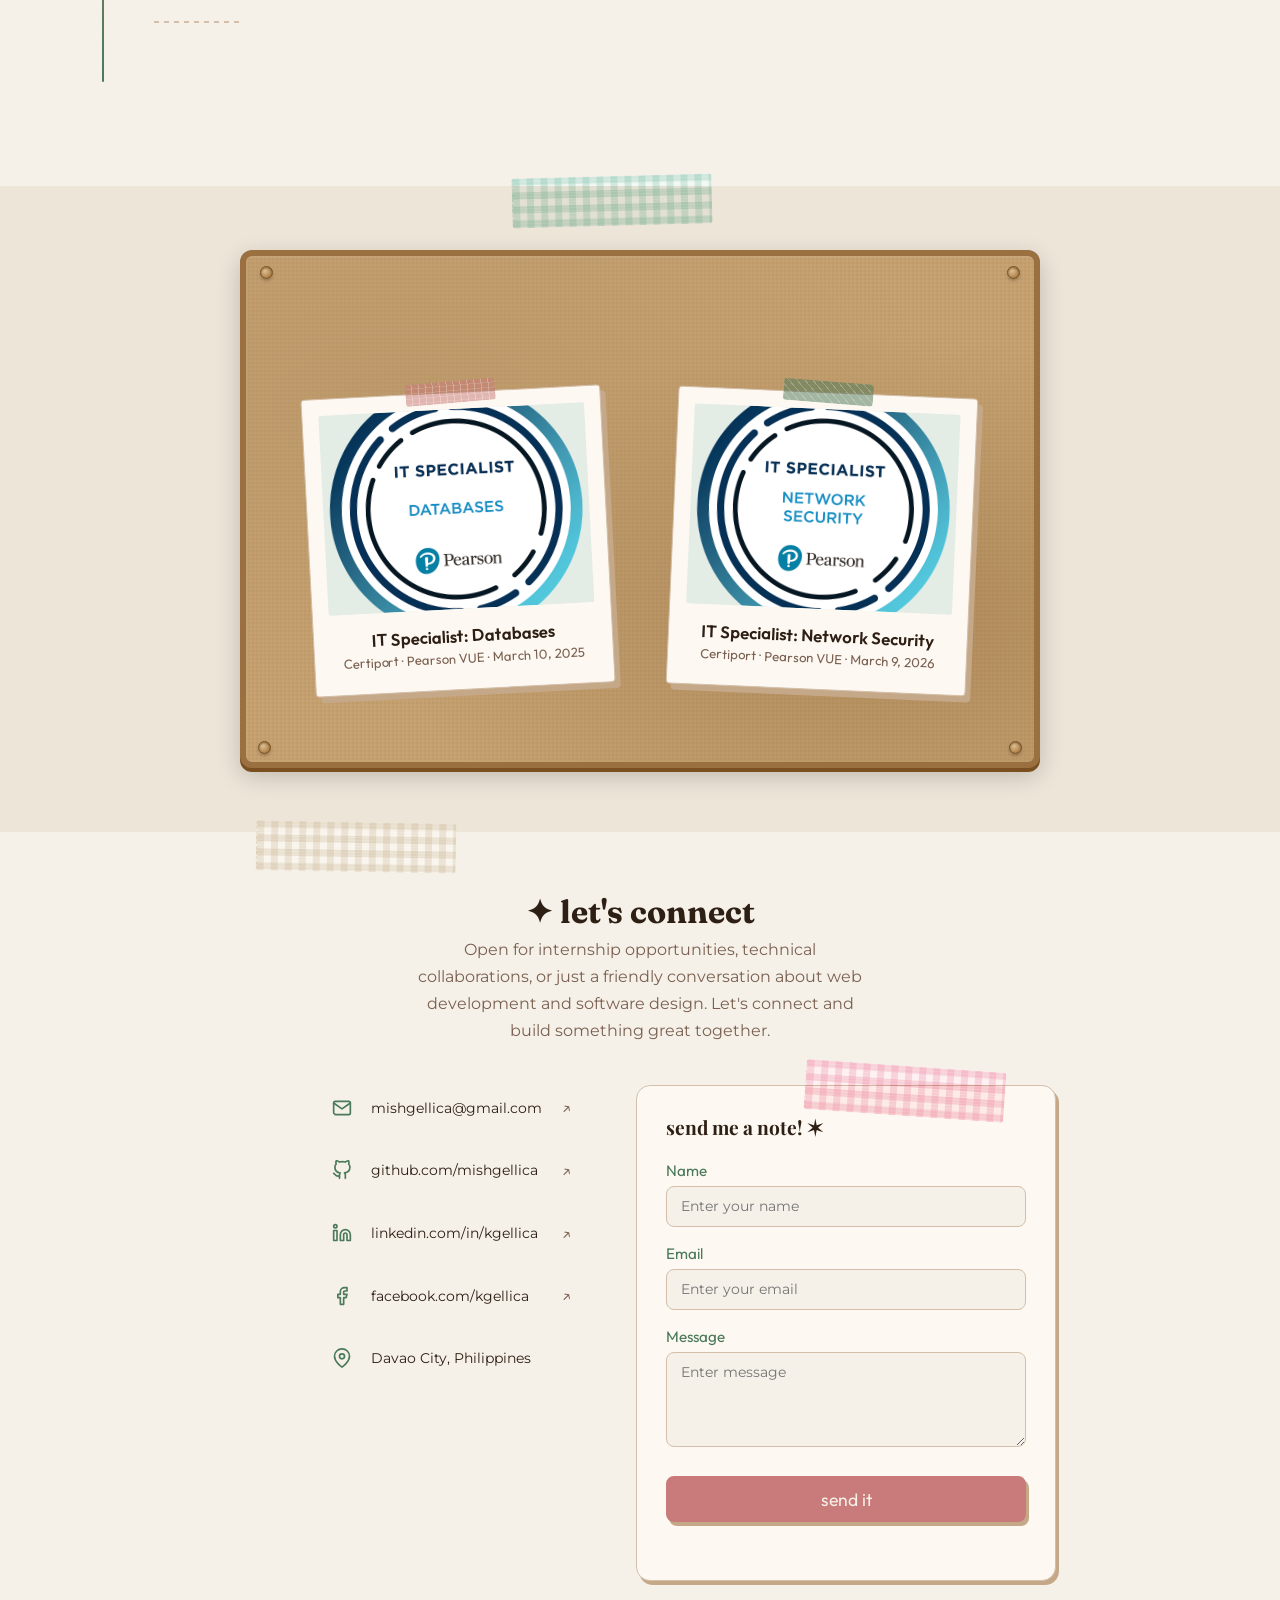
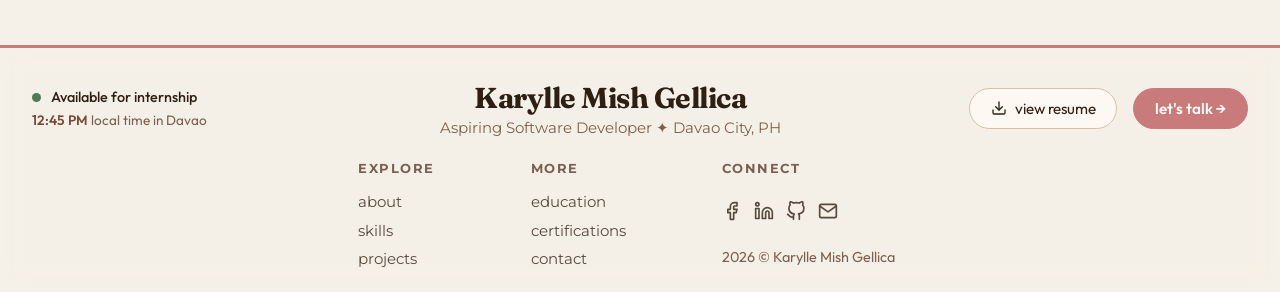
==== commit 26e5496d: "dreams by fleetwood mac, added in links" ====
--- a/index.html
+++ b/index.html
@@ -61,8 +61,8 @@
           <span class="first-name">Karylle Mish</span>
           <span class="last-name">Gellica</span>
         </h1>
-        <p class="hero-sub">A Computer Science student and software developer with experience in systems analysis and technical project development. 
-          Eager to apply my background in data modeling and optimization to real-world challenges, and passionate about helping 
+        <p class="hero-sub">A Computer Science student and an aspiring software developer with experience in systems analysis and project development. 
+          Eager to apply my background to real-world challenges, and passionate about helping 
           teams build efficient, secure digital solutions.</p>
         <div class="hero-btns">
           <a href="#projects" class="btn btn-primary">see my work</a>
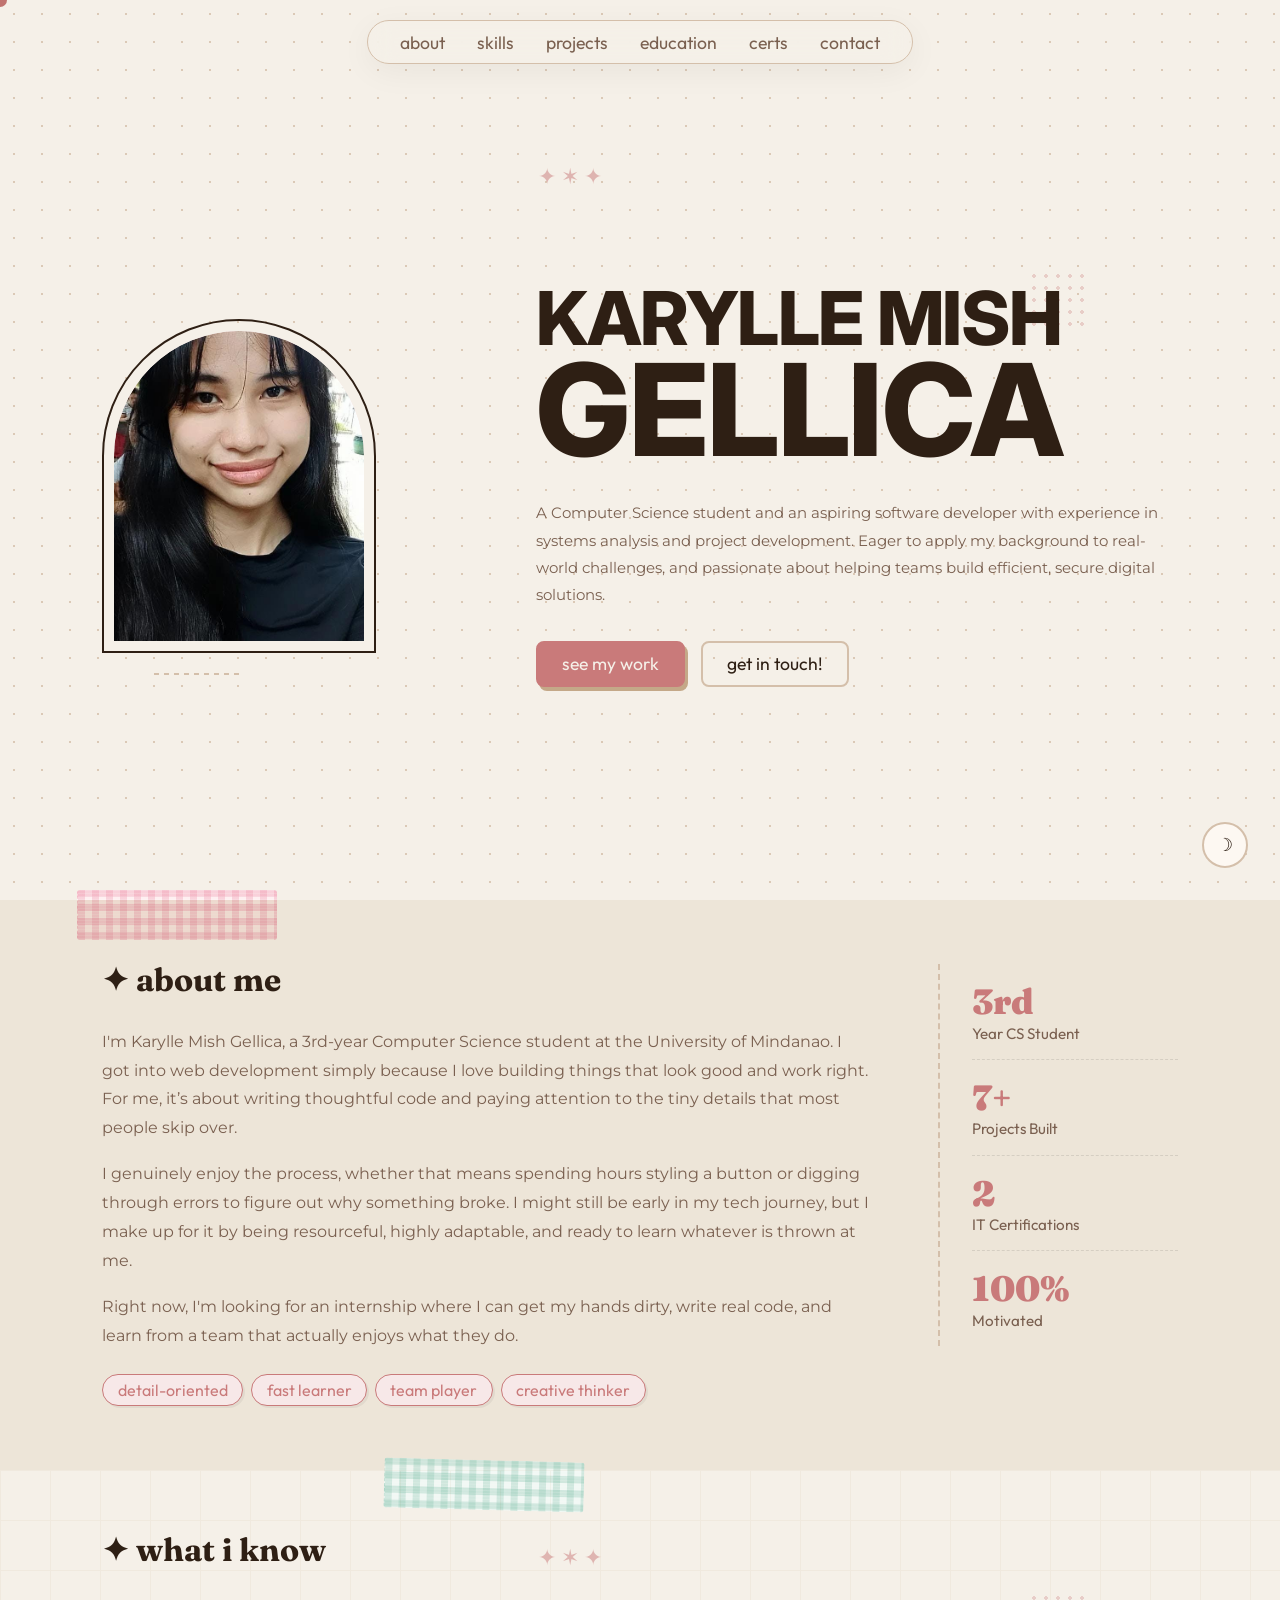
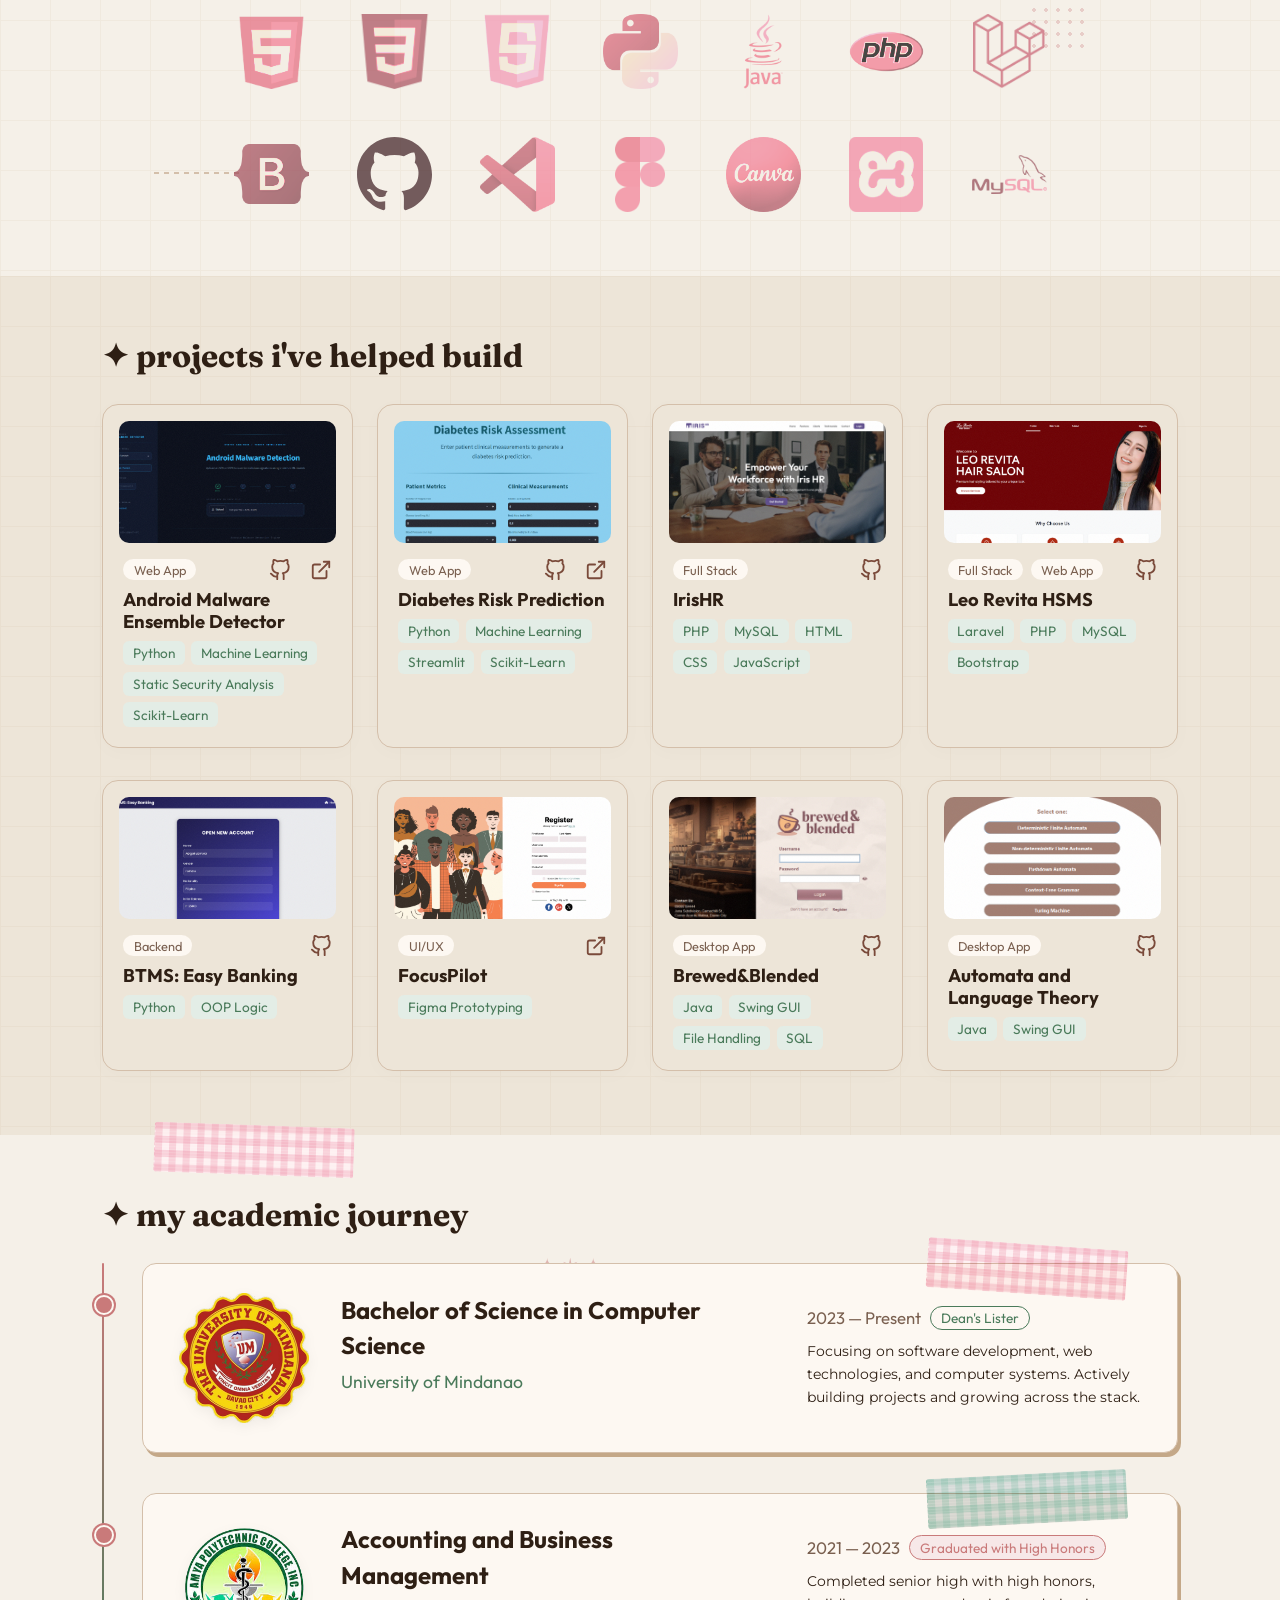
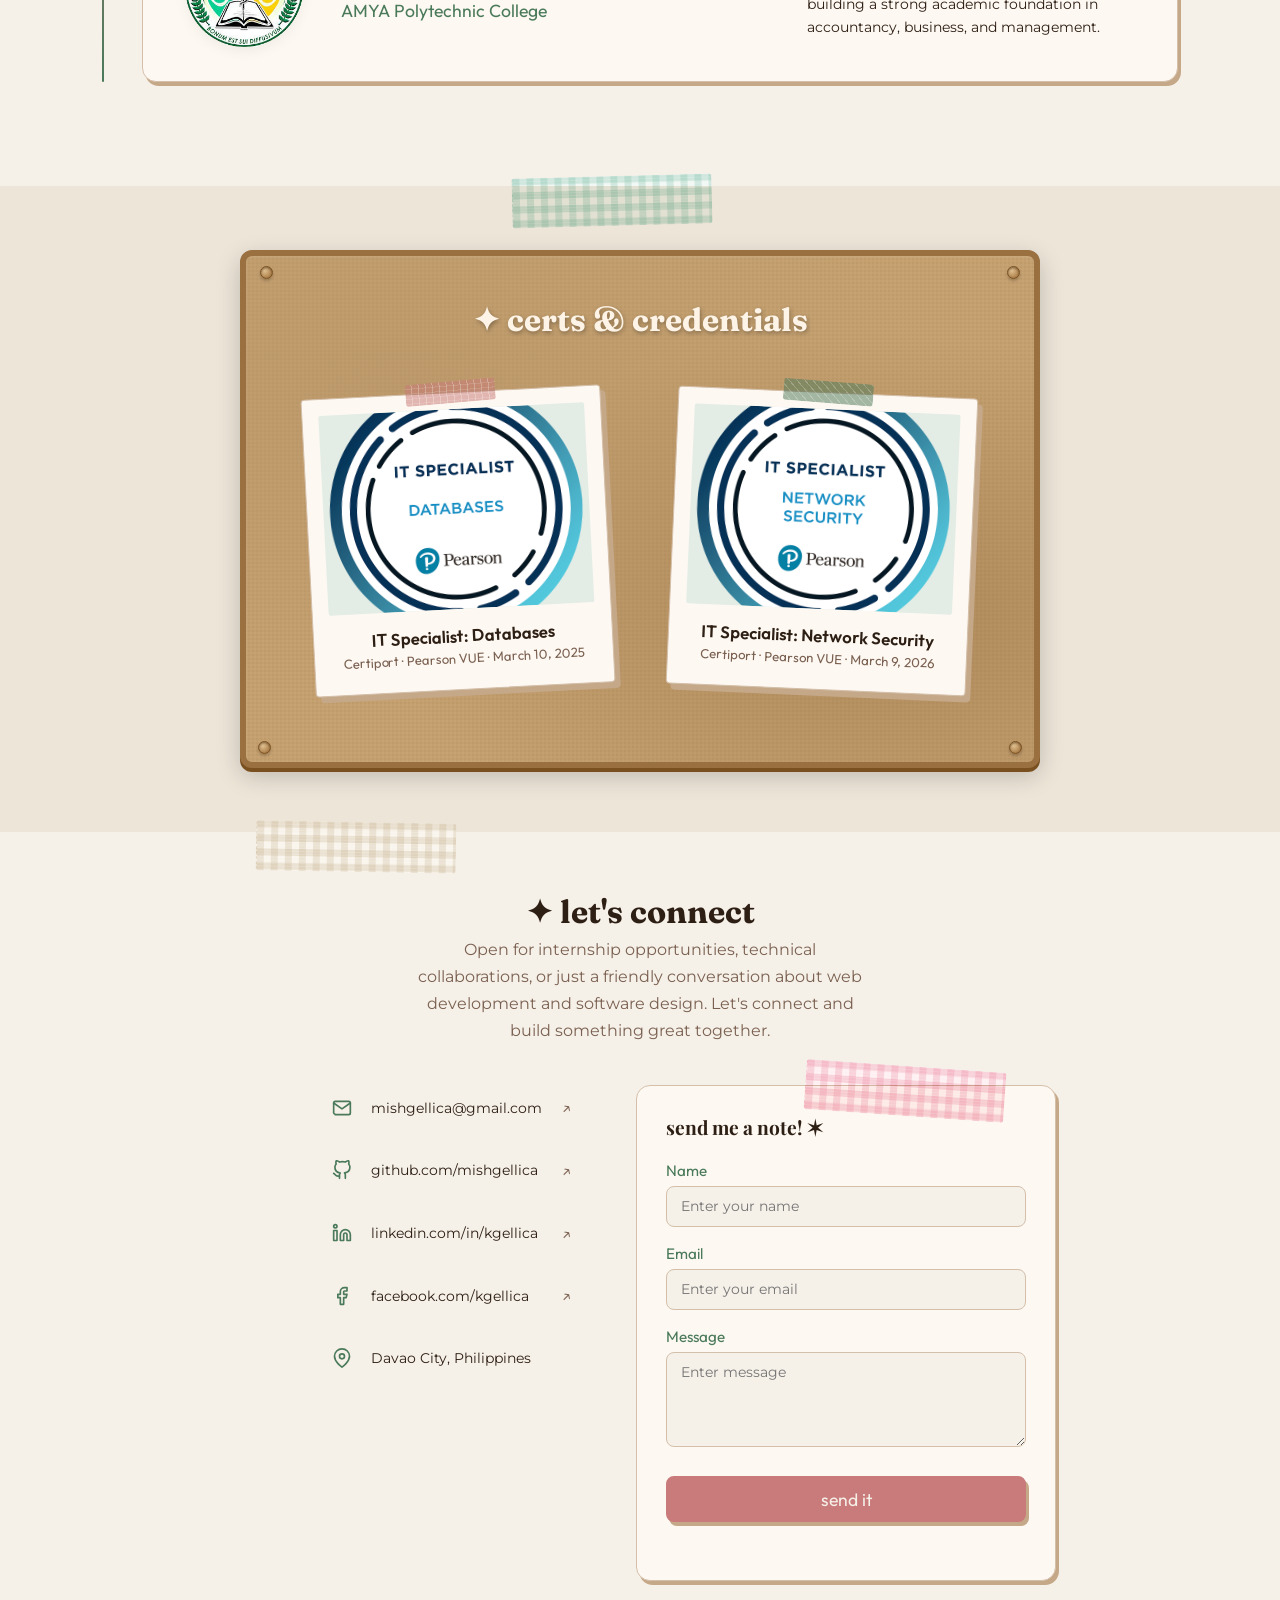
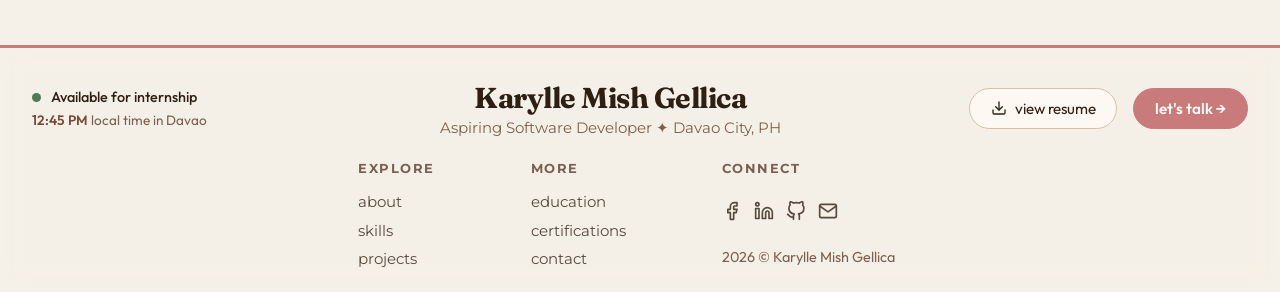
==== commit 8a176918: "fixed project hover effects" ====
--- a/index.html
+++ b/index.html
@@ -205,6 +205,7 @@
     </div>
   </section>
 
+  <!-- PROJECTS -->
   <section class="section projects-section grid-paper-bg" id="projects">
     <h2 class="section-title">✦ projects i've helped build</h2>
     <div class="hero-doodle hero-doodle-line"></div>
@@ -231,6 +232,11 @@
               </a>
             </div>
           </div>
+          <div class="card-sparkles">
+            <span>✦</span>
+            <span>✶</span>
+            <span>✦</span>
+          </div>
           <h3 class="project-title">Android Malware Ensemble Detector</h3>
           <div class="project-stack">
             <span class="stack-tag">Python</span>
@@ -260,6 +266,11 @@
               </a>
             </div>
           </div>
+          <div class="card-sparkles">
+            <span>✦</span>
+            <span>✶</span>
+            <span>✦</span>
+          </div>
           <h3 class="project-title">Diabetes Risk Prediction</h3>
           <div class="project-stack">
             <span class="stack-tag">Python</span>
@@ -285,6 +296,11 @@
                 <svg viewBox="0 0 24 24" width="22" height="22" stroke="currentColor" stroke-width="2" fill="none" stroke-linecap="round" stroke-linejoin="round"><path d="M9 19c-5 1.5-5-2.5-7-3m14 6v-3.87a3.37 3.37 0 0 0-.94-2.61c3.14-.35 6.44-1.54 6.44-7A5.44 5.44 0 0 0 20 4.77 5.07 5.07 0 0 0 19.91 1S18.73.65 16 2.48a13.38 13.38 0 0 0-7 0C6.27.65 5.09 1 5.09 1A5.07 5.07 0 0 0 5 4.77a5.44 5.44 0 0 0-1.5 3.78c0 5.42 3.3 6.61 6.44 7A3.37 3.37 0 0 0 9 18.13V22"></path></svg>
               </a>
             </div>
+          </div>
+          <div class="card-sparkles">
+            <span>✦</span>
+            <span>✶</span>
+            <span>✦</span>
           </div>
           <h3 class="project-title">IrisHR</h3>
           <div class="project-stack">
@@ -314,6 +330,11 @@
               </a>
             </div>
           </div>
+          <div class="card-sparkles">
+            <span>✦</span>
+            <span>✶</span>
+            <span>✦</span>
+          </div>
           <h3 class="project-title">Leo Revita HSMS</h3>
           <div class="project-stack">
             <span class="stack-tag">Laravel</span>
@@ -335,10 +356,15 @@
               <span class="badge">Backend</span>
             </div>
             <div class="project-links">
-              <a href="https://github.com/mishgellica/btms/tree/main" target="_blank" title="View Source on GitHub" class="link-icon">
+              <a href="https://github.com/mishgellica/btms" target="_blank" title="View Source on GitHub" class="link-icon">
                 <svg viewBox="0 0 24 24" width="22" height="22" stroke="currentColor" stroke-width="2" fill="none" stroke-linecap="round" stroke-linejoin="round"><path d="M9 19c-5 1.5-5-2.5-7-3m14 6v-3.87a3.37 3.37 0 0 0-.94-2.61c3.14-.35 6.44-1.54 6.44-7A5.44 5.44 0 0 0 20 4.77 5.07 5.07 0 0 0 19.91 1S18.73.65 16 2.48a13.38 13.38 0 0 0-7 0C6.27.65 5.09 1 5.09 1A5.07 5.07 0 0 0 5 4.77a5.44 5.44 0 0 0-1.5 3.78c0 5.42 3.3 6.61 6.44 7A3.37 3.37 0 0 0 9 18.13V22"></path></svg>
               </a>
             </div>
+          </div>
+          <div class="card-sparkles">
+            <span>✦</span>
+            <span>✶</span>
+            <span>✦</span>
           </div>
           <h3 class="project-title">BTMS: Easy Banking</h3>
           <div class="project-stack">
@@ -364,6 +390,11 @@
               </a>
             </div>
           </div>
+          <div class="card-sparkles">
+            <span>✦</span>
+            <span>✶</span>
+            <span>✦</span>
+          </div>
           <h3 class="project-title">FocusPilot</h3>
           <div class="project-stack">
             <span class="stack-tag">Figma Prototyping</span>
@@ -386,6 +417,11 @@
                 <svg viewBox="0 0 24 24" width="22" height="22" stroke="currentColor" stroke-width="2" fill="none" stroke-linecap="round" stroke-linejoin="round"><path d="M9 19c-5 1.5-5-2.5-7-3m14 6v-3.87a3.37 3.37 0 0 0-.94-2.61c3.14-.35 6.44-1.54 6.44-7A5.44 5.44 0 0 0 20 4.77 5.07 5.07 0 0 0 19.91 1S18.73.65 16 2.48a13.38 13.38 0 0 0-7 0C6.27.65 5.09 1 5.09 1A5.07 5.07 0 0 0 5 4.77a5.44 5.44 0 0 0-1.5 3.78c0 5.42 3.3 6.61 6.44 7A3.37 3.37 0 0 0 9 18.13V22"></path></svg>
               </a>
             </div>
+          </div>
+          <div class="card-sparkles">
+            <span>✦</span>
+            <span>✶</span>
+            <span>✦</span>
           </div>
           <h3 class="project-title">Brewed&Blended</h3>
           <div class="project-stack">
@@ -408,10 +444,15 @@
               <span class="badge">Desktop App</span>
             </div>
             <div class="project-links">
-              <a href="https://github.com/mishgellica/brewed-and-blended" target="_blank" title="View Source on GitHub" class="link-icon">
+              <a href="https://github.com/mishgellica/automata-language-theory" target="_blank" title="View Source on GitHub" class="link-icon">
                 <svg viewBox="0 0 24 24" width="22" height="22" stroke="currentColor" stroke-width="2" fill="none" stroke-linecap="round" stroke-linejoin="round"><path d="M9 19c-5 1.5-5-2.5-7-3m14 6v-3.87a3.37 3.37 0 0 0-.94-2.61c3.14-.35 6.44-1.54 6.44-7A5.44 5.44 0 0 0 20 4.77 5.07 5.07 0 0 0 19.91 1S18.73.65 16 2.48a13.38 13.38 0 0 0-7 0C6.27.65 5.09 1 5.09 1A5.07 5.07 0 0 0 5 4.77a5.44 5.44 0 0 0-1.5 3.78c0 5.42 3.3 6.61 6.44 7A3.37 3.37 0 0 0 9 18.13V22"></path></svg>
               </a>
             </div>
+          </div>
+          <div class="card-sparkles">
+            <span>✦</span>
+            <span>✶</span>
+            <span>✦</span>
           </div>
           <h3 class="project-title">Automata and Language Theory</h3>
           <div class="project-stack">
@@ -420,7 +461,6 @@
           </div>
         </div>
       </div>
-
     </div>
   </section>
 
@@ -492,6 +532,7 @@
     </div>
   </section>
 
+  <!--CERTS -->
   <section class="section certs-section" id="certifications">
     <div class="tape-strip tape-5"></div>
     
--- a/css/style.css
+++ b/css/style.css
@@ -623,13 +623,14 @@
   opacity: 1;
 }
 
-  /* PROJECTS */
+ /* PROJECTS */
 .projects-grid { 
   display: grid; 
   grid-template-columns: repeat(4, 1fr); 
   gap: 2rem 1.5rem; 
   width: 100%;
 }
+
 .project-card { 
   position: relative; 
   overflow: hidden; 
@@ -639,20 +640,39 @@
   border-radius: 16px;    
   padding: 16px;          
   box-shadow: 0 4px 20px rgba(0, 0, 0, 0.02);
-  transition: transform 0.2s ease, box-shadow 0.2s ease;
   height: 100%;        
-  transform: translateY(0);
-  transition: transform 0.4s cubic-bezier(0.25, 1, 0.5, 1), 
-              box-shadow 0.4s cubic-bezier(0.25, 1, 0.5, 1); 
-}
+  transform: translateY(0) scale(1) rotate(0deg);
+  transition: transform 0.5s cubic-bezier(0.34, 1.56, 0.64, 1), 
+              box-shadow 0.5s cubic-bezier(0.34, 1.56, 0.64, 1),
+              background-color 0.3s ease;
+}
+
+/* 🌟 FIXED: Explicitly separated odd/even rules to guarantee all cards jump */
 .project-card:hover {
   cursor: pointer;
-  transform: translateY(-6px);
-  box-shadow: 0 12px 30px rgba(0, 0, 0, 0.08);
-}
-
+  box-shadow: 0 20px 35px rgba(0, 0, 0, 0.12);
+  background-color: var(--bg);
+}
+
+.project-card:nth-child(odd):hover {
+  transform: translateY(-8px) scale(1.02) rotate(-1deg);
+}
+
+.project-card:nth-child(even):hover {
+  transform: translateY(-8px) scale(1.02) rotate(1deg);
+}
+
+/* IMAGE INNER ANIMATIONS */
 .project-card:hover .project-img-wrap img {
-  transform: scale(1.05); 
+  transform: scale(1.12);
+}
+
+.project-card:nth-child(odd):hover .project-img-wrap {
+  transform: scale(0.96) rotate(1.5deg);
+}
+
+.project-card:nth-child(even):hover .project-img-wrap {
+  transform: scale(0.96) rotate(-1.5deg);
 }
 
 .card-link-overlay {
@@ -661,13 +681,14 @@
   left: 0;
   width: 100%;
   height: 100%;
-  z-index: 5; 
+  z-index: 4; 
 }
 
 .featured-card { 
   grid-column: auto !important; 
   flex-direction: column !important; 
 }
+
 .project-img-wrap {
   width: 100%;
   aspect-ratio: 16 / 9;  
@@ -676,13 +697,15 @@
   position: relative;
   z-index: 1; 
   margin-bottom: 4px;     
+  transition: transform 0.5s cubic-bezier(0.34, 1.56, 0.64, 1);
 }
 
 .project-img-wrap img { 
   width: 100%; 
   height: 100%; 
   object-fit: cover; 
-  transition: transform 0.4s cubic-bezier(0.25, 1, 0.5, 1);
+  /* 🌟 FIXED: Synced timing curve with parent wrapper for buttery smooth scaling */
+  transition: transform 0.5s cubic-bezier(0.34, 1.56, 0.64, 1);
 }
 
 .project-img-wrap::after {
@@ -698,11 +721,13 @@
   background-image: url("data:image/svg+xml,%3Csvg viewBox='0 0 200 200' xmlns='http://www.w3.org/2000/svg'%3E%3Cfilter id='noiseFilter'%3E%3CfeTurbulence type='fractalNoise' baseFrequency='0.8' numOctaves='3' stitchTiles='stitch'/%3E%3C/filter%3E%3Crect width='100%25' height='100%25' filter='url(%23noiseFilter)'/%3E%3C/svg%3E");
 }
 
+/* 🌟 CLEANED: Merged duplicate declarations into a single block */
 .project-info { 
   padding: 0.75rem 0.25rem 0.25rem 0.25rem; 
   display: flex; 
   flex-direction: column; 
   gap: 0.5rem;
+  position: relative;
 }
 
 .project-meta-row {
@@ -739,8 +764,24 @@
   font-size: 1.15rem; 
   line-height: 1.2;
   color: var(--text); 
-  margin: 0;                     
-}
+  margin: 0;                               
+}
+
+/* TAG & BADGE ANIMATIONS */
+.project-badges .badge,
+.project-stack .stack-tag {
+  display: inline-block;
+  transition: transform 0.4s cubic-bezier(0.175, 0.885, 0.32, 1.275), background-color 0.2s ease;
+}
+
+.project-card:hover .project-badges .badge {
+  transform: scale(1.1) translateY(-3px);
+}
+
+.project-card:hover .stack-tag:nth-child(1) { transform: translateY(-4px) rotate(-2deg); transition-delay: 0.02s; }
+.project-card:hover .stack-tag:nth-child(2) { transform: translateY(-2px) rotate(3deg);  transition-delay: 0.06s; }
+.project-card:hover .stack-tag:nth-child(3) { transform: translateY(-5px) rotate(-1deg); transition-delay: 0.10s; }
+.project-card:hover .stack-tag:nth-child(4) { transform: translateY(-3px) rotate(2deg);  transition-delay: 0.14s; }
 
 .project-stack { 
   display: flex; 
@@ -758,6 +799,50 @@
   border: none !important; 
 }
 
+/* SPARKLES GRAPHICS */
+.card-sparkles {
+  position: absolute;
+  right: 10px;
+  top: 12px;
+  display: flex;
+  gap: 4px;
+  pointer-events: none;
+  font-size: 1.1rem;
+  color: var(--accent, #ff7a00); 
+}
+
+.card-sparkles span {
+  opacity: 0;
+  transform: scale(0.3) translateY(10px);
+  transition: transform 0.4s cubic-bezier(0.34, 1.56, 0.64, 1), opacity 0.3s ease;
+}
+
+.project-card:hover .card-sparkles span:nth-child(1) {
+  opacity: 1;
+  transform: scale(1) translateY(-4px) rotate(-15deg);
+  transition-delay: 0.1s;
+  animation: jitterSparkle 2s infinite alternate ease-in-out 0.2s;
+}
+
+.project-card:hover .card-sparkles span:nth-child(2) {
+  opacity: 1;
+  transform: scale(1.3) translateY(-10px);
+  transition-delay: 0.05s;
+  animation: jitterSparkle 1.5s infinite alternate ease-in-out;
+}
+
+.project-card:hover .card-sparkles span:nth-child(3) {
+  opacity: 1;
+  transform: scale(1) translateY(-4px) rotate(15deg);
+  transition-delay: 0.15s;
+  animation: jitterSparkle 2s infinite alternate ease-in-out 0.4s;
+}
+
+@keyframes jitterSparkle {
+  0% { transform: translateY(-10px) scale(1.3) rotate(0deg); opacity: 0.9; }
+  100% { transform: translateY(-13px) scale(1.4) rotate(10deg); opacity: 1; }
+}
+
 .project-links {
   display: flex;
   gap: 1.2rem;
@@ -778,7 +863,7 @@
   transform: translateY(-2px);
 }
 
-/* Responsive Overrides for Tablets/Mobile Screen Sizes */
+/* RESPONSIVE */
 @media (max-width: 768px) {
   .projects-grid {
     grid-template-columns: 1fr; 
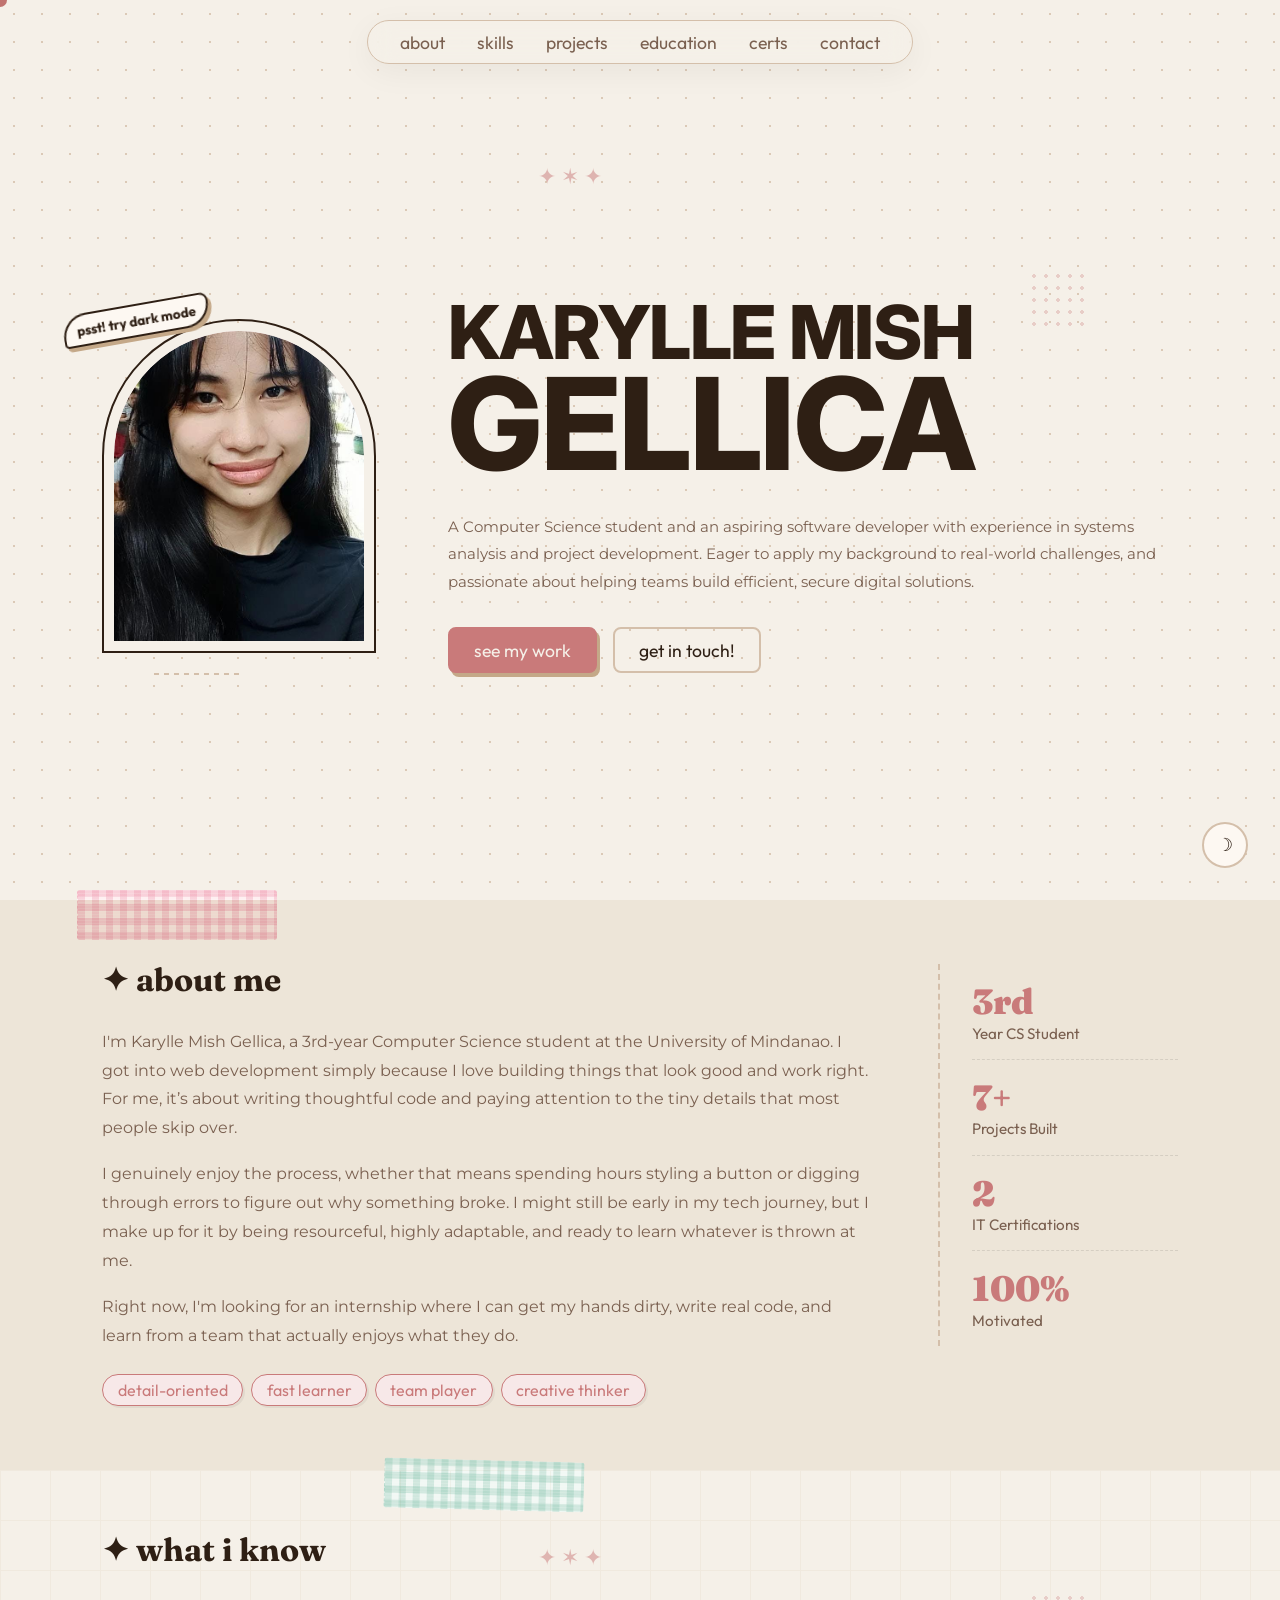
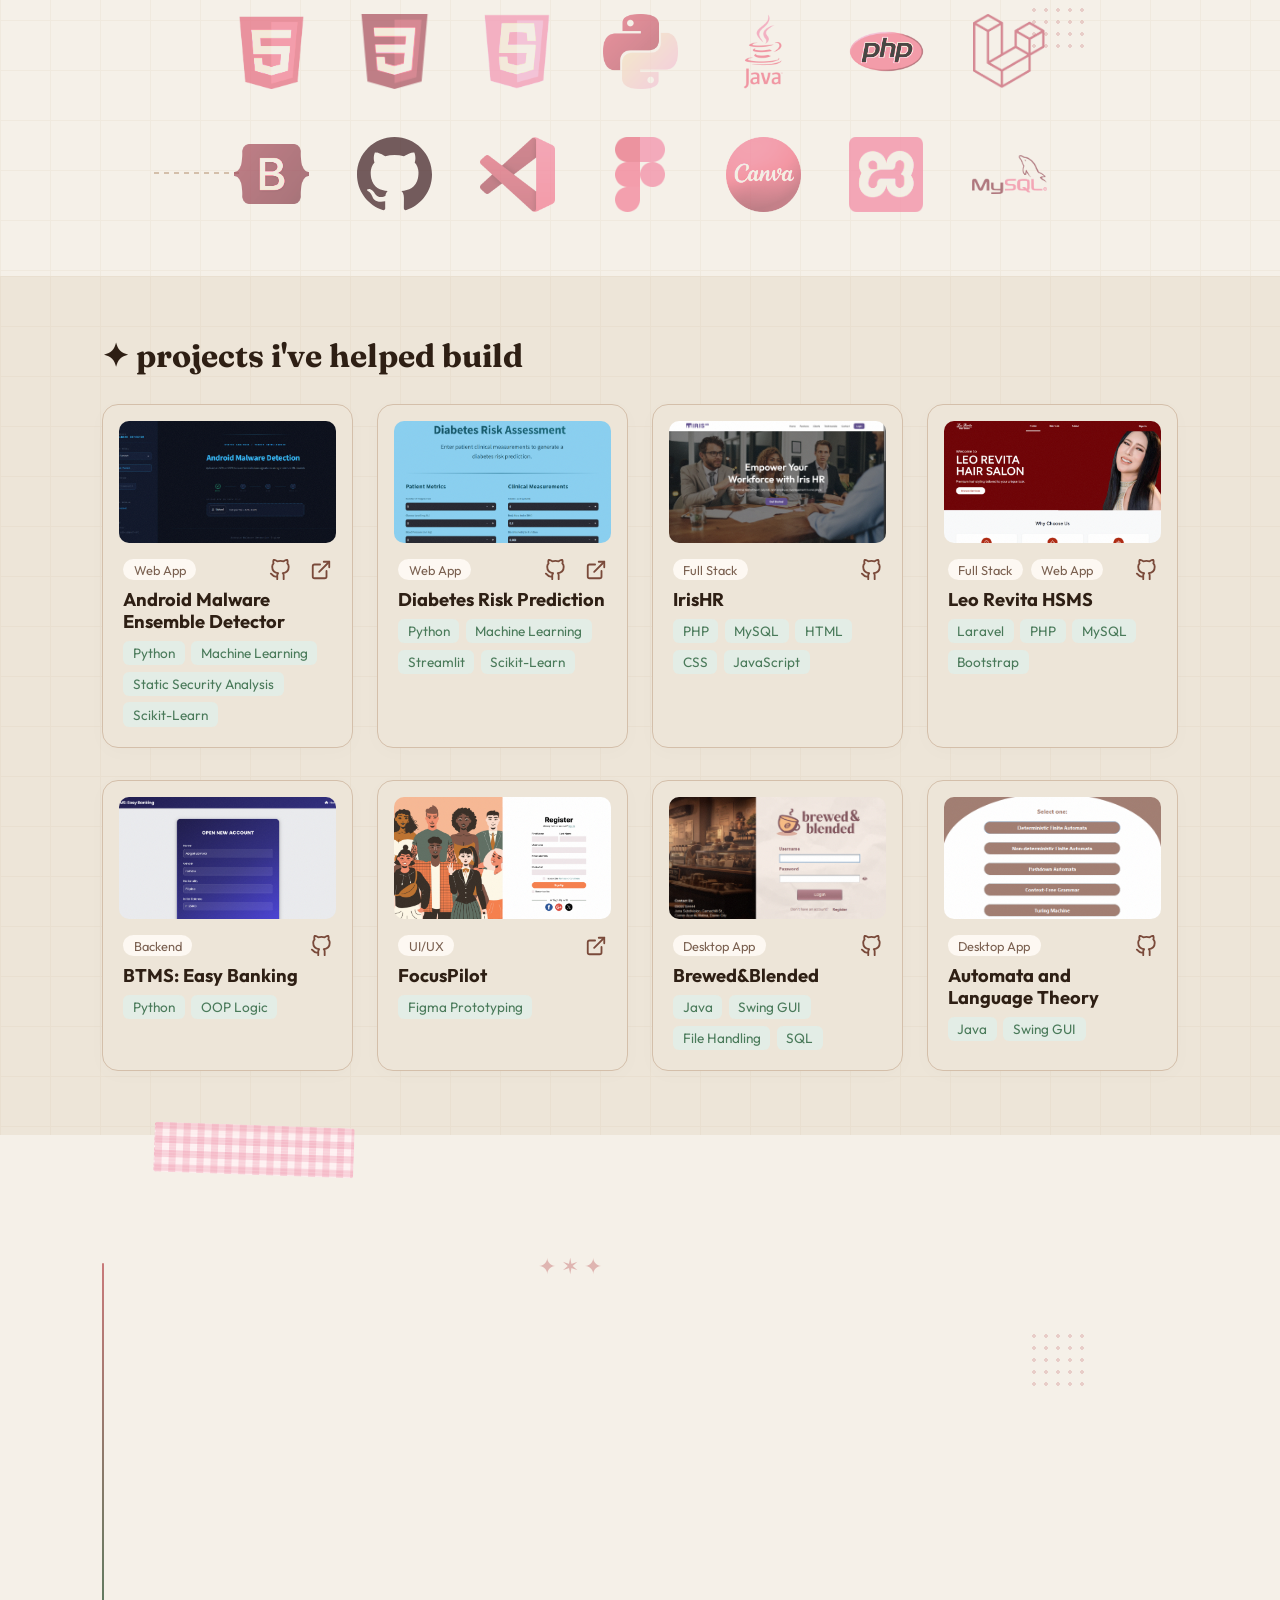
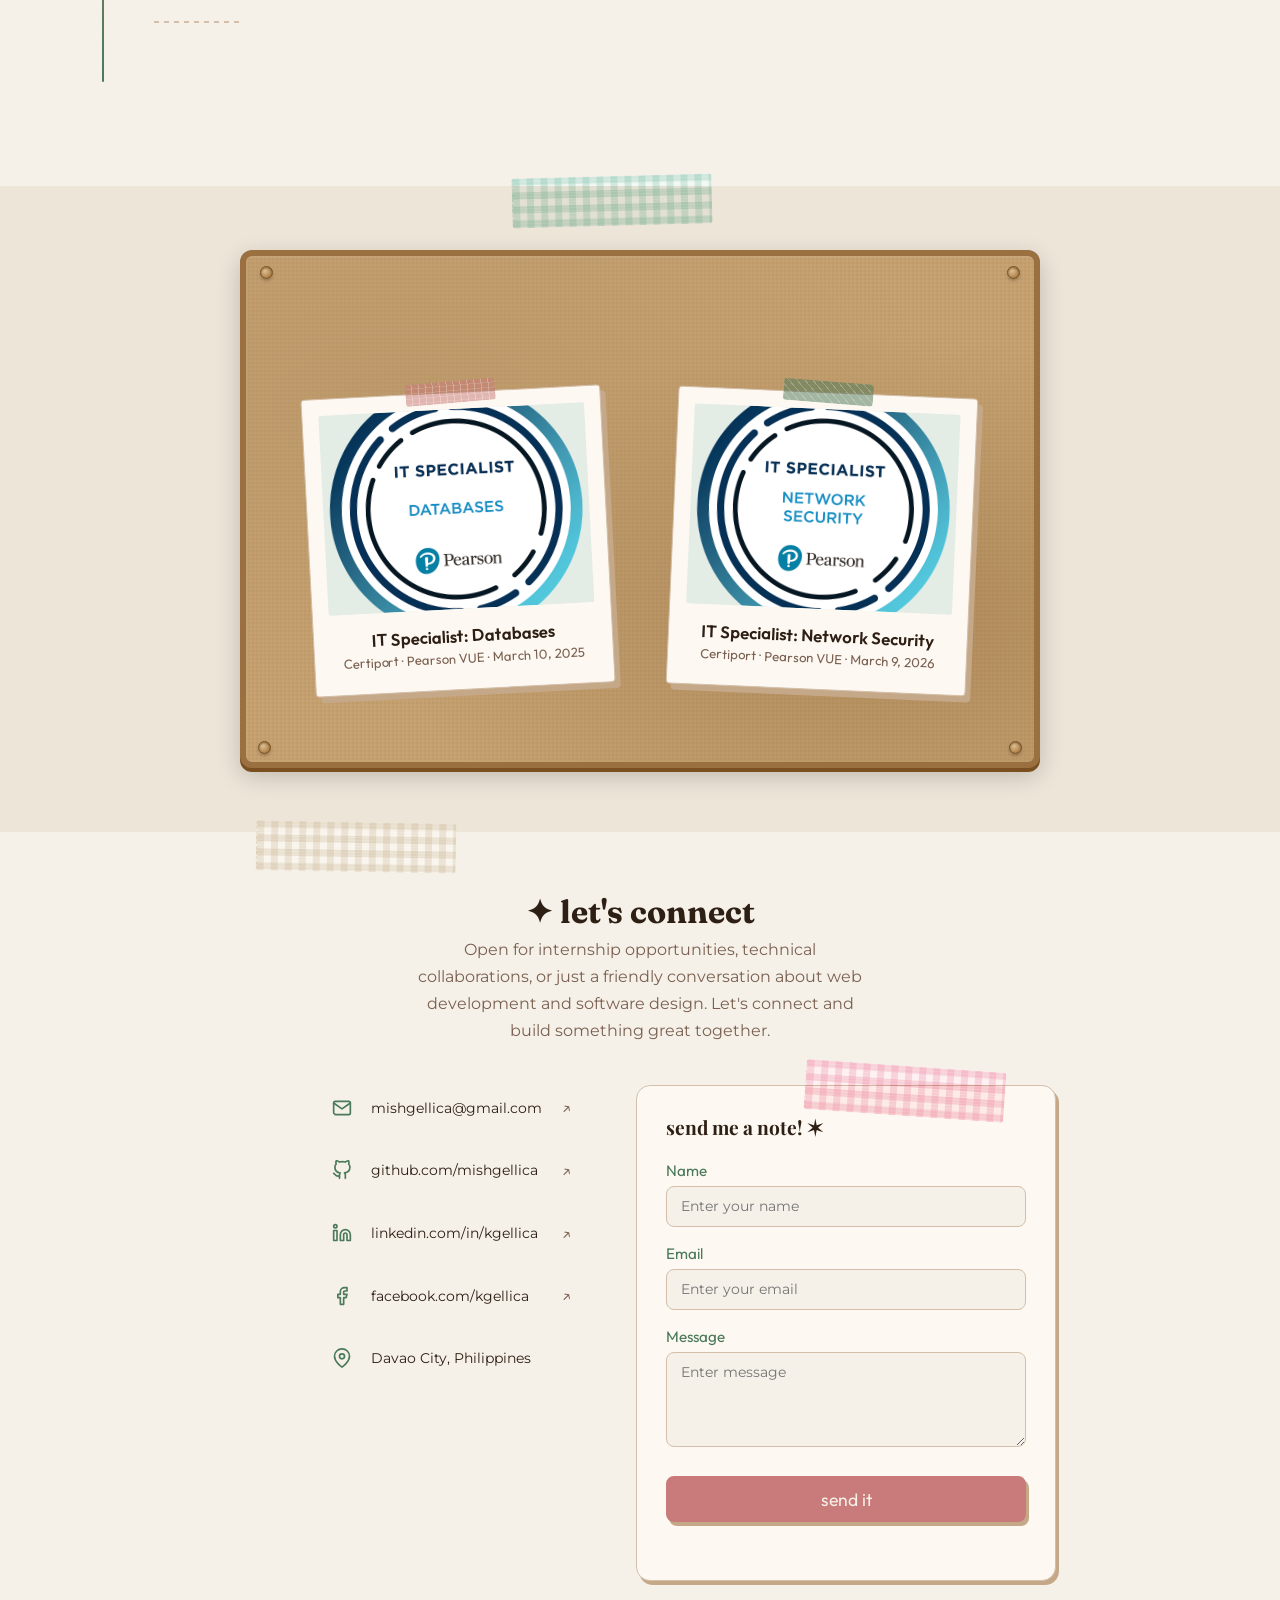
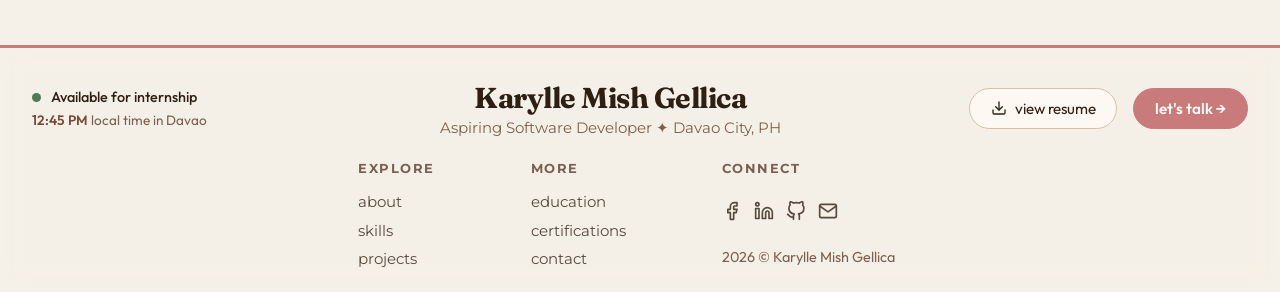
==== commit 6d80c4bc: "added some features" ====
--- a/index.html
+++ b/index.html
@@ -55,7 +55,11 @@
         <div class="photo-frame">
             <img src="assets/mergrande.jpg" alt="Karylle Mish Gellica" />
         </div>
-      </div>
+        <div class="darkmode-hint">
+          <span>psst! try dark mode</span>
+        </div>
+      </div>
+
       <div class="hero-text">
         <h1 class="hero-name">
           <span class="first-name">Karylle Mish</span>
--- a/css/style.css
+++ b/css/style.css
@@ -393,7 +393,7 @@
 
 .hero-inner {
   display: flex; align-items: center; justify-content: center;
-  gap: 10rem; padding: 2.5rem 8%;
+  gap: 4.5rem; padding: 2.5rem 8%;
   position: relative; z-index: 2;
 }
 .sp-1 { top: -25px; left: 15px; transform: scale(1.2) rotate(15deg); }
@@ -402,10 +402,13 @@
 .sp-4 { top: -10px; right: 25px; transform: scale(0.9) rotate(20deg); }
 
 /* PHOTO */
+.hero-photo-wrap {
+  position: relative; 
+}
 .photo-frame {
   width: 250px; 
   height: 310px;
-  border-radius: 125px 125px 0 0; /* Keeps the perfect arch shape */
+  border-radius: 125px 125px 0 0; 
   overflow: hidden;
   display: flex; 
   align-items: center; 
@@ -427,6 +430,27 @@
   border-radius: inherit; 
 }
 
+.darkmode-hint {
+  position: absolute;
+  top: -15px;
+  left: -40px;
+  background: var(--card, #fff);
+  border: 2px solid var(--text);
+  padding: 0.3rem 0.75rem;
+  border-radius: 30px 10px 30px 5px; /* Quirky scrapbook asymmetrical corner cuts */
+  transform: rotate(-10deg);
+  z-index: 5;
+  box-shadow: var(--shadow, 3px 3px 0 var(--text));
+  animation: floatHint 3s infinite alternate ease-in-out;
+  pointer-events: none;
+  white-space: nowrap;
+}
+.darkmode-hint span {
+  font-family: var(--font-hand);
+  font-size: 0.85rem;
+  color: var(--text);
+  font-weight: bold;
+}
 /* HERO TEXT */
 .hero-text { max-width: 900px; }
 .hero-name {
@@ -444,12 +468,16 @@
   font-size: clamp(3rem, 5.8vw, 9rem);
   white-space: nowrap;
   letter-spacing: -0.02em;
+  display: inline-block;
+  animation: nameWobbleLeft 3s infinite alternate ease-in-out;
 }
 .hero-name .last-name {
   font-size: clamp(4.5rem, 10vw, 9.7rem);
   text-transform: uppercase; 
   white-space: nowrap;
   letter-spacing: -0.01em;
+  display: inline-block;
+  animation: nameWobbleRight 3s infinite alternate ease-in-out 0.5s;
 }
 .hero-role {
   font-family: var(--font-hand); font-size: 1.5rem; color: var(--text); font-weight: 700; letter-spacing: 0.02em;
@@ -475,6 +503,46 @@
 .btn-outline:hover { background: var(--pink-pale); }
 .sm-btn { font-size: 0.95rem; padding: 0.45rem 1.1rem; margin-top: 0.5rem; }
 .full-width { width: 100%; text-align: center; margin-top: 0.5rem; }
+
+@keyframes floatHint {
+  0% { transform: translateY(0) rotate(-10deg); }
+  100% { transform: translateY(-8px) rotate(-8deg); }
+}
+
+/* Wobbly breathing path transformations for first name */
+@keyframes nameWobbleLeft {
+  0% { transform: translateY(0) rotate(0deg) scale(1); }
+  50% { transform: translateY(-2px) rotate(-0.5deg) scale(1.005); }
+  100% { transform: translateY(1px) rotate(0.5deg) scale(0.995); }
+}
+
+/* Wobbly breathing path transformations for last name */
+@keyframes nameWobbleRight {
+  0% { transform: translateY(0) rotate(0deg) scale(1); }
+  50% { transform: translateY(2px) rotate(0.5deg) scale(0.998); }
+  100% { transform: translateY(-1px) rotate(-0.5deg) scale(1.002); }
+}
+
+/* MOBILE MEDIA QUERY TWEAK */
+@media (max-width: 900px) {
+  .hero-inner { 
+    flex-direction: column; 
+    text-align: center; 
+    gap: 3rem; /* Gives spacing fallback when everything turns stacked vertical */
+    padding: 2rem 5%; 
+  }
+  .darkmode-hint {
+    left: 50%;
+    transform: translateX(-50%) rotate(-5deg);
+    top: -25px;
+    animation: floatHintMobile 3s infinite alternate ease-in-out;
+  }
+}
+
+@keyframes floatHintMobile {
+  0% { transform: translateX(-50%) translateY(0) rotate(-5deg); }
+  100% { transform: translateX(-50%) translateY(-6px) rotate(-3deg); }
+}
 
 /* SECTIONS */
 .section { padding: 4rem 8%; position: relative; z-index: 2; }
@@ -1667,10 +1735,11 @@
   margin: 0;
   white-space: nowrap; 
 }
+/* BACK TO TOP (STACKED ON TOP OF TOGGLE) */
 .back-to-top {
   position: fixed;
-  bottom: 2rem;
-  left: 2rem;
+  bottom: 5.5rem; 
+  right: 2rem;    
   width: 46px;
   height: 46px;
   border-radius: 50%;
@@ -1681,7 +1750,7 @@
   display: flex;
   align-items: center;
   justify-content: center;
-  z-index: 99; 
+  z-index: 500;  
   opacity: 0;
   visibility: hidden;
   transform: translateY(15px);
@@ -1712,11 +1781,29 @@
   .about-stats { max-width: 100%; }
   .featured-card { flex-direction: column; }
   .featured-card .project-img-wrap { width: 100%; border-right: none; border-bottom: 1.5px solid var(--border); }
-  .contact-wrap { grid-template-columns: 1fr; gap: 2.5rem;}
-  .contact-links {justify-self: center; width: 100%; max-width: 320px; margin: 0 auto;}
   .section { padding: 4rem 5%; }
   .scrap-label-1, .scrap-label-2, .scrap-sticker-1, .scrap-sticker-2, .scrap-sticker-3 { display: none; }
   .projects-grid { grid-template-columns: repeat(2, 1fr); gap: 1.5rem; }
+  .contact-wrap { 
+    grid-template-columns: 1fr; 
+    gap: 2.5rem;
+    justify-content: center; 
+    align-items: center; 
+  }
+  
+  .contact-links {
+    justify-self: center; 
+    width: 100%; 
+    max-width: 320px; 
+    margin: 0 auto;
+  }
+  .contact-form {
+    justify-self: center;   
+    align-self: center;
+    width: 100%;
+    max-width: 450px;       
+    margin: 0 auto;         
+  }
   .footer-top {
     flex-direction: column;
     text-align: center;
@@ -1767,7 +1854,7 @@
     justify-content: center;
   }
     .back-to-top {
-    bottom: 1.5rem;
+    bottom: 2rem;
     right: 1.5rem;
     width: 42px;
     height: 42px;
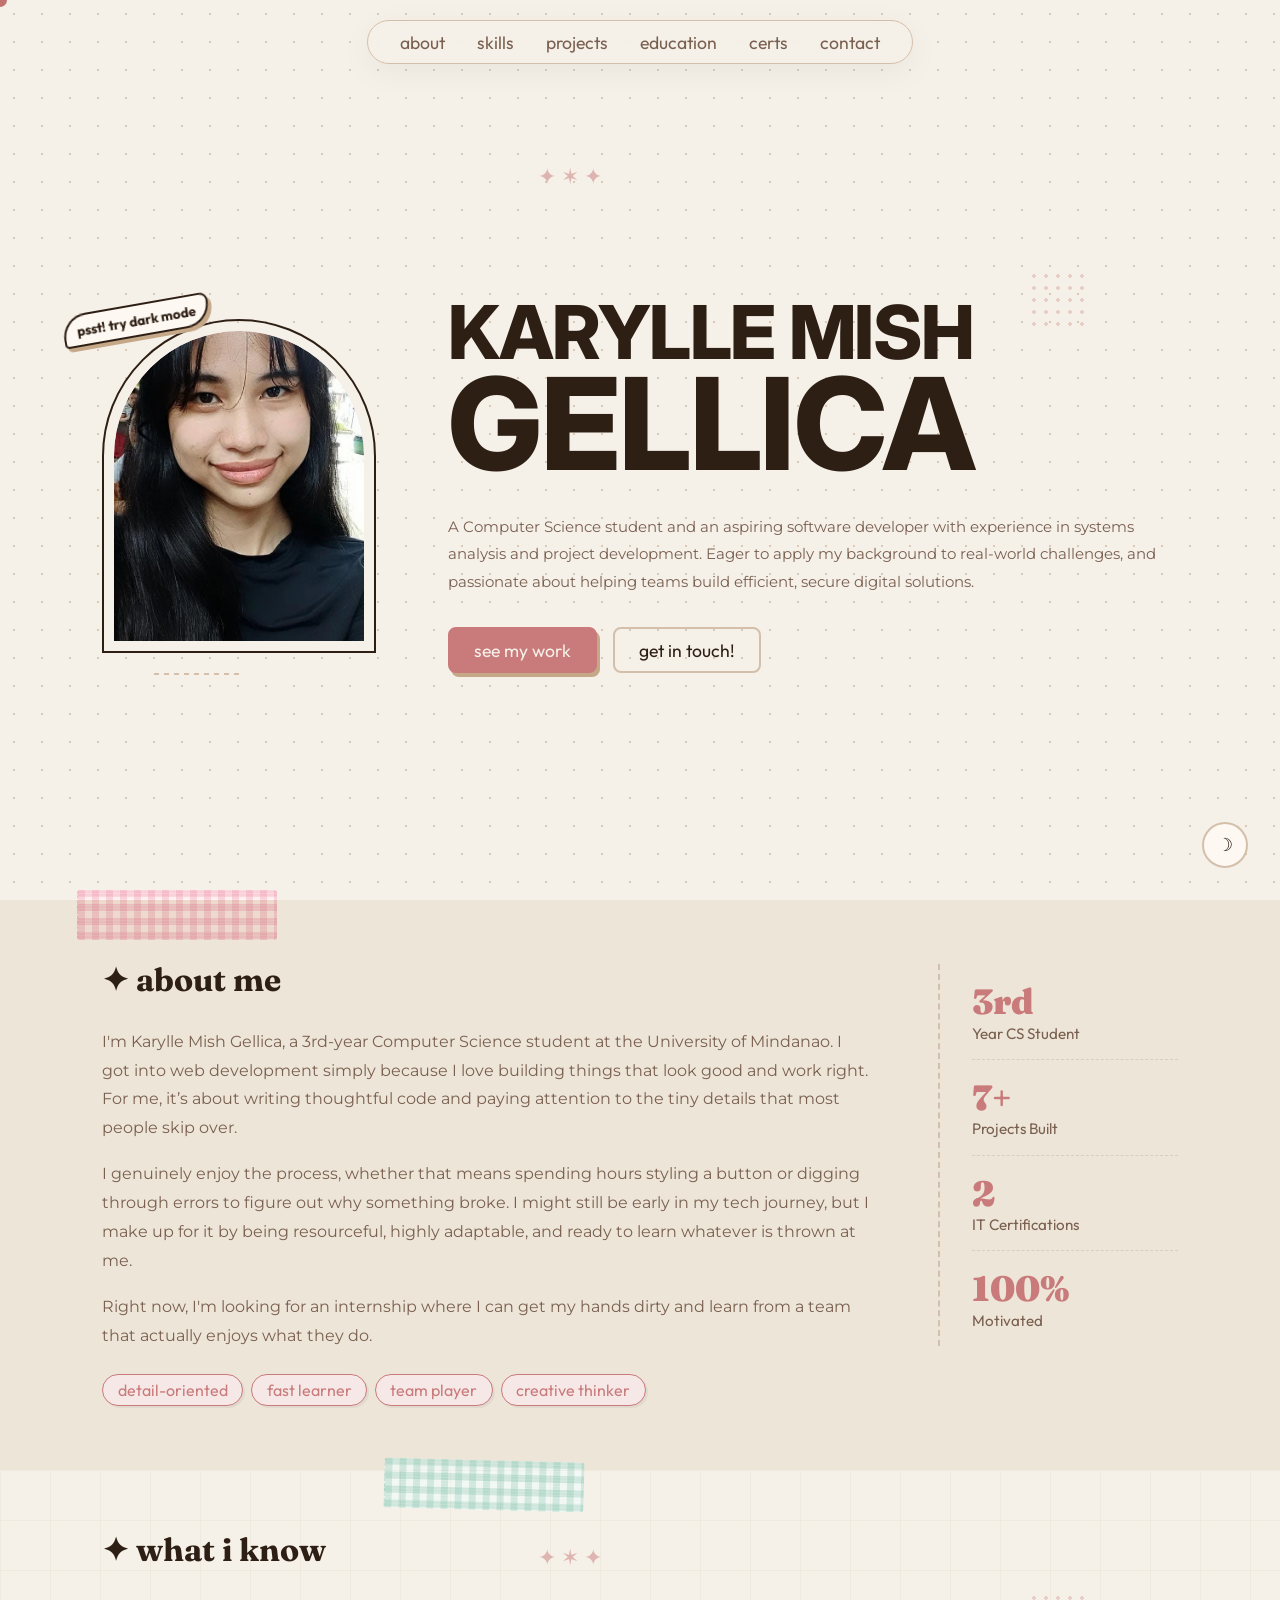
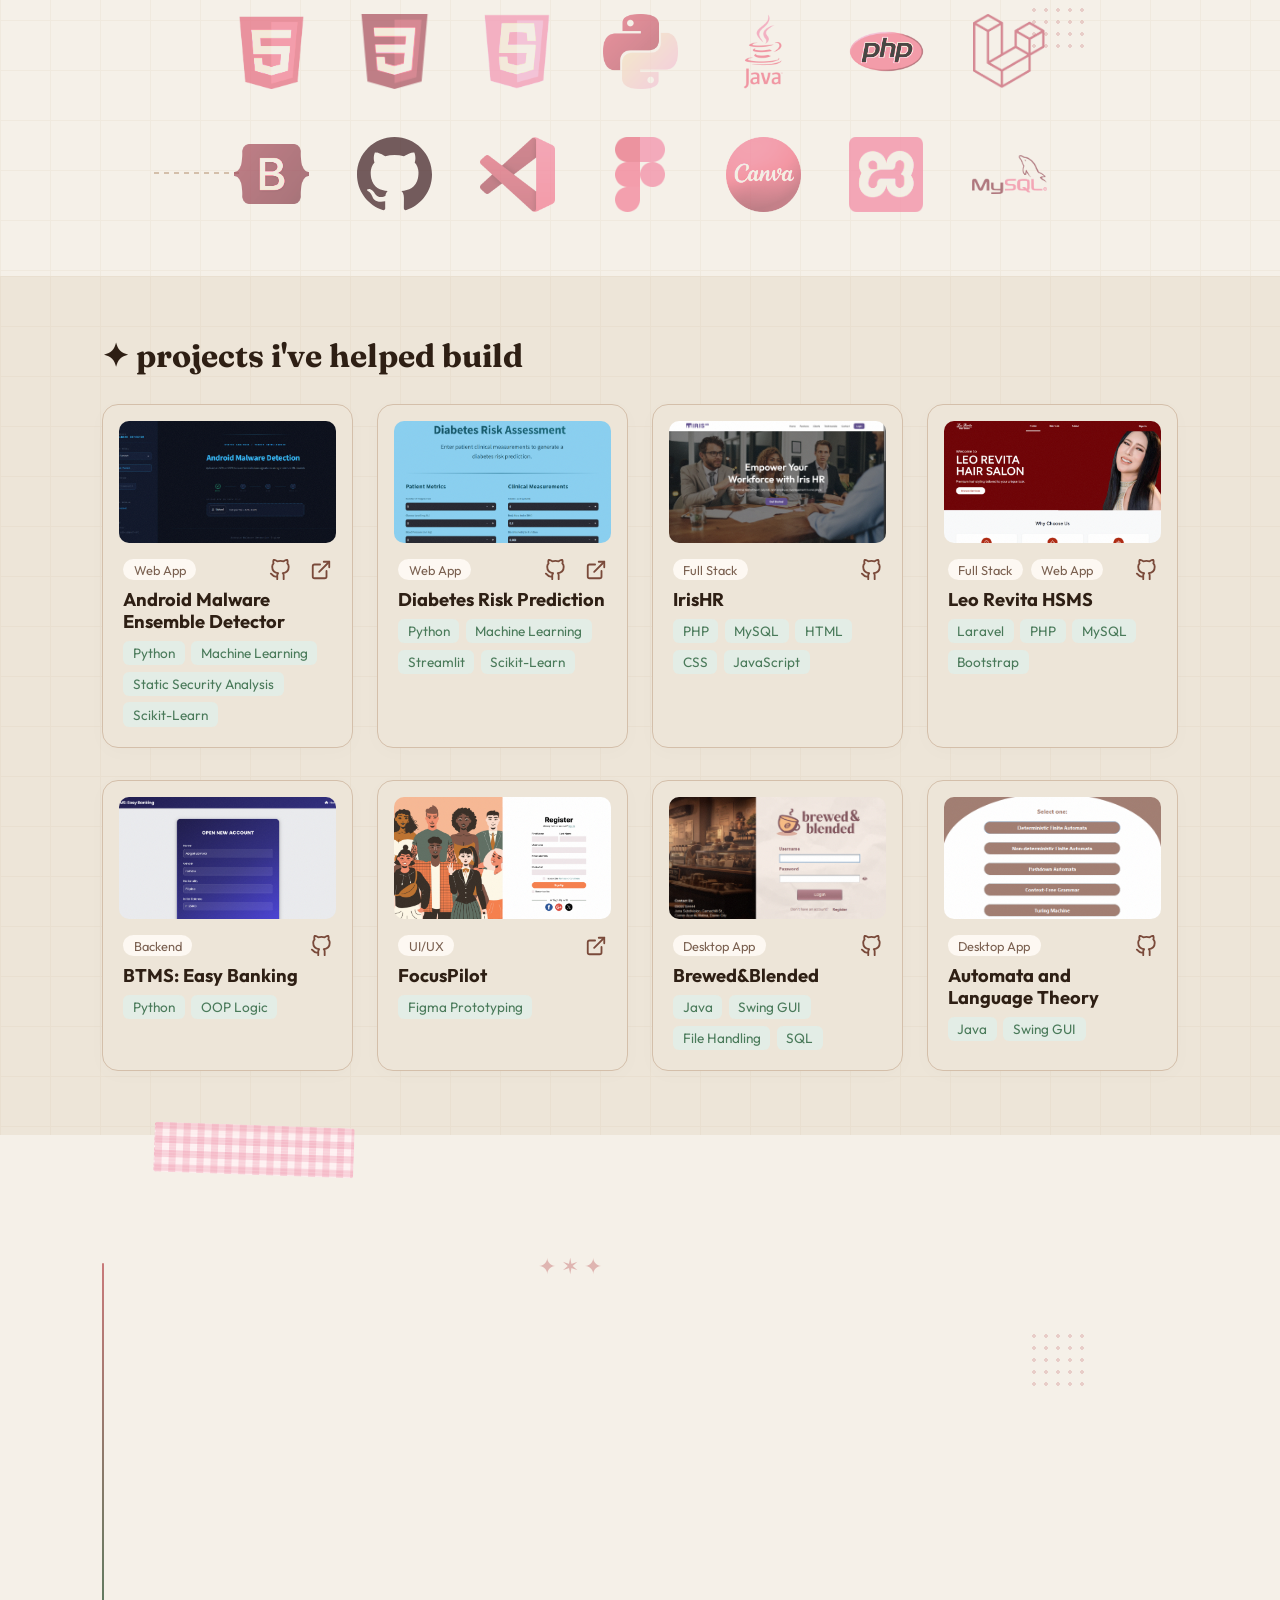
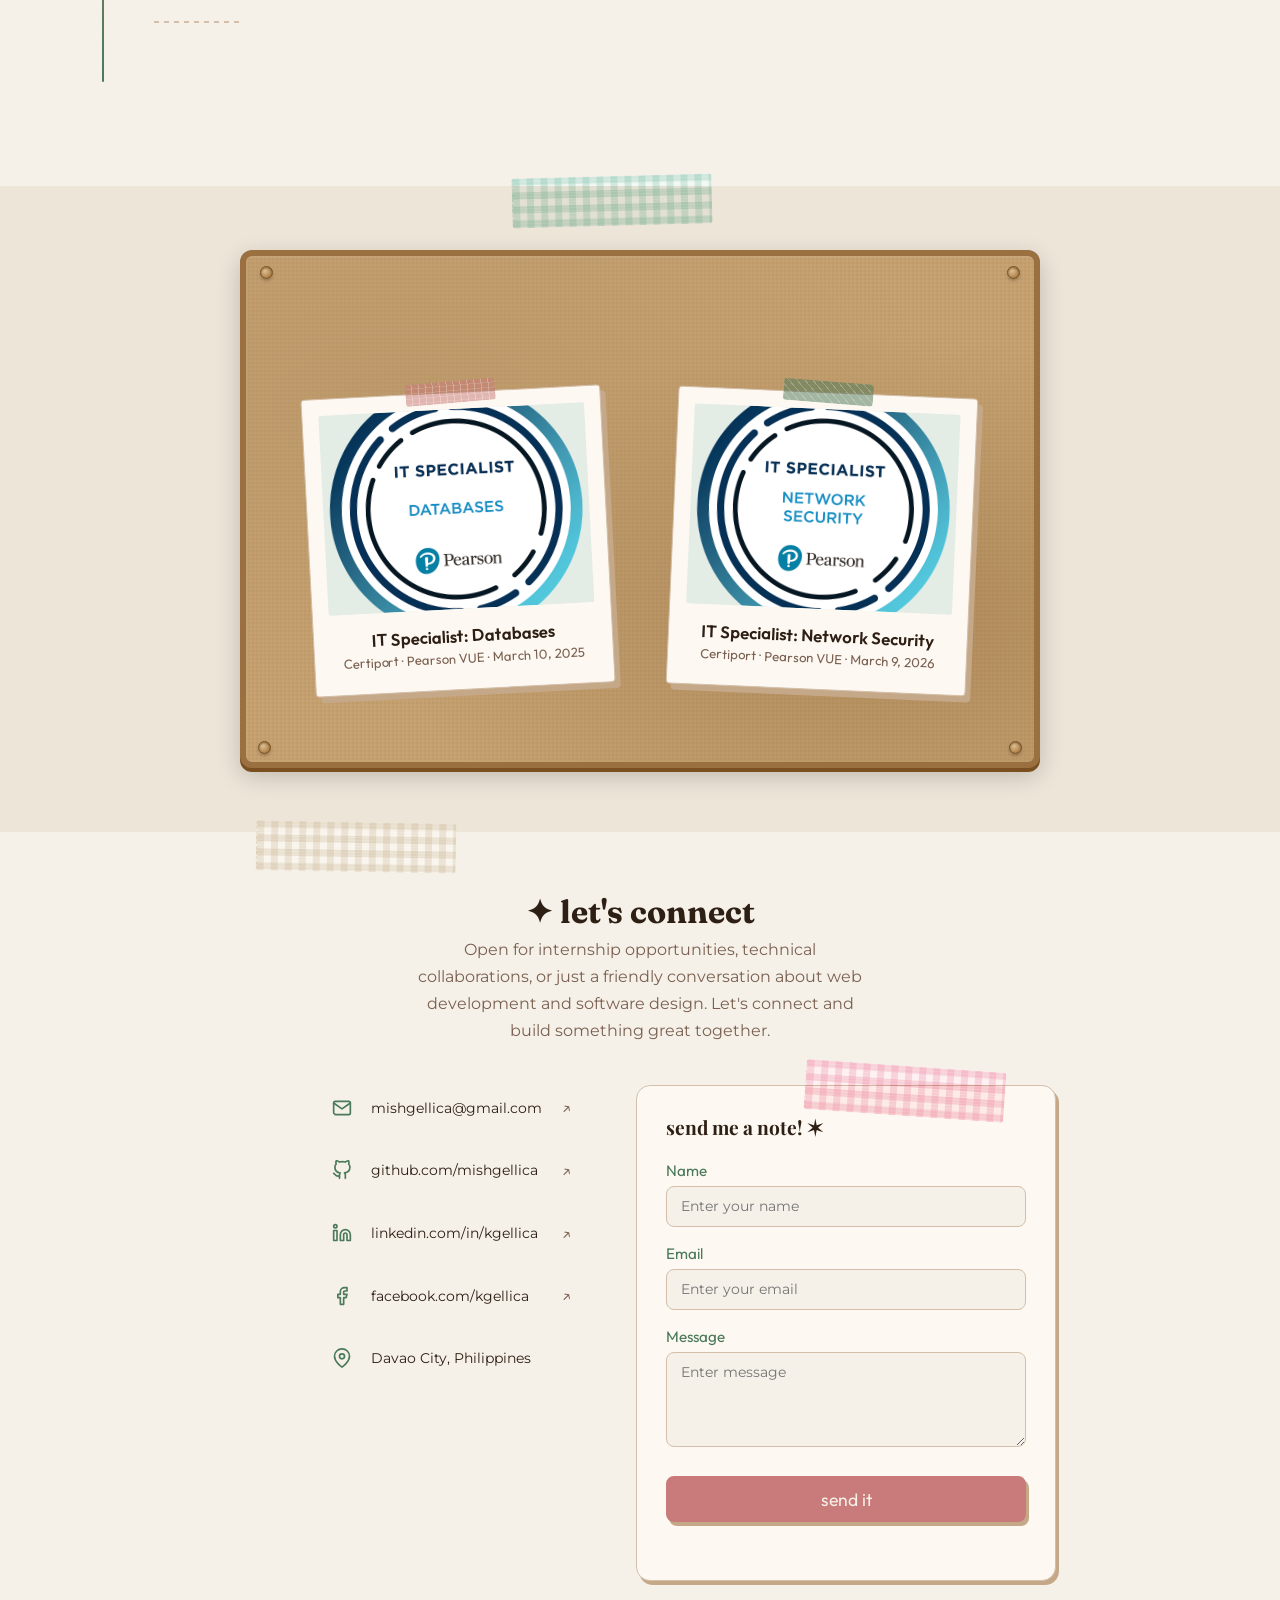
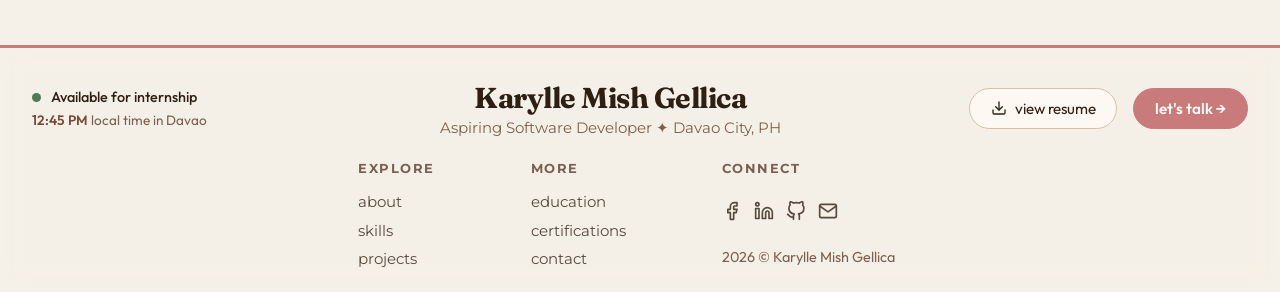
==== commit a5bc550a: "added smt better" ====
--- a/index.html
+++ b/index.html
@@ -84,7 +84,7 @@
         <h2 class="section-title">✦ about me </h2>
         <p>I'm Karylle Mish Gellica, a 3rd-year Computer Science student at the University of Mindanao. I got into web development simply because I love building things that look good and work right. For me, it’s about writing thoughtful code and paying attention to the tiny details that most people skip over.</p>
         <p>I genuinely enjoy the process, whether that means spending hours styling a button or digging through errors to figure out why something broke. I might still be early in my tech journey, but I make up for it by being resourceful, highly adaptable, and ready to learn whatever is thrown at me.</p>
-        <p>Right now, I'm looking for an internship where I can get my hands dirty, write real code, and learn from a team that actually enjoys what they do.</p>
+        <p>Right now, I'm looking for an internship where I can get my hands dirty and learn from a team that actually enjoys what they do.</p>
         <div class="about-pills">
           <span class="pill">detail-oriented</span>
           <span class="pill">fast learner</span>
--- a/css/style.css
+++ b/css/style.css
@@ -451,6 +451,18 @@
   color: var(--text);
   font-weight: bold;
 }
+[data-theme="dark"] .darkmode-hint span {
+  font-size: 0; 
+}
+[data-theme="dark"] .darkmode-hint span::after {
+  content: "ah, much better! 🌙"; 
+  font-family: var(--font-hand);
+  font-size: 0.85rem; 
+}
+[data-theme="dark"] .darkmode-hint {
+  transform: rotate(5deg); 
+  background: var(--card); 
+}
 /* HERO TEXT */
 .hero-text { max-width: 900px; }
 .hero-name {
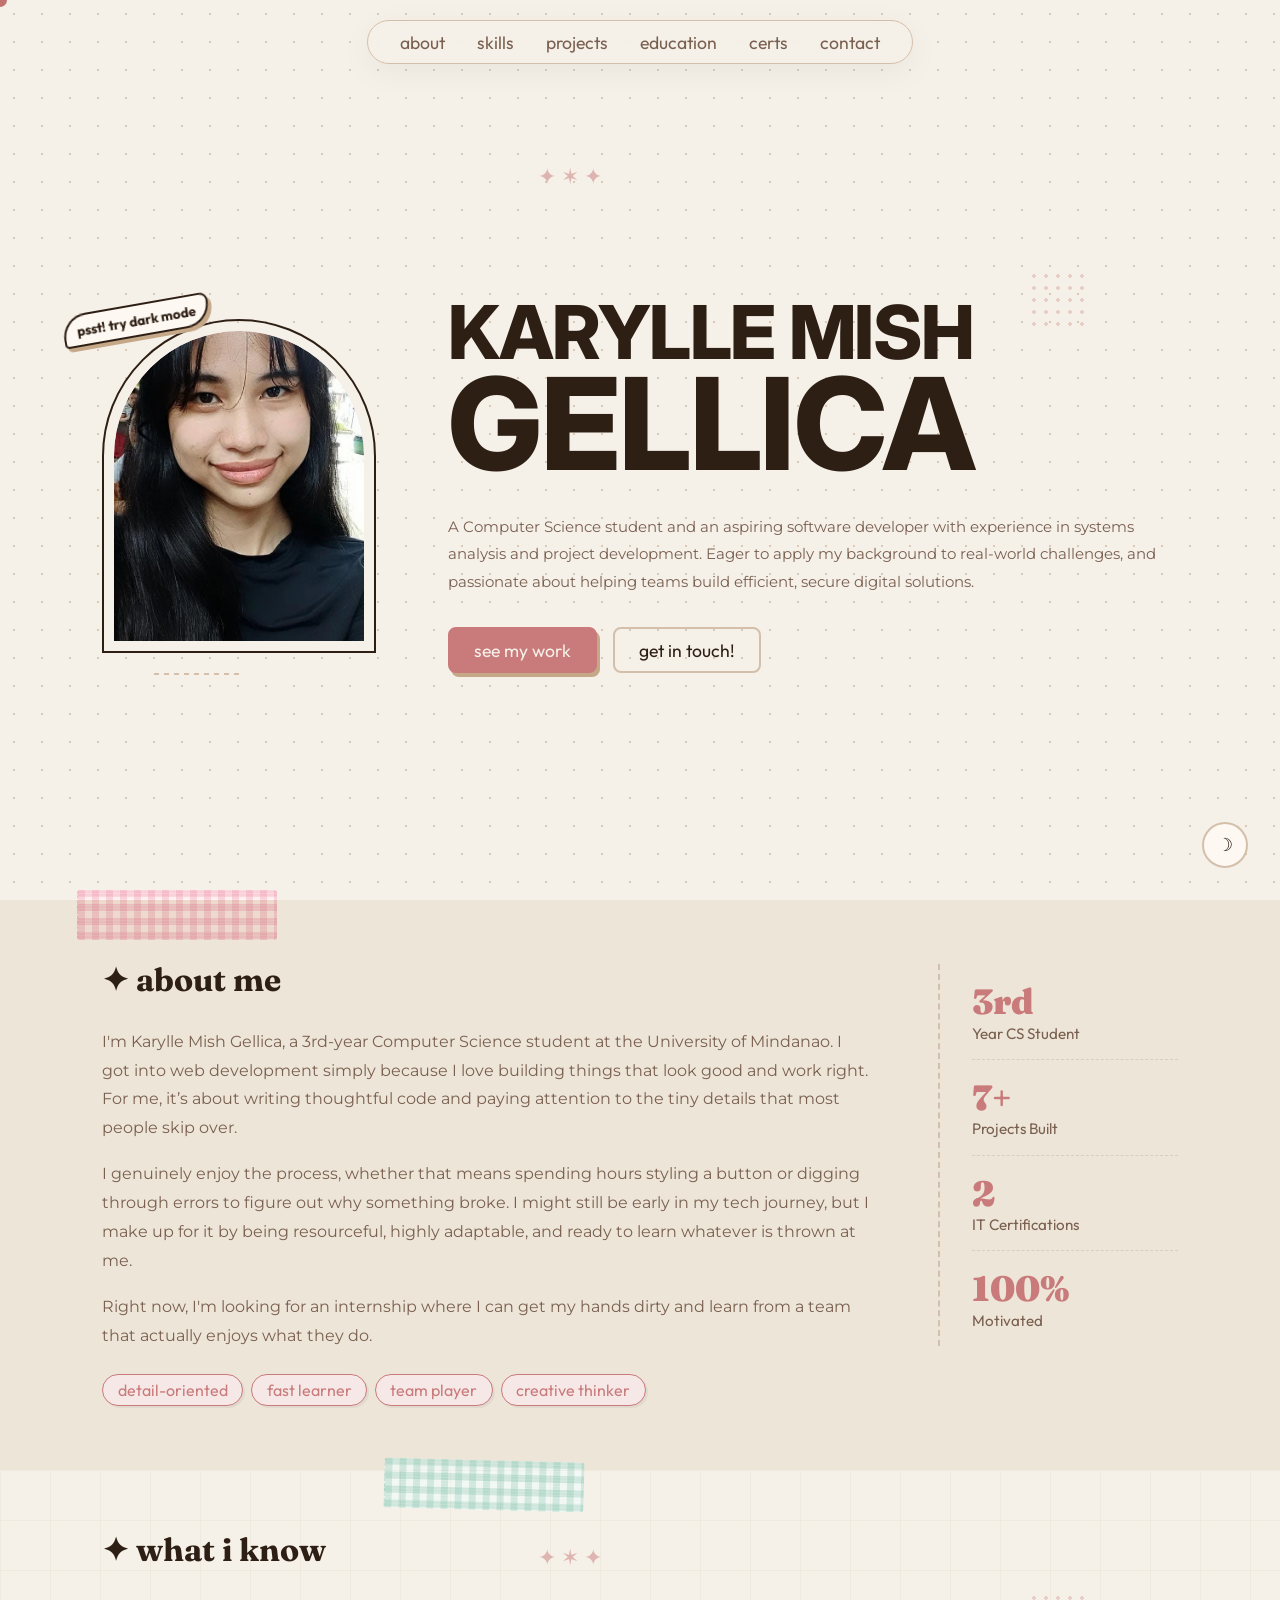
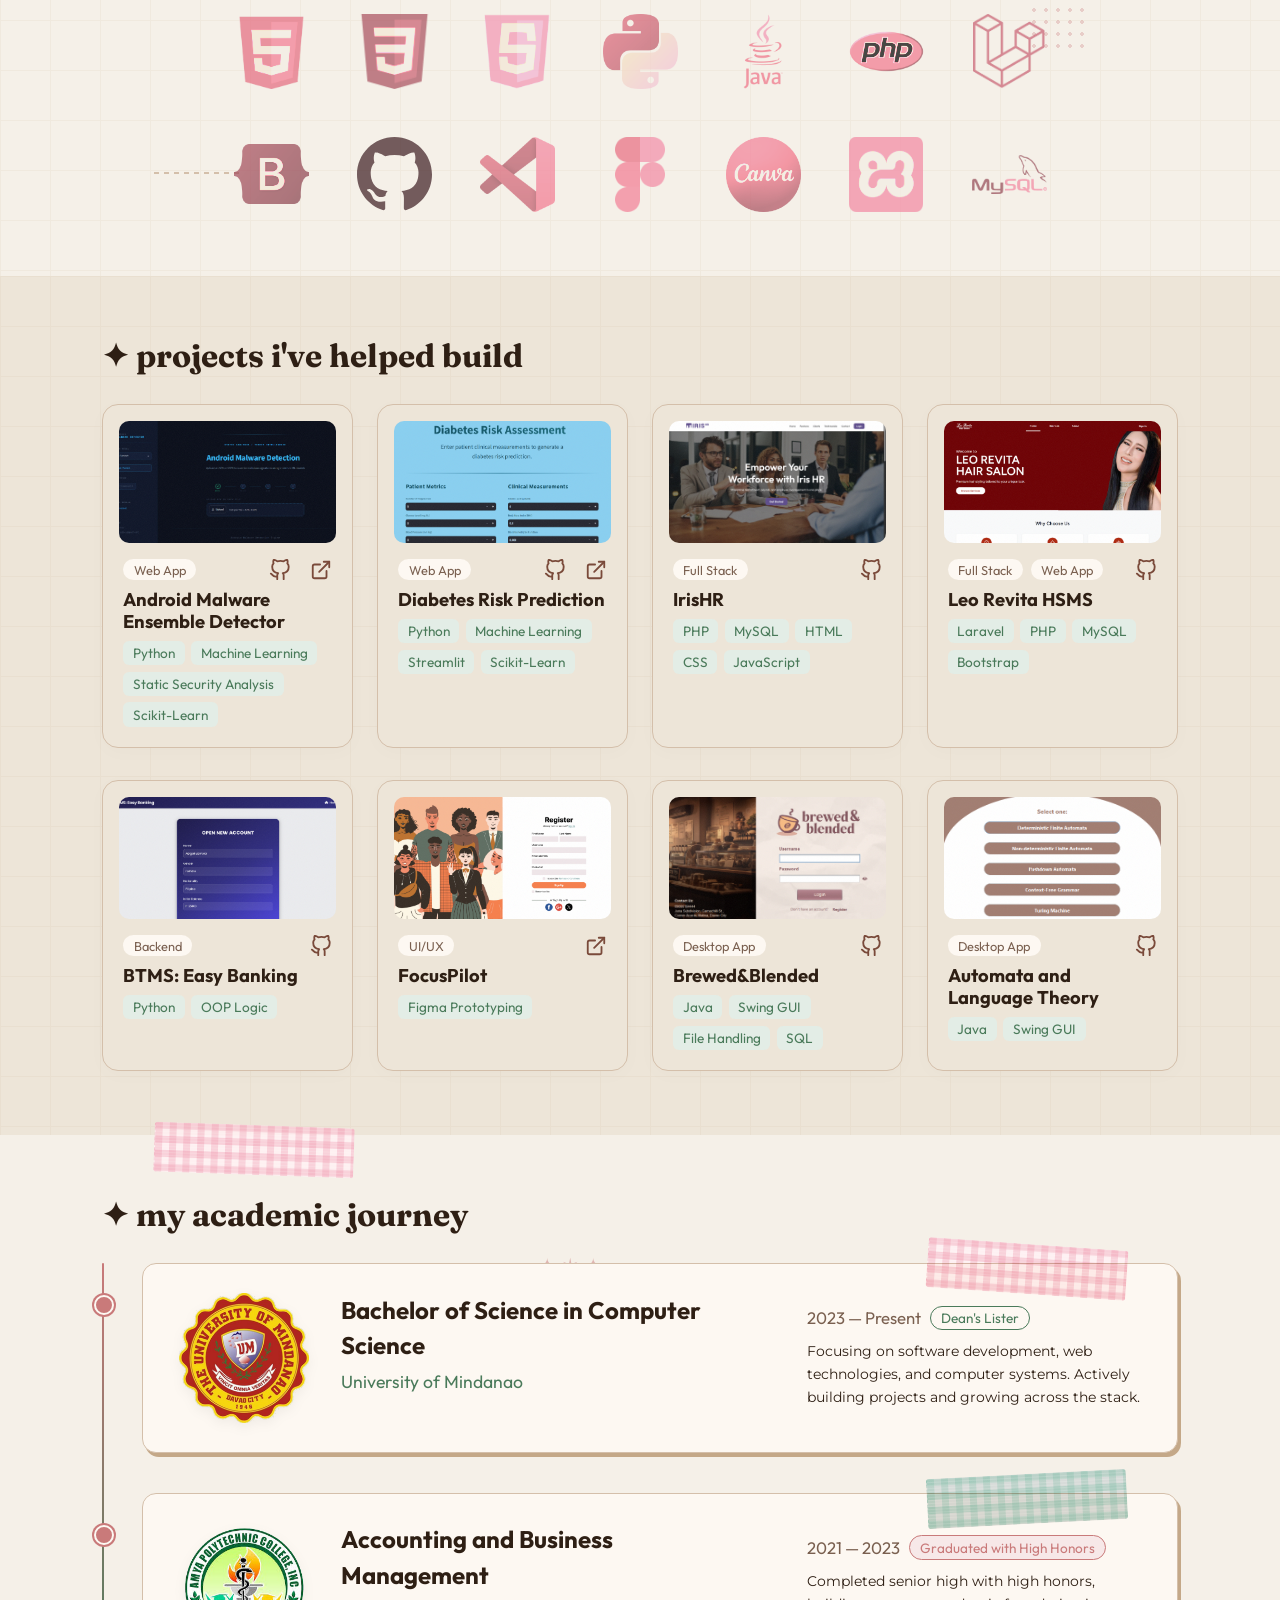
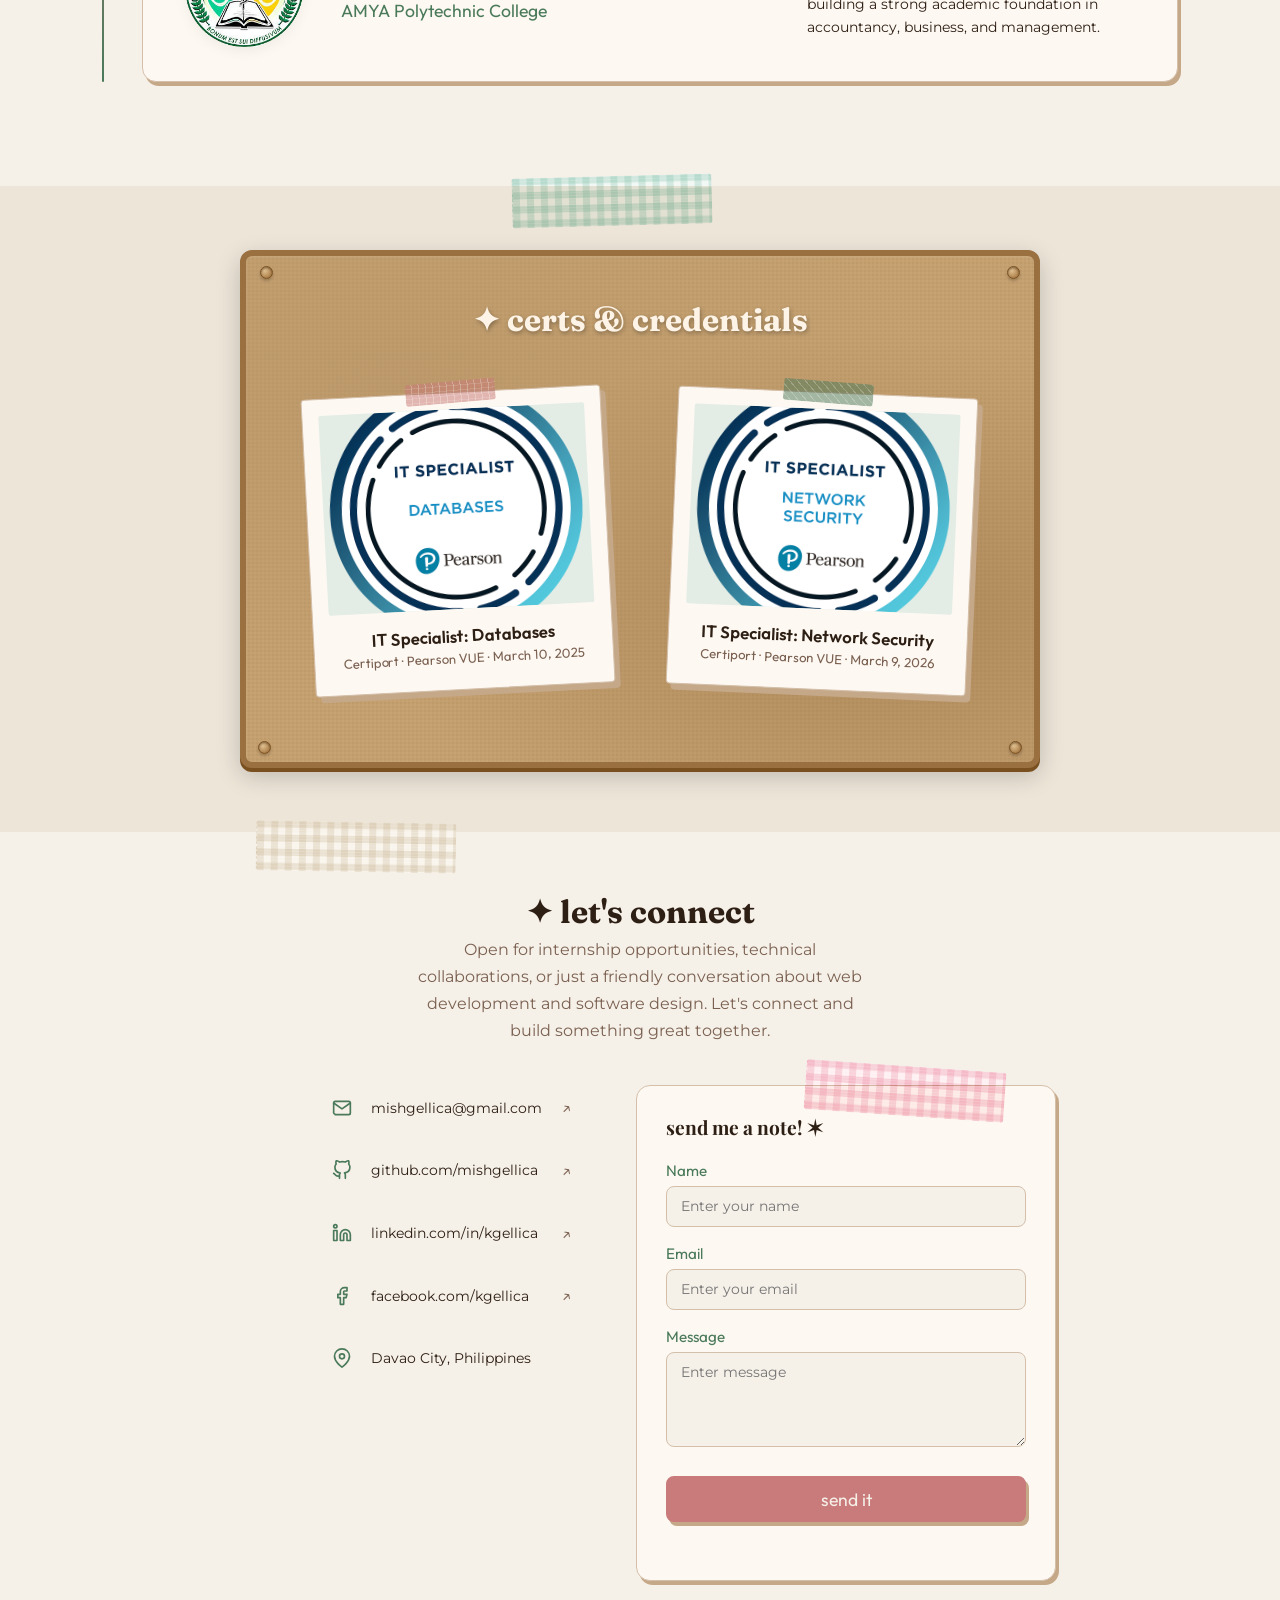
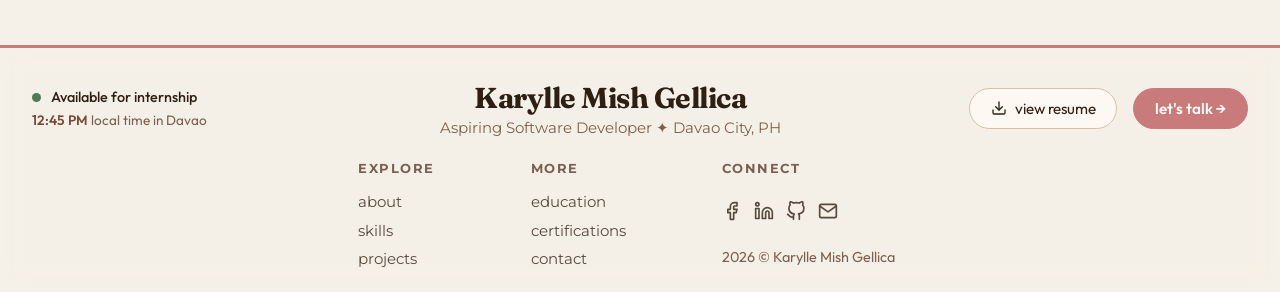
==== commit bef6f27a: "changed web icon" ====
--- a/index.html
+++ b/index.html
@@ -4,7 +4,7 @@
   <meta charset="UTF-8" />
   <meta name="viewport" content="width=device-width, initial-scale=1.0" />
   <title>Karylle Mish Gellica</title>
-  <link rel="icon" type="image/jpeg" href="assets/apple.jpg">
+  <link rel="icon" type="image/jpeg" href="assets/apple.png">
   <link rel="preconnect" href="https://fonts.googleapis.com" />
   <link rel="preconnect" href="https://fonts.gstatic.com" crossorigin />
   <link href="https://fonts.googleapis.com/css2?family=Fraunces:opsz,wght@9..144,900&family=Inter:wght@900&family=Syne:wght@800&display=swap" rel="stylesheet">
--- a/css/style.css
+++ b/css/style.css
@@ -1077,6 +1077,7 @@
 }
 
 /* ============ CERTIFICATIONS ============ */
+
 .certs-subtitle {
   font-family: var(--font-hand);
   font-size: 0.95rem;
